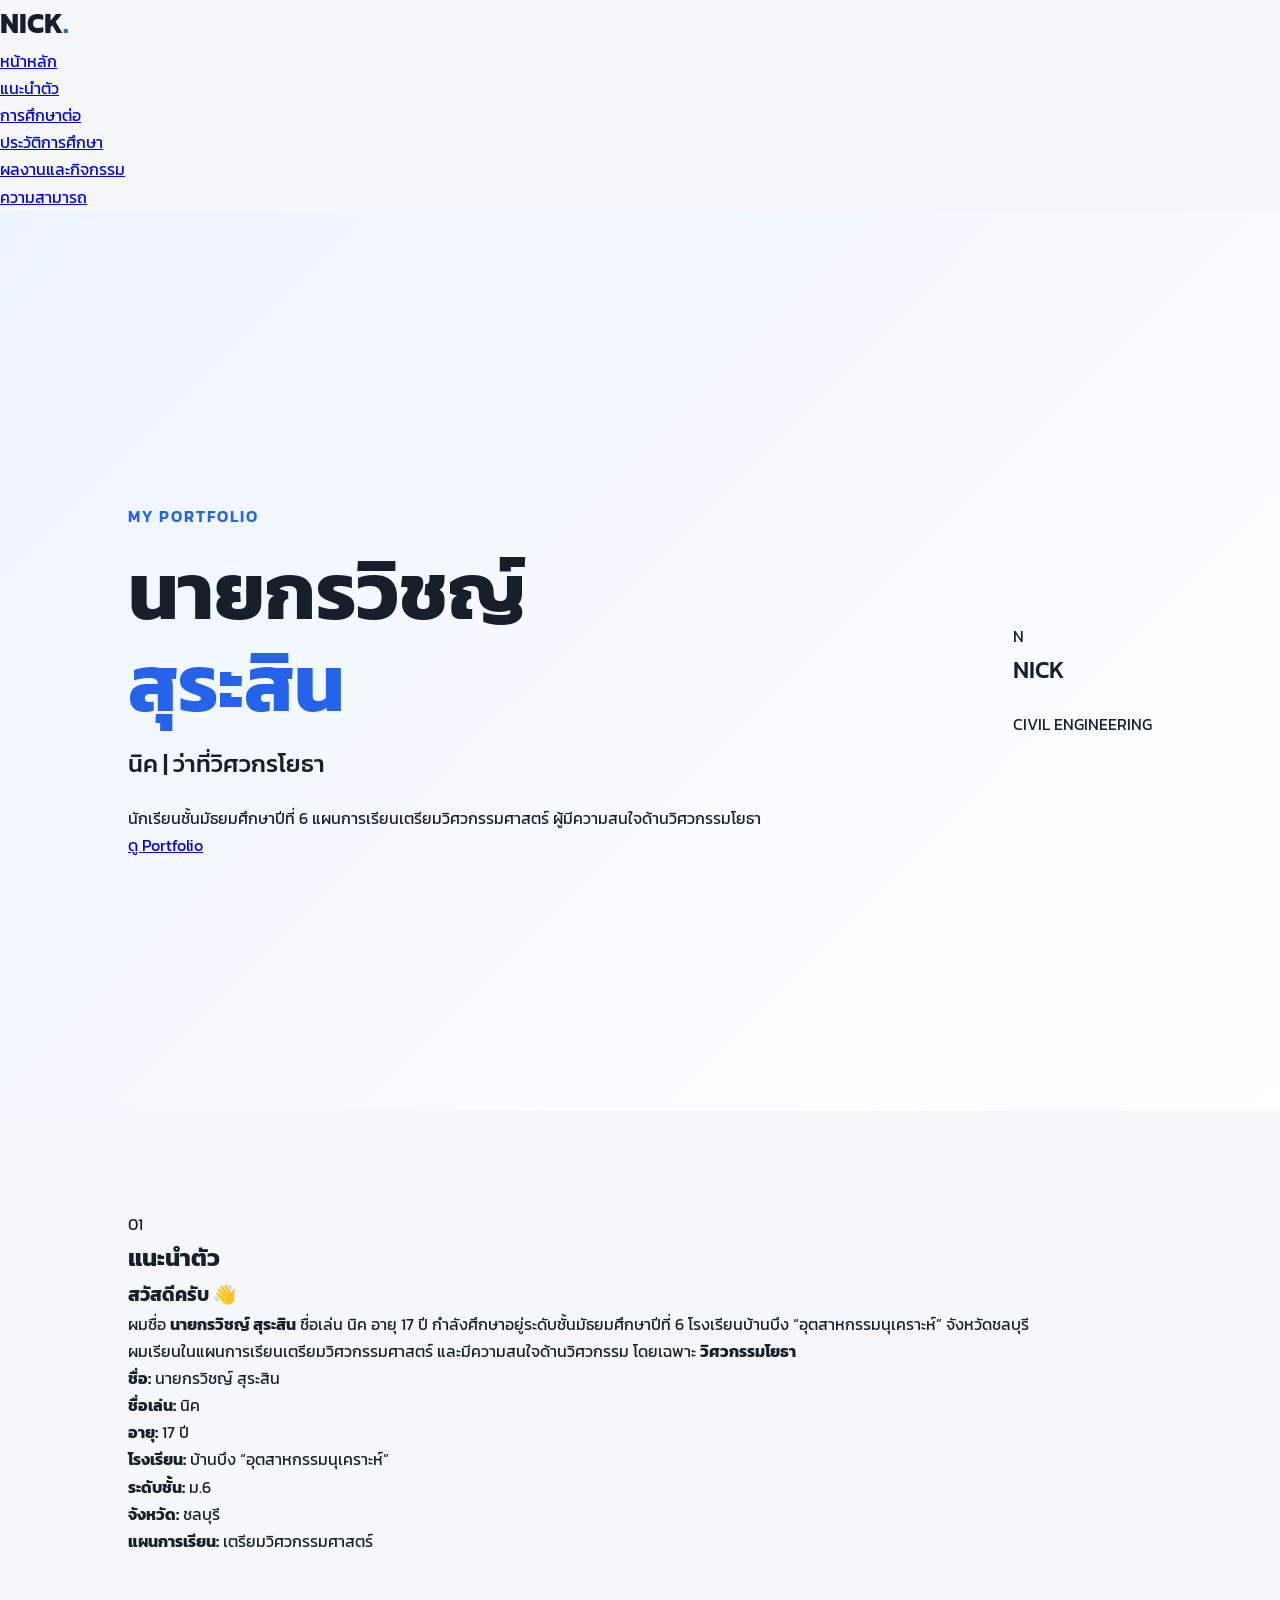
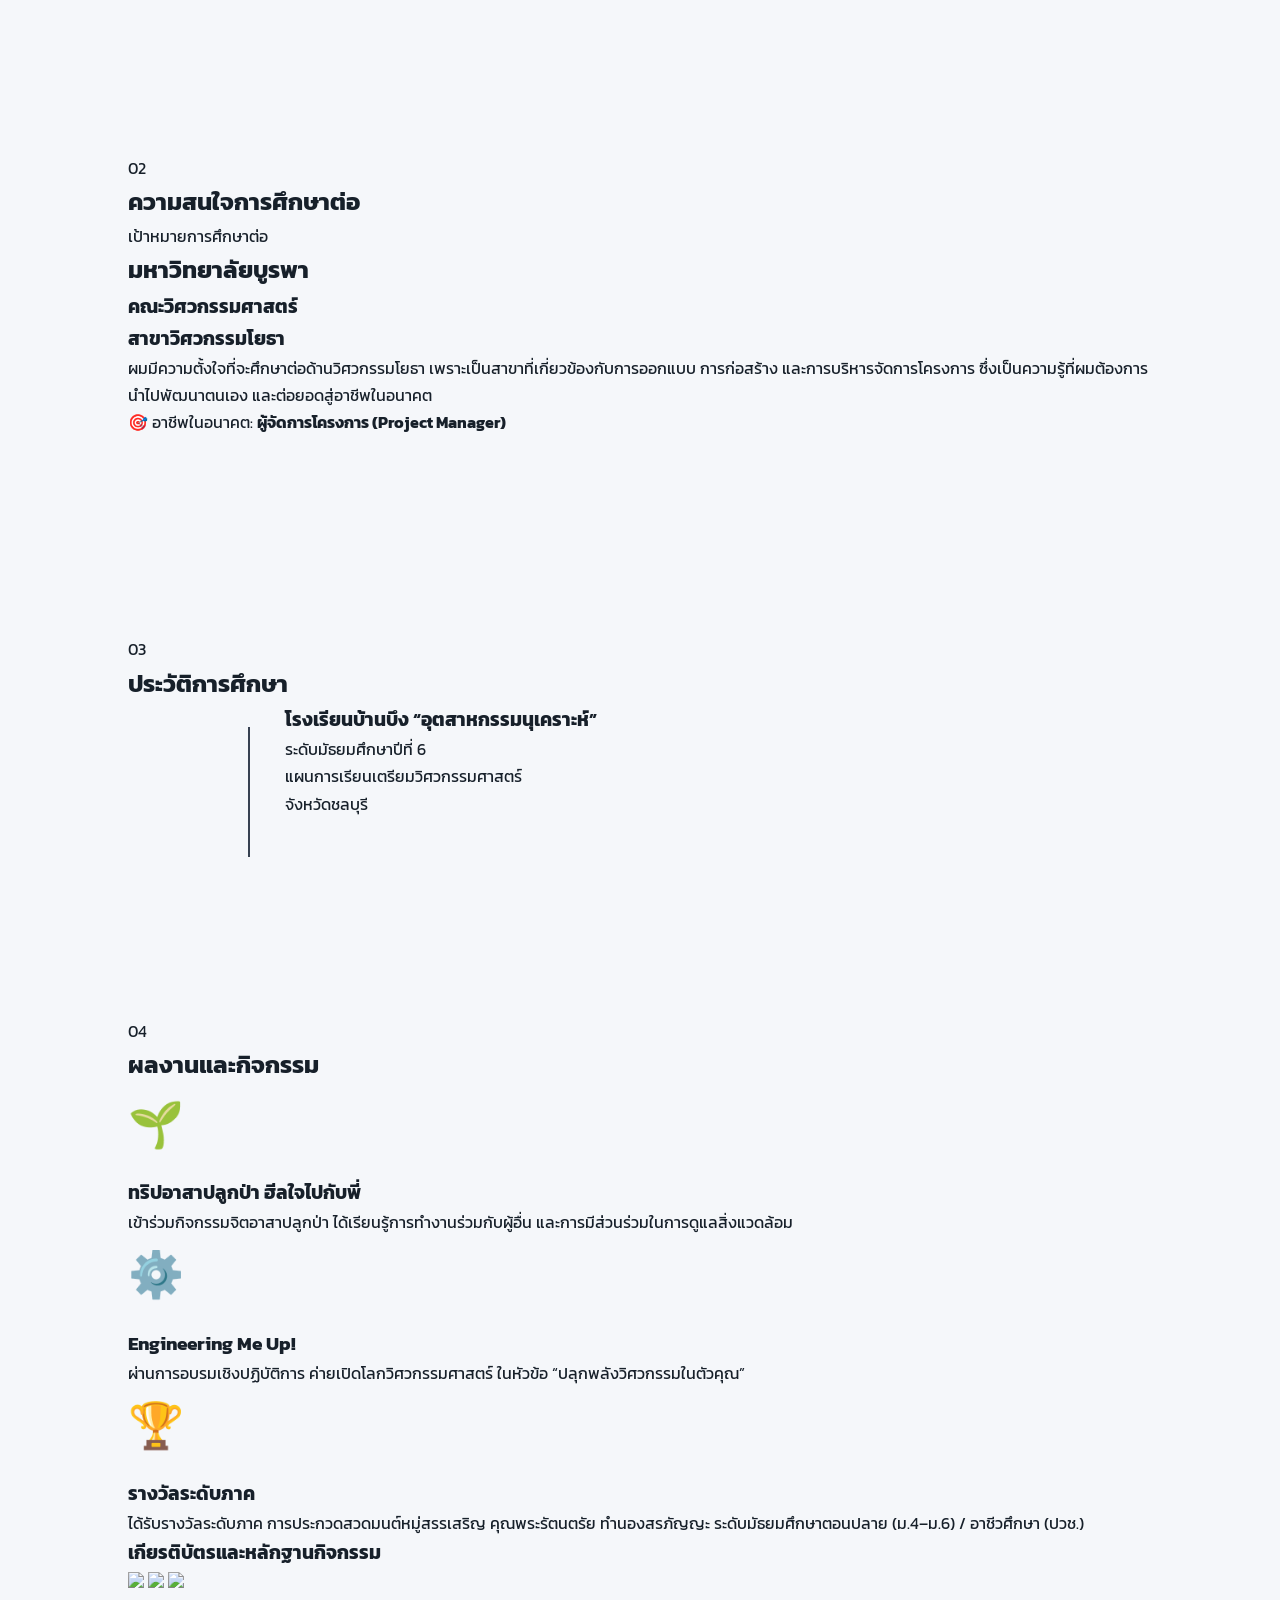
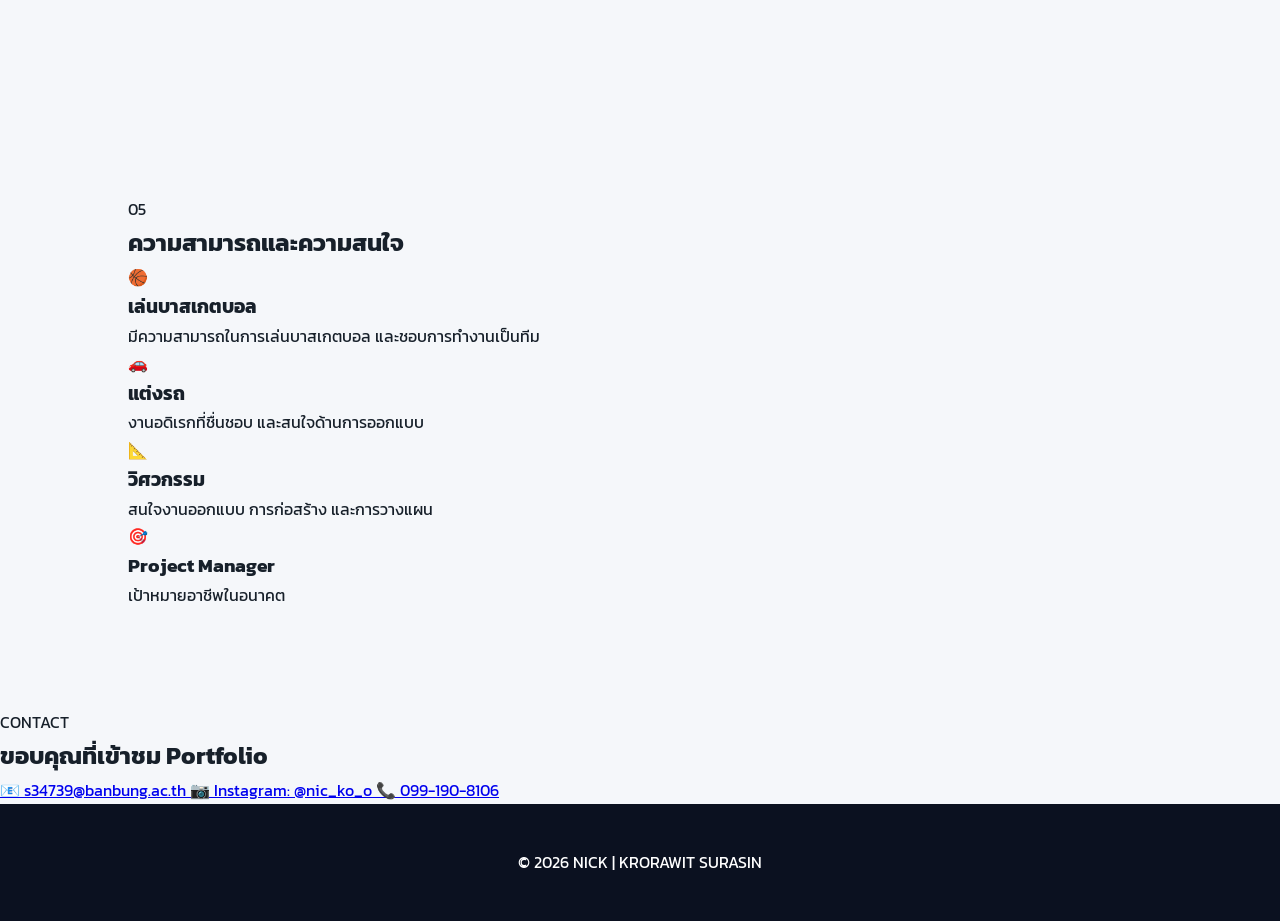
==== index.html @ 72041b30 "Update index.html" ====
<!DOCTYPE html>
<html lang="th">
<head>
    <meta charset="UTF-8">
    <meta name="viewport" content="width=device-width, initial-scale=1.0">

    <title>Portfolio | กรวิชญ์ สุระสิน</title>

    <link rel="stylesheet" href="style.css">

    <link href="https://fonts.googleapis.com/css2?family=Kanit:wght@300;400;500;600;700&display=swap" rel="stylesheet">
</head>

<body>

<!-- ================= NAVBAR ================= -->

<header>
    <nav>
        <div class="logo">NICK<span>.</span></div>

        <ul>
            <li><a href="#home">หน้าหลัก</a></li>
            <li><a href="#about">แนะนำตัว</a></li>
            <li><a href="#study">การศึกษาต่อ</a></li>
            <li><a href="#education">ประวัติการศึกษา</a></li>
            <li><a href="#activity">ผลงานและกิจกรรม</a></li>
            <li><a href="#skills">ความสามารถ</a></li>
        </ul>
    </nav>
</header>


<!-- ================= HOME ================= -->

<section id="home" class="hero">

    <div class="hero-text">

        <p class="small-title">MY PORTFOLIO</p>

        <h1>
            นายกรวิชญ์<br>
            <span>สุระสิน</span>
        </h1>

        <h2>นิค | ว่าที่วิศวกรโยธา</h2>

        <p>
            นักเรียนชั้นมัธยมศึกษาปีที่ 6
            แผนการเรียนเตรียมวิศวกรรมศาสตร์
            ผู้มีความสนใจด้านวิศวกรรมโยธา
        </p>

        <a href="#about" class="button">
            ดู Portfolio
        </a>

    </div>

    <div class="profile-card">

        <div class="circle">
            N
        </div>

        <h2>NICK</h2>

        <p>CIVIL ENGINEERING</p>

    </div>

</section>


<!-- ================= ABOUT ================= -->

<section id="about" class="section">

    <div class="title">
        <span>01</span>
        <h2>แนะนำตัว</h2>
    </div>

    <div class="about">

        <div>
            <h3>สวัสดีครับ 👋</h3>

            <p>
                ผมชื่อ <b>นายกรวิชญ์ สุระสิน</b>
                ชื่อเล่น นิค อายุ 17 ปี
                กำลังศึกษาอยู่ระดับชั้นมัธยมศึกษาปีที่ 6
                โรงเรียนบ้านบึง “อุตสาหกรรมนุเคราะห์”
                จังหวัดชลบุรี
            </p>

            <p>
                ผมเรียนในแผนการเรียนเตรียมวิศวกรรมศาสตร์
                และมีความสนใจด้านวิศวกรรม โดยเฉพาะ
                <b>วิศวกรรมโยธา</b>
            </p>

        </div>


        <div class="info">

            <p><b>ชื่อ:</b> นายกรวิชญ์ สุระสิน</p>
            <p><b>ชื่อเล่น:</b> นิค</p>
            <p><b>อายุ:</b> 17 ปี</p>
            <p><b>โรงเรียน:</b> บ้านบึง “อุตสาหกรรมนุเคราะห์”</p>
            <p><b>ระดับชั้น:</b> ม.6</p>
            <p><b>จังหวัด:</b> ชลบุรี</p>
            <p><b>แผนการเรียน:</b> เตรียมวิศวกรรมศาสตร์</p>

        </div>

    </div>

</section>


<!-- ================= STUDY ================= -->

<section id="study" class="section dark">

    <div class="title">
        <span>02</span>
        <h2>ความสนใจการศึกษาต่อ</h2>
    </div>

    <div class="study-card">

        <p>เป้าหมายการศึกษาต่อ</p>

        <h2>มหาวิทยาลัยบูรพา</h2>

        <h3>
            คณะวิศวกรรมศาสตร์
        </h3>

        <h3>
            สาขาวิศวกรรมโยธา
        </h3>

        <p>
            ผมมีความตั้งใจที่จะศึกษาต่อด้านวิศวกรรมโยธา
            เพราะเป็นสาขาที่เกี่ยวข้องกับการออกแบบ
            การก่อสร้าง และการบริหารจัดการโครงการ
            ซึ่งเป็นความรู้ที่ผมต้องการนำไปพัฒนาตนเอง
            และต่อยอดสู่อาชีพในอนาคต
        </p>

        <div class="career">
            🎯 อาชีพในอนาคต:
            <b>ผู้จัดการโครงการ (Project Manager)</b>
        </div>

    </div>

</section>


<!-- ================= EDUCATION ================= -->

<section id="education" class="section">

    <div class="title">
        <span>03</span>
        <h2>ประวัติการศึกษา</h2>
    </div>

    <div class="timeline">

        <div class="timeline-item">

            <div class="dot"></div>

            <h3>
                โรงเรียนบ้านบึง
                “อุตสาหกรรมนุเคราะห์”
            </h3>

            <p>
                ระดับมัธยมศึกษาปีที่ 6
            </p>

            <p>
                แผนการเรียนเตรียมวิศวกรรมศาสตร์
            </p>

            <span>
                จังหวัดชลบุรี
            </span>

        </div>

    </div>

</section>


<!-- ================= ACTIVITIES ================= -->

<section id="activity" class="section">

    <div class="title">
        <span>04</span>
        <h2>ผลงานและกิจกรรม</h2>
    </div>


    <div class="activity-container">


        <div class="activity">

            <div class="icon">
                🌱
            </div>

            <h3>
                ทริปอาสาปลูกป่า
                ฮีลใจไปกับพี่
            </h3>

            <p>
                เข้าร่วมกิจกรรมจิตอาสาปลูกป่า
                ได้เรียนรู้การทำงานร่วมกับผู้อื่น
                และการมีส่วนร่วมในการดูแลสิ่งแวดล้อม
            </p>

        </div>



        <div class="activity">

            <div class="icon">
                ⚙️
            </div>

            <h3>
                Engineering Me Up!
            </h3>

            <p>
                ผ่านการอบรมเชิงปฏิบัติการ
                ค่ายเปิดโลกวิศวกรรมศาสตร์
                ในหัวข้อ
                “ปลุกพลังวิศวกรรมในตัวคุณ”
            </p>

        </div>



        <div class="activity">

            <div class="icon">
                🏆
            </div>

            <h3>
                รางวัลระดับภาค
            </h3>

            <p>
                ได้รับรางวัลระดับภาค
                การประกวดสวดมนต์หมู่สรรเสริญ
                คุณพระรัตนตรัย ทำนองสรภัญญะ
                ระดับมัธยมศึกษาตอนปลาย
                (ม.4–ม.6) / อาชีวศึกษา (ปวช.)
            </p>

        </div>

    </div>


    <!-- ใส่รูปเกียรติบัตร -->

    <h3 class="certificate-title">
        เกียรติบัตรและหลักฐานกิจกรรม
    </h3>

    <div class="certificates">

        <img src="assets/certificate-1.jpg">

        <img src="assets/certificate-2.jpg">

        <img src="assets/certificate-3.jpg">

    </div>

</section>


<!-- ================= SKILLS ================= -->

<section id="skills" class="section dark">

    <div class="title">
        <span>05</span>
        <h2>ความสามารถและความสนใจ</h2>
    </div>


    <div class="skills">


        <div class="skill">

            <div>🏀</div>

            <h3>
                เล่นบาสเกตบอล
            </h3>

            <p>
                มีความสามารถในการเล่นบาสเกตบอล
                และชอบการทำงานเป็นทีม
            </p>

        </div>



        <div class="skill">

            <div>🚗</div>

            <h3>
                แต่งรถ
            </h3>

            <p>
                งานอดิเรกที่ชื่นชอบ
                และสนใจด้านการออกแบบ
            </p>

        </div>



        <div class="skill">

            <div>📐</div>

            <h3>
                วิศวกรรม
            </h3>

            <p>
                สนใจงานออกแบบ
                การก่อสร้าง และการวางแผน
            </p>

        </div>



        <div class="skill">

            <div>🎯</div>

            <h3>
                Project Manager
            </h3>

            <p>
                เป้าหมายอาชีพในอนาคต
            </p>

        </div>

    </div>

</section>


<!-- ================= CONTACT ================= -->

<section class="contact">

    <p>CONTACT</p>

    <h2>
        ขอบคุณที่เข้าชม Portfolio
    </h2>

    <div class="contact-info">

        <a href="mailto:s34739@banbung.ac.th">
            📧 s34739@banbung.ac.th
        </a>

        <a href="https://instagram.com/nic_ko_o"
           target="_blank">
            📷 Instagram: @nic_ko_o
        </a>

        <a href="tel:0991908106">
            📞 099-190-8106
        </a>

    </div>

</section>


<footer>

    © 2026 NICK | KRORAWIT SURASIN

</footer>


</body>
    </html>
---- style.css ----
* {
    margin: 0;
    padding: 0;
    box-sizing: border-box;
}

html {
    scroll-behavior: smooth;
}

body {
    font-family: "Kanit", sans-serif;
    background: #f5f7fa;
    color: #17202a;
    line-height: 1.7;
}

.navbar {
    position: fixed;
    top: 0;
    left: 0;
    width: 100%;
    height: 70px;

    display: flex;
    justify-content: space-between;
    align-items: center;

    padding: 0 8%;

    background: rgba(255, 255, 255, 0.95);
    backdrop-filter: blur(10px);

    z-index: 1000;
    border-bottom: 1px solid #e5e7eb;
}

.logo {
    font-size: 28px;
    font-weight: 700;
}

.logo span {
    color: #2563eb;
}

.nav-links {
    display: flex;
    gap: 25px;
}

.nav-links a {
    text-decoration: none;
    color: #17202a;
    font-weight: 400;
    transition: 0.3s;
}

.nav-links a:hover {
    color: #2563eb;
}


/* HERO */

.hero {
    min-height: 100vh;
    padding: 120px 10% 80px;

    display: flex;
    justify-content: space-between;
    align-items: center;
    gap: 60px;

    background:
        linear-gradient(
            135deg,
            #eef4ff,
            #ffffff
        );
}

.hero-text {
    max-width: 700px;
}

.small-title {
    color: #2563eb;
    font-weight: 600;
    letter-spacing: 2px;
}

.hero h1 {
    font-size: clamp(45px, 7vw, 80px);
    line-height: 1.15;
    margin: 15px 0;
}

.hero h1 span {
    color: #2563eb;
}

.hero h2 {
    font-size: 24px;
    font-weight: 500;
    margin-bottom: 20px;
}

.description {
    color: #5f6b7a;
    font-size: 18px;
    max-width: 650px;
}

.buttons {
    display: flex;
    gap: 15px;
    margin-top: 30px;
}

.btn {
    padding: 12px 25px;
    border-radius: 10px;
    text-decoration: none;
    transition: 0.3s;
}

.primary {
    background: #2563eb;
    color: white;
}

.primary:hover {
    background: #1d4ed8;
    transform: translateY(-3px);
}

.secondary {
    border: 2px solid #2563eb;
    color: #2563eb;
}

.secondary:hover {
    background: #2563eb;
    color: white;
}


/* PROFILE CARD */

.hero-card {
    width: 350px;
    padding: 45px 25px;

    background: white;
    border-radius: 25px;

    text-align: center;

    box-shadow: 0 20px 60px rgba(0, 0, 0, 0.1);
}

.profile-circle {
    width: 200px;
    height: 200px;

    margin: auto;
    margin-bottom: 25px;

    border-radius: 50%;

    display: flex;
    justify-content: center;
    align-items: center;

    background: #2563eb;
    color: white;

    font-size: 55px;
    font-weight: 700;
}

.hero-card h3 {
    font-size: 22px;
}

.hero-card p {
    color: #6b7280;
}


/* SECTION */

.section {
    padding: 100px 10%;
}

.section-title {
    text-align: center;
    margin-bottom: 55px;
}

.section-title p {
    color: #2563eb;
    font-weight: 600;
    letter-spacing: 2px;
}

.section-title h2 {
    font-size: 42px;
    margin-top: 5px;
}


/* ABOUT */

.about-grid {
    display: grid;
    grid-template-columns: 1.4fr 1fr;
    gap: 60px;
    align-items: start;
}

.about-text h3 {
    font-size: 30px;
    margin-bottom: 20px;
}

.about-text p {
    margin-bottom: 18px;
    color: #5f6b7a;
}

.info-card {
    background: white;
    border-radius: 20px;
    padding: 30px;

    box-shadow: 0 15px 40px rgba(0, 0, 0, 0.07);
}

.info-item {
    padding: 15px 0;
    border-bottom: 1px solid #e5e7eb;

    display: flex;
    flex-direction: column;
}

.info-item:last-child {
    border-bottom: none;
}

.info-item span {
    color: #6b7280;
    font-size: 14px;
}


/* DARK SECTION */

.dark-section {
    background: #111827;
    color: white;
}

.dark-section .section-title h2 {
    color: white;
}


/* TIMELINE */

.timeline {
    max-width: 800px;
    margin: auto;
}

.timeline-item {
    position: relative;
    padding-left: 45px;
}

.timeline-dot {
    position: absolute;

    left: 0;
    top: 5px;

    width: 18px;
    height: 18px;

    border-radius: 50%;
    background: #2563eb;
}

.timeline-item::before {
    content: "";

    position: absolute;

    left: 8px;
    top: 23px;

    width: 2px;
    height: 130px;

    background: #374151;
}

.timeline-content {
    padding-bottom: 60px;
}

.timeline-content .year {
    color: #60a5fa;
}

.timeline-content h3 {
    margin: 10px 0;
}


/* SKILLS */

.cards {
    display: grid;
    grid-template-columns: repeat(3, 1fr);
    gap: 25px;
}

.skill-card {
    background: white;
    padding: 35px;

    border-radius: 20px;

    box-shadow: 0 15px 40px rgba(0, 0, 0, 0.07);

    transition: 0.3s;
}

.skill-card:hover {
    transform: translateY(-8px);
}

.icon {
    font-size: 45px;
    margin-bottom: 15px;
}

.skill-card h3 {
    margin-bottom: 10px;
}

.skill-card p {
    color: #6b7280;
}


/* GOAL */

.goal-section {
    background: #eef4ff;
}

.goal-box {
    max-width: 850px;
    margin: auto;

    padding: 50px;

    background: white;
    border-radius: 25px;

    text-align: center;

    box-shadow: 0 15px 45px rgba(0, 0, 0, 0.08);
}

.goal-icon {
    font-size: 60px;
}

.goal-box h3 {
    font-size: 32px;
    margin: 15px 0;
}

.goal-box p {
    color: #5f6b7a;
    margin: 15px 0;
}


/* EMPTY */

.empty-box {
    max-width: 700px;
    margin: auto;

    text-align: center;

    padding: 50px;

    border: 2px dashed #374151;
    border-radius: 20px;
}

.empty-icon {
    font-size: 55px;
}

.empty-box h3 {
    margin: 15px 0;
}


/* CONTACT */

.contact-grid {
    display: grid;
    grid-template-columns: repeat(3, 1fr);
    gap: 25px;
}

.contact-card {
    background: white;

    padding: 35px;

    text-align: center;

    border-radius: 20px;

    box-shadow: 0 15px 40px rgba(0, 0, 0, 0.07);
}

.contact-card span {
    font-size: 40px;
}

.contact-card h3 {
    margin: 10px 0;
}

.contact-card p {
    color: #6b7280;
}


/* FOOTER */

footer {
    padding: 45px 10%;
    text-align: center;

    background: #0b1120;
    color: white;
}

footer h3 {
    font-size: 24px;
}

footer p {
    color: #9ca3af;
}

.copyright {
    margin-top: 15px;
    font-size: 13px;
}


/* MOBILE */

@media (max-width: 850px) {

    .navbar {
        padding: 0 5%;
    }

    .nav-links {
        display: none;
    }

    .hero {
        flex-direction: column;
        text-align: center;
        padding-top: 130px;
    }

    .description {
        margin: auto;
    }

    .buttons {
        justify-content: center;
    }

    .hero-card {
        width: 100%;
        max-width: 350px;
    }

    .about-grid {
        grid-template-columns: 1fr;
    }

    .cards {
        grid-template-columns: 1fr;
    }

    .contact-grid {
        grid-template-columns: 1fr;
    }

    .section-title h2 {
        font-size: 34px;
    }

    .section {
        padding: 75px 6%;
    }
  }
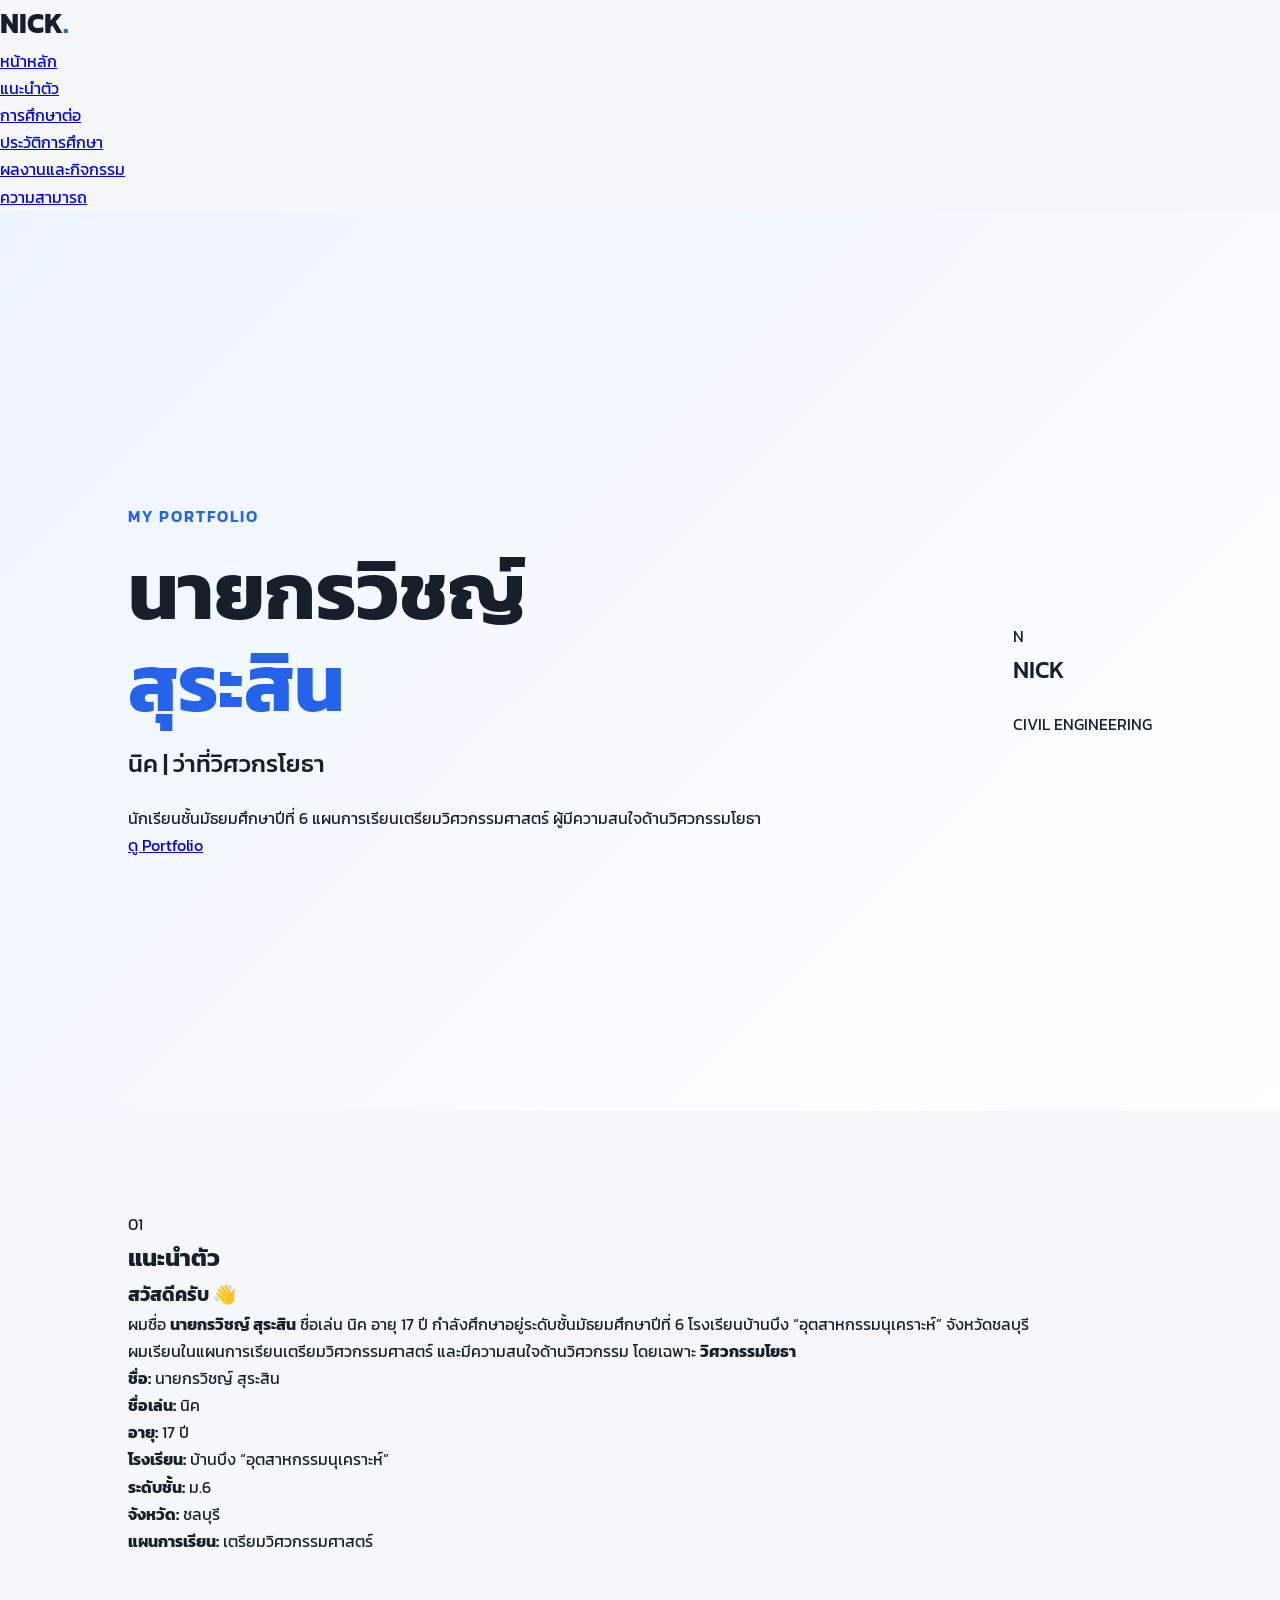
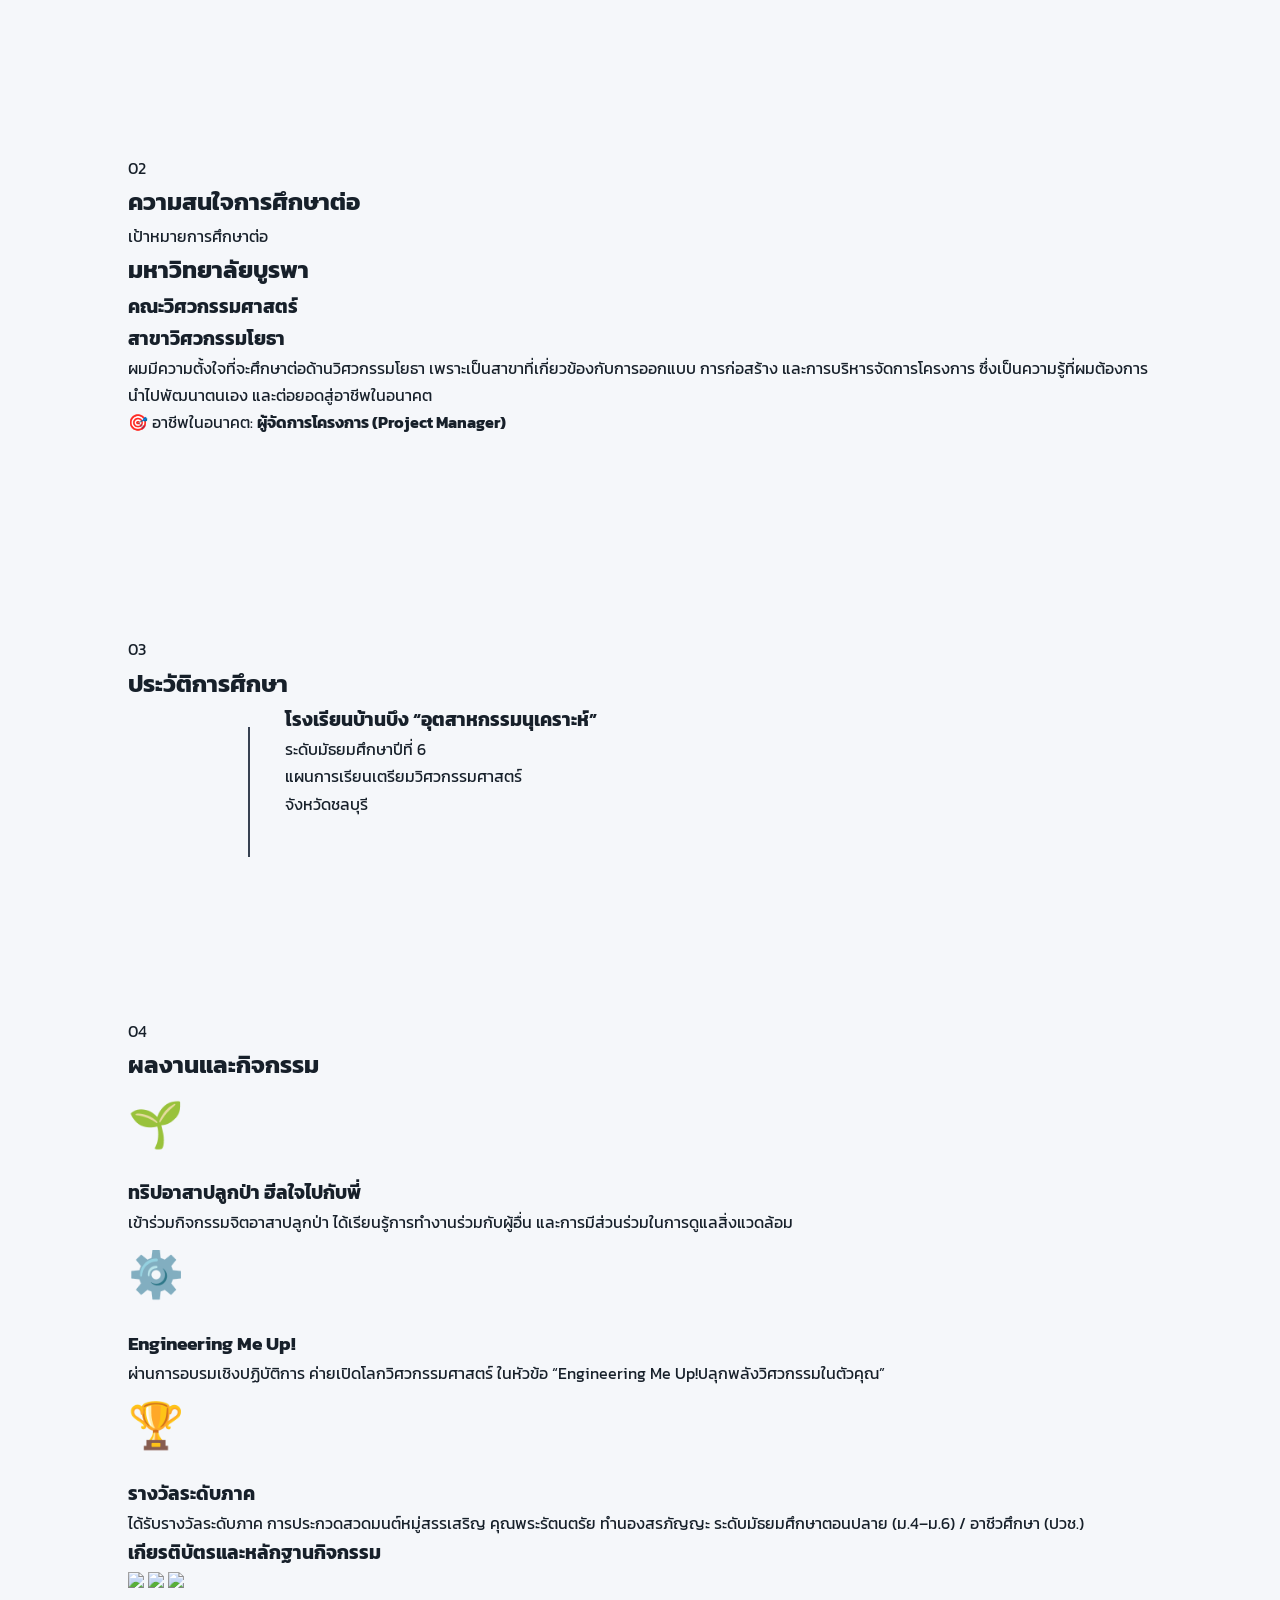
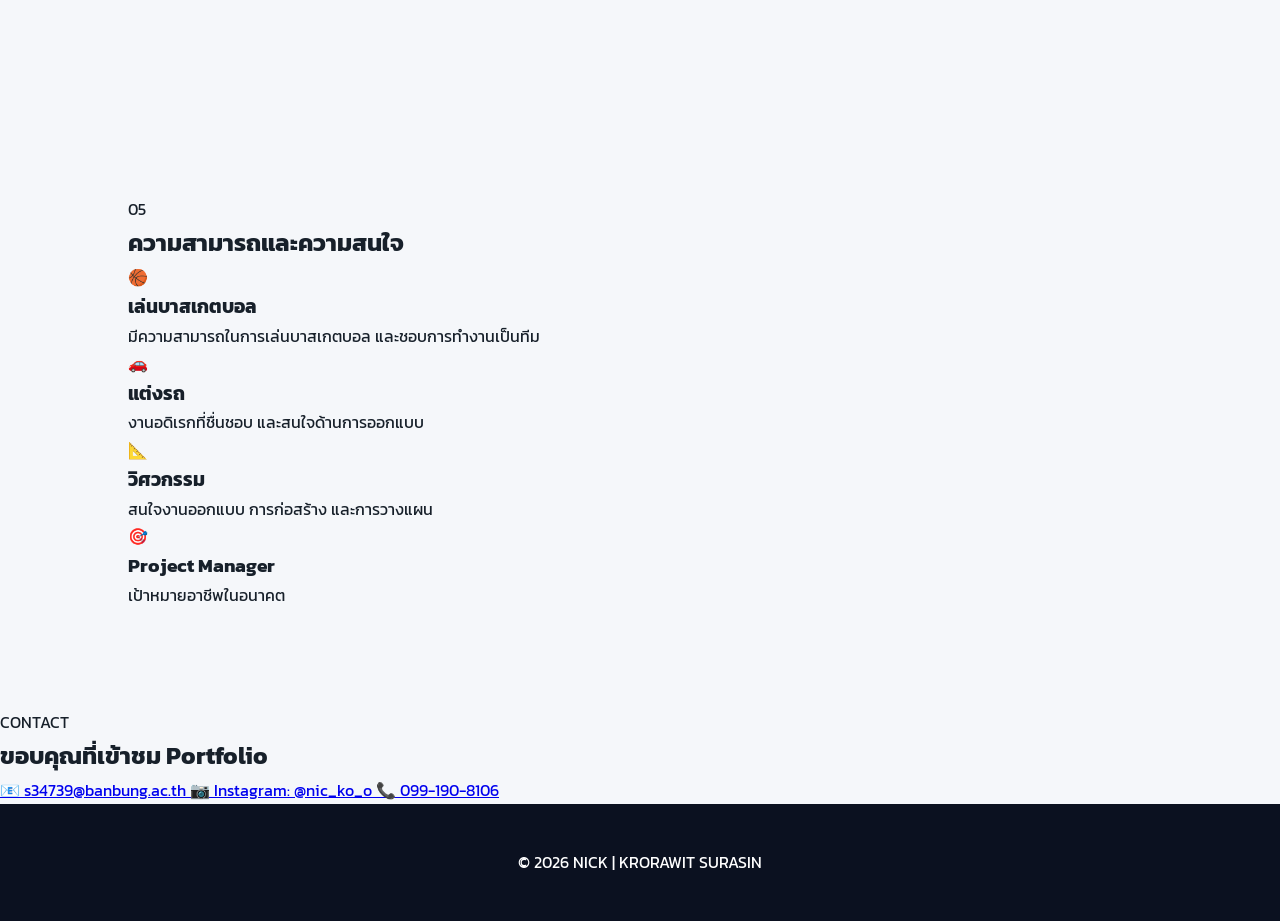
==== commit 23b2fd92: "Update index.html" ====
--- a/index.html
+++ b/index.html
@@ -249,7 +249,7 @@
                 ผ่านการอบรมเชิงปฏิบัติการ
                 ค่ายเปิดโลกวิศวกรรมศาสตร์
                 ในหัวข้อ
-                “ปลุกพลังวิศวกรรมในตัวคุณ”
+                “Engineering Me Up!ปลุกพลังวิศวกรรมในตัวคุณ”
             </p>
 
         </div>
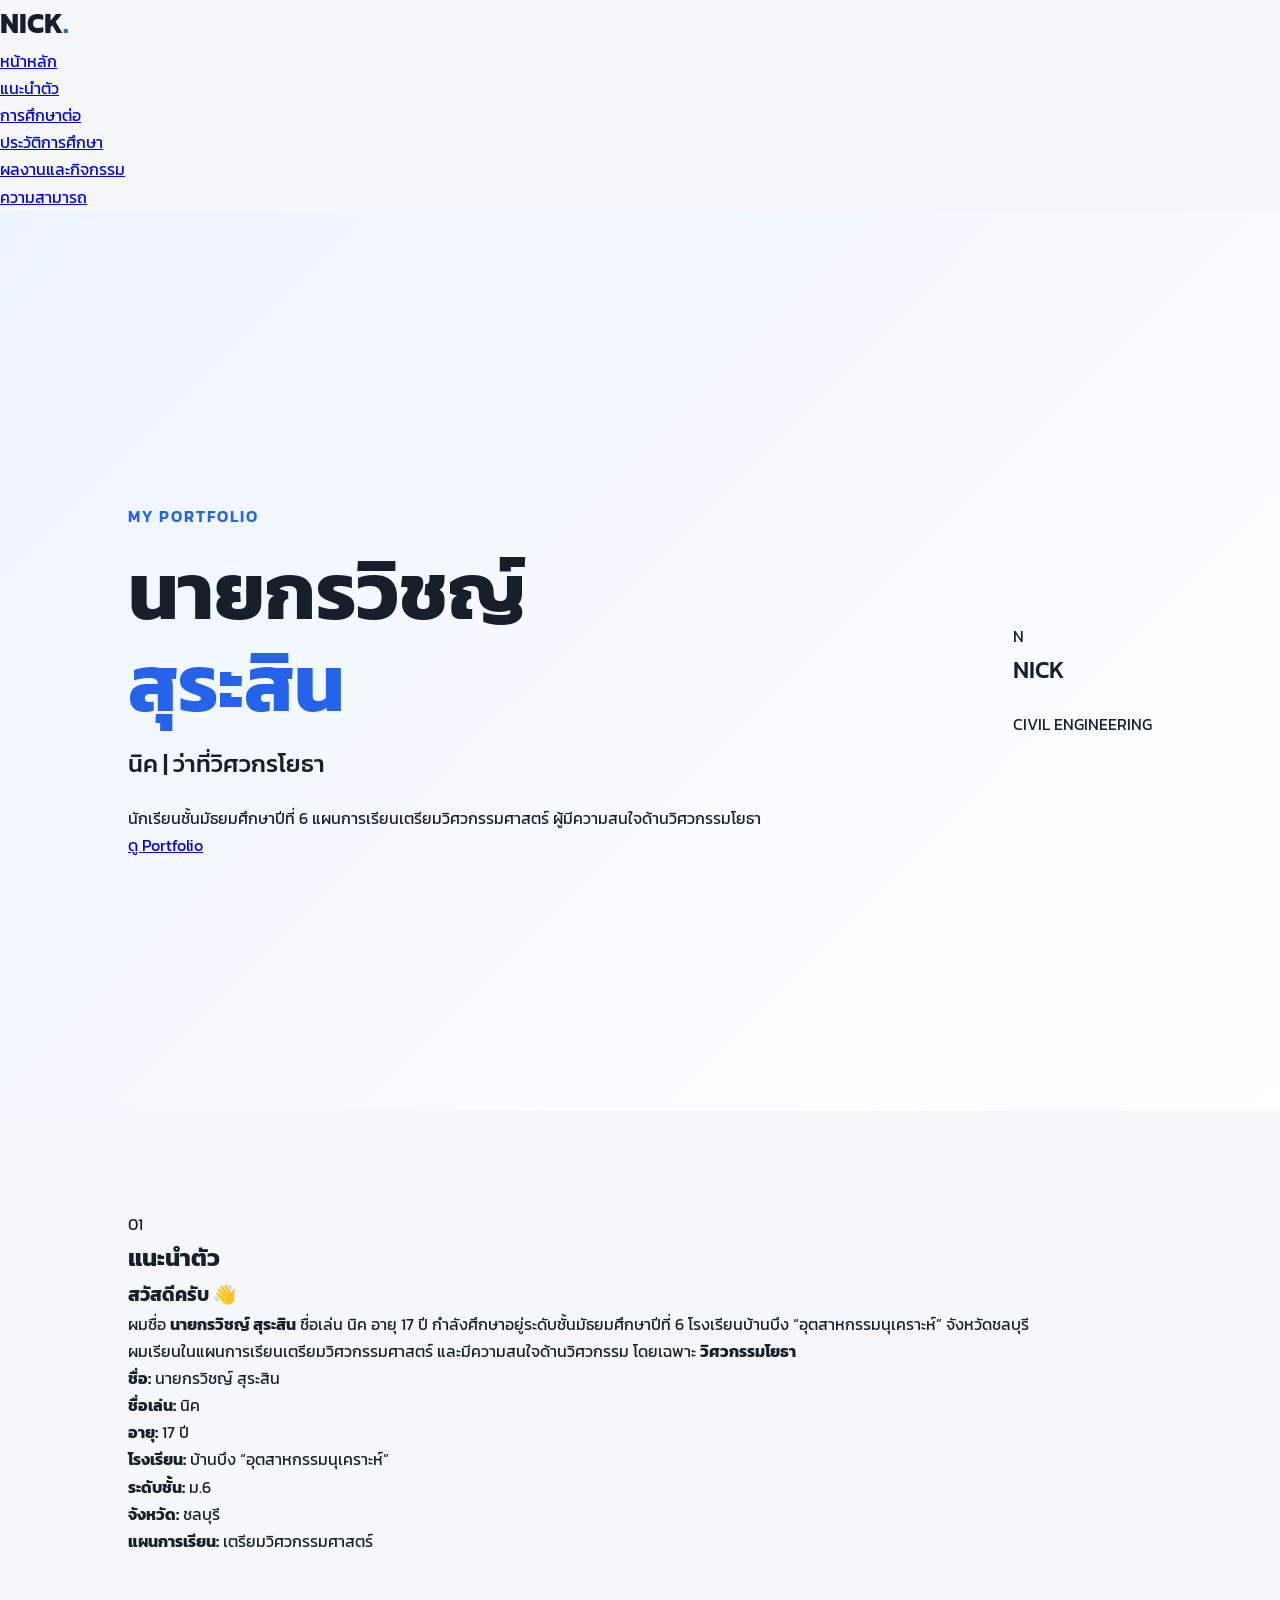
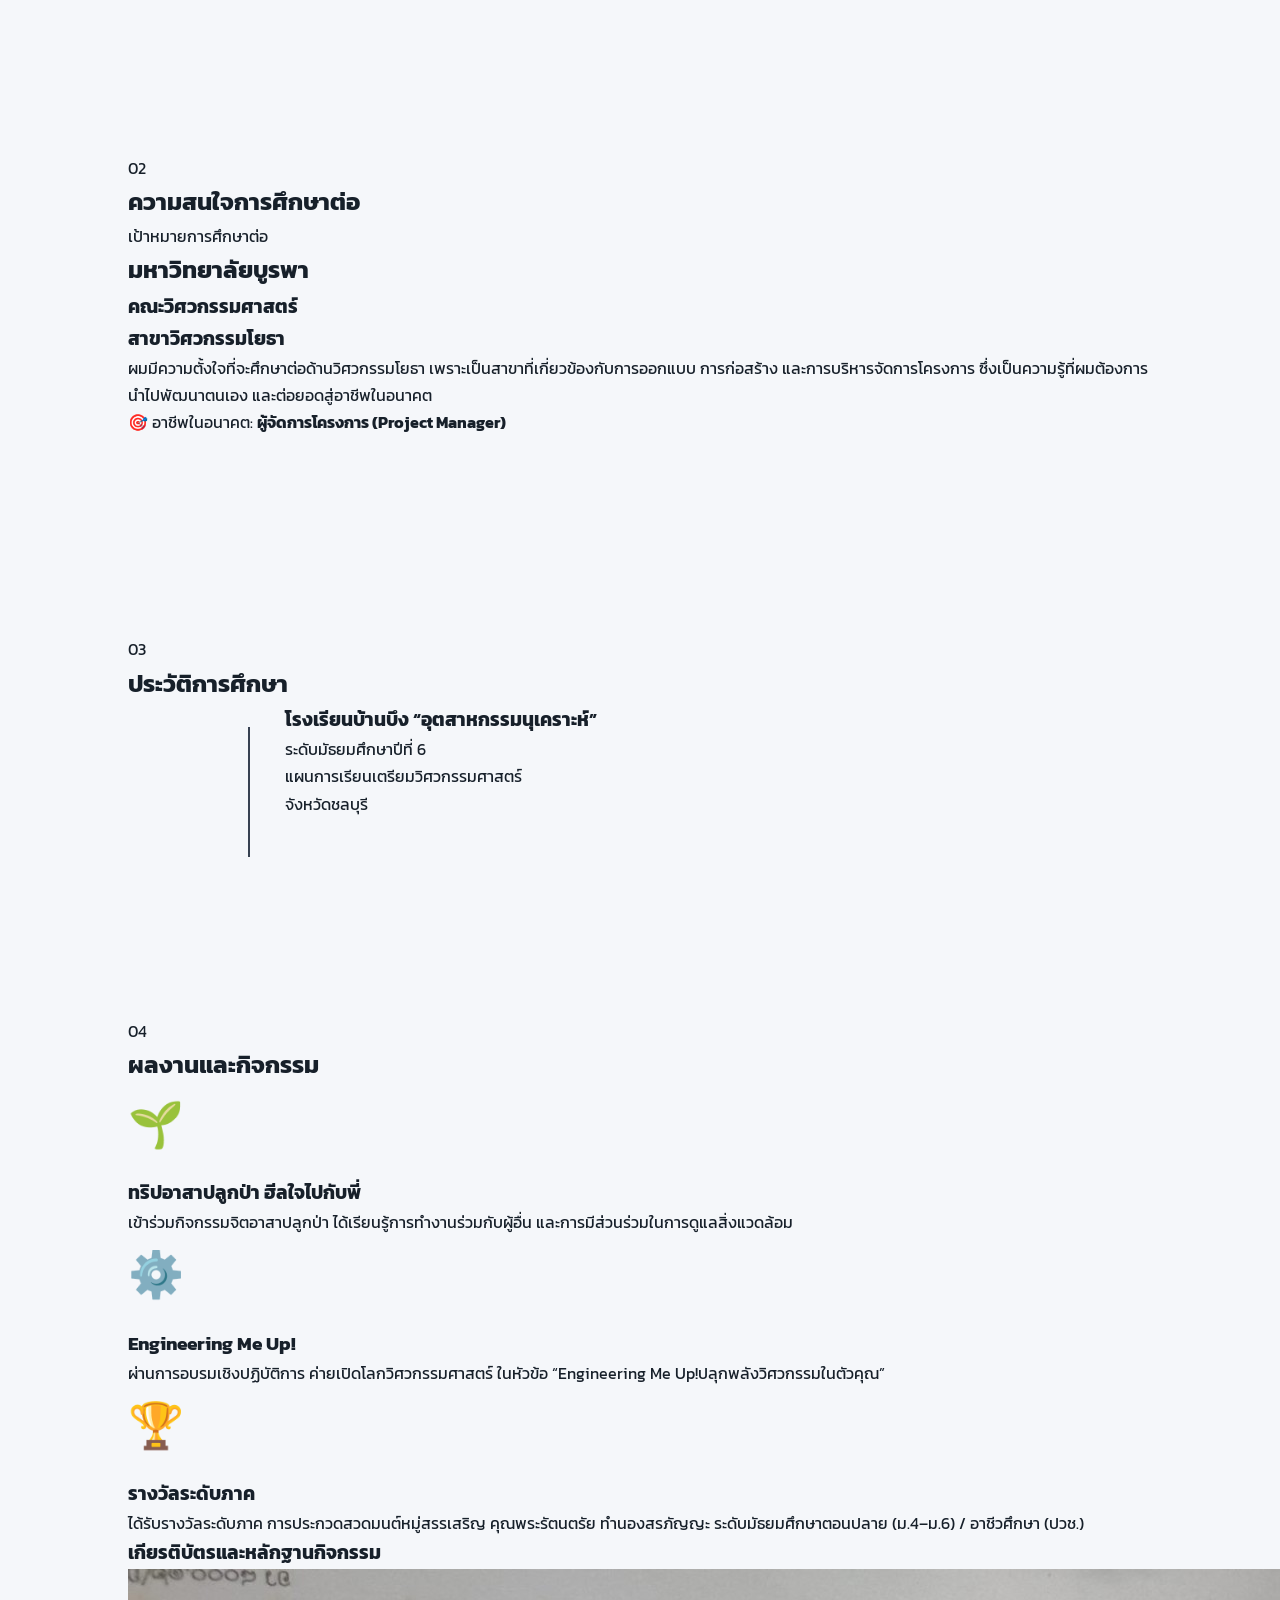
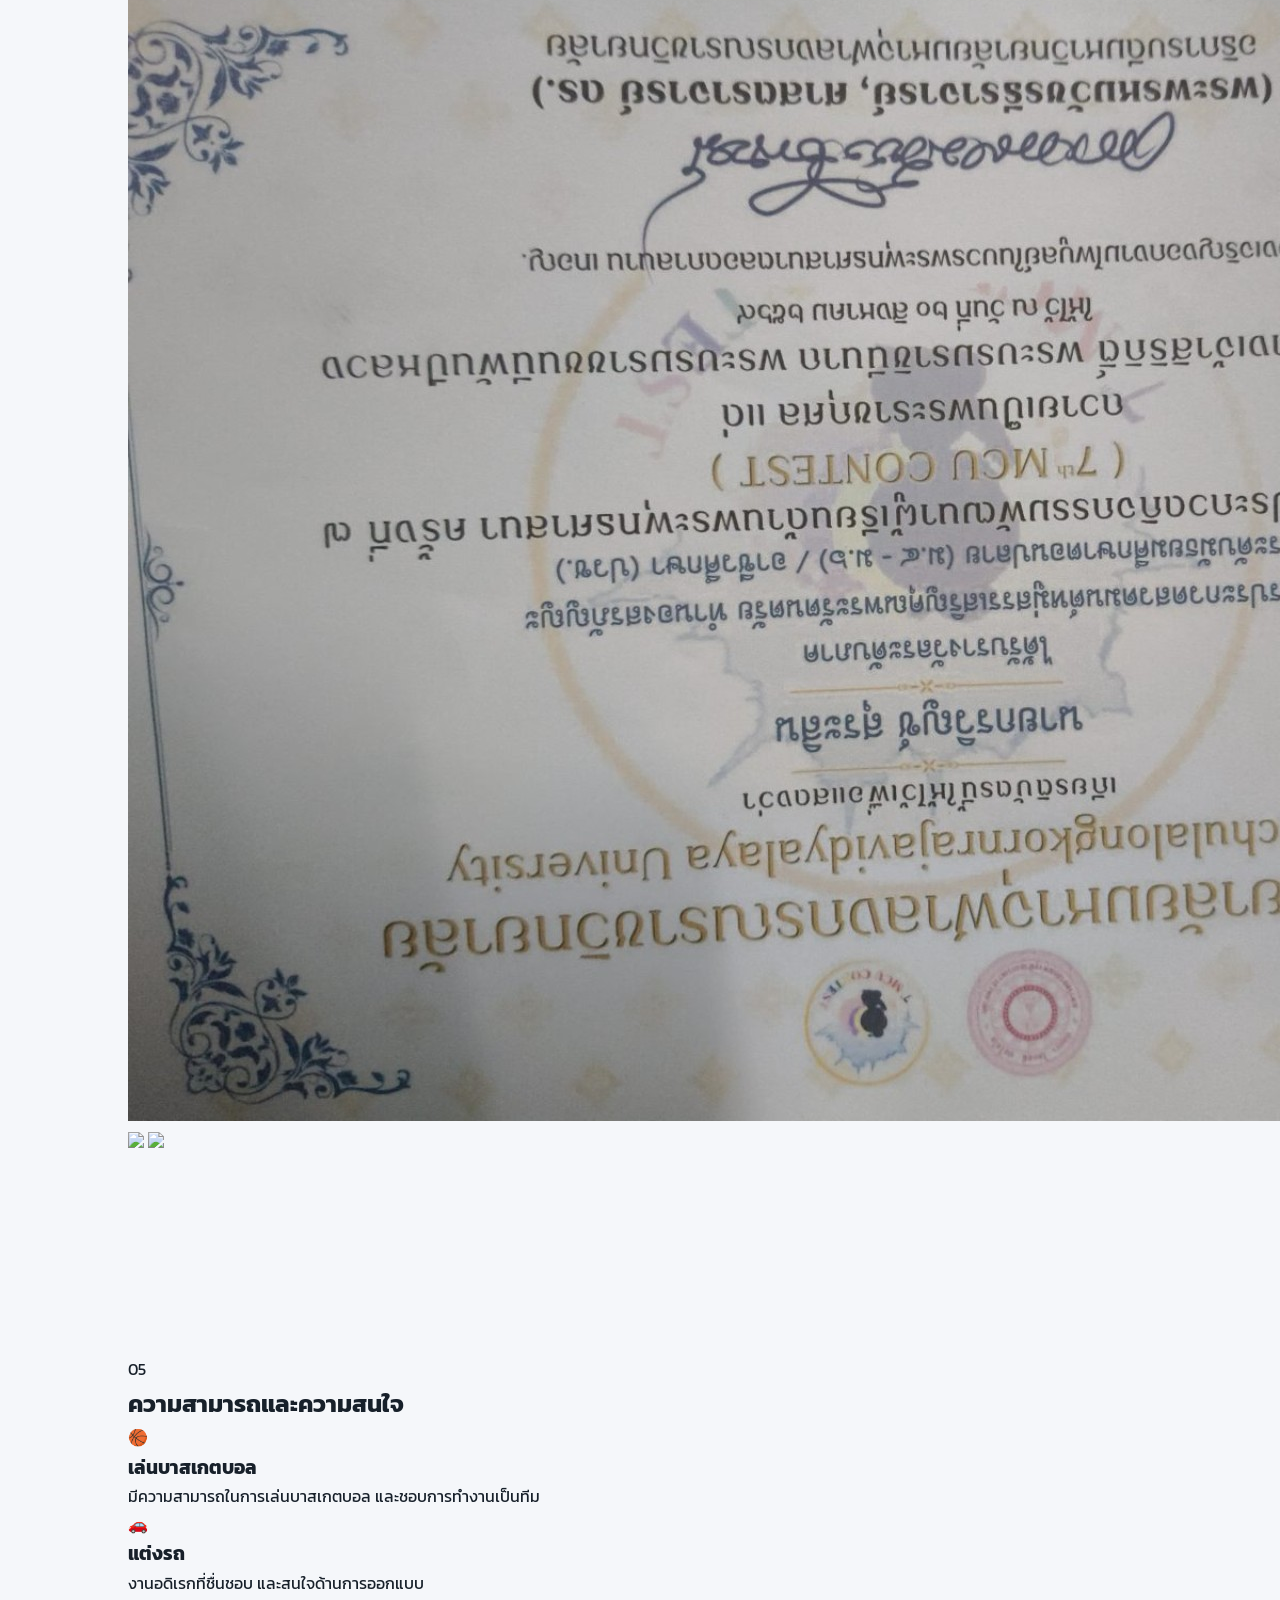
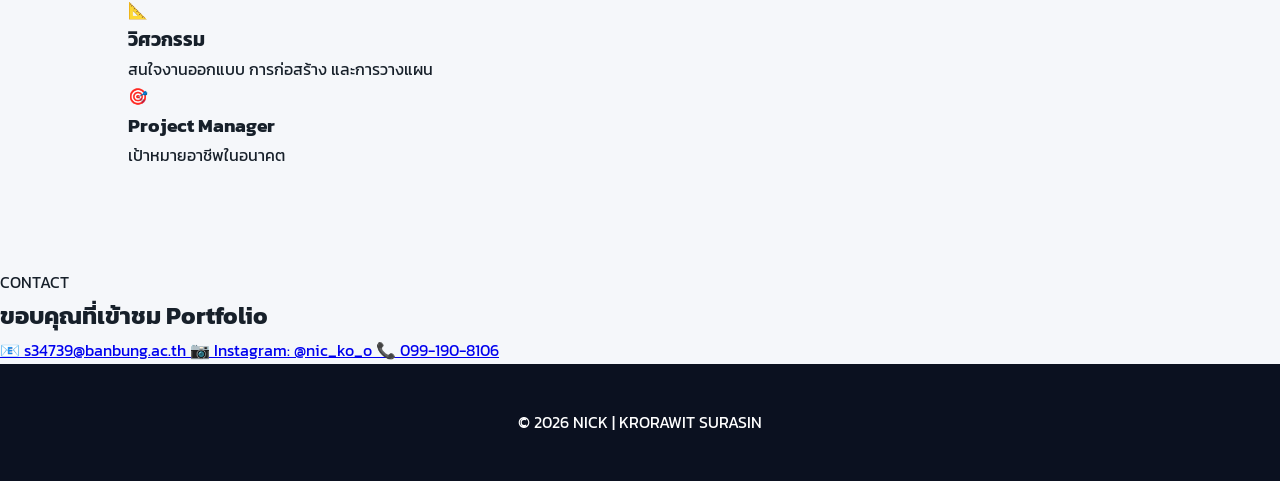
==== commit 979d20d7: "Update index.html" ====
--- a/index.html
+++ b/index.html
@@ -287,7 +287,7 @@
 
     <div class="certificates">
 
-        <img src="assets/certificate-1.jpg">
+        <img src="file_0000000091c481fa92bce28ade1586ae.jpg">
 
         <img src="assets/certificate-2.jpg">
 
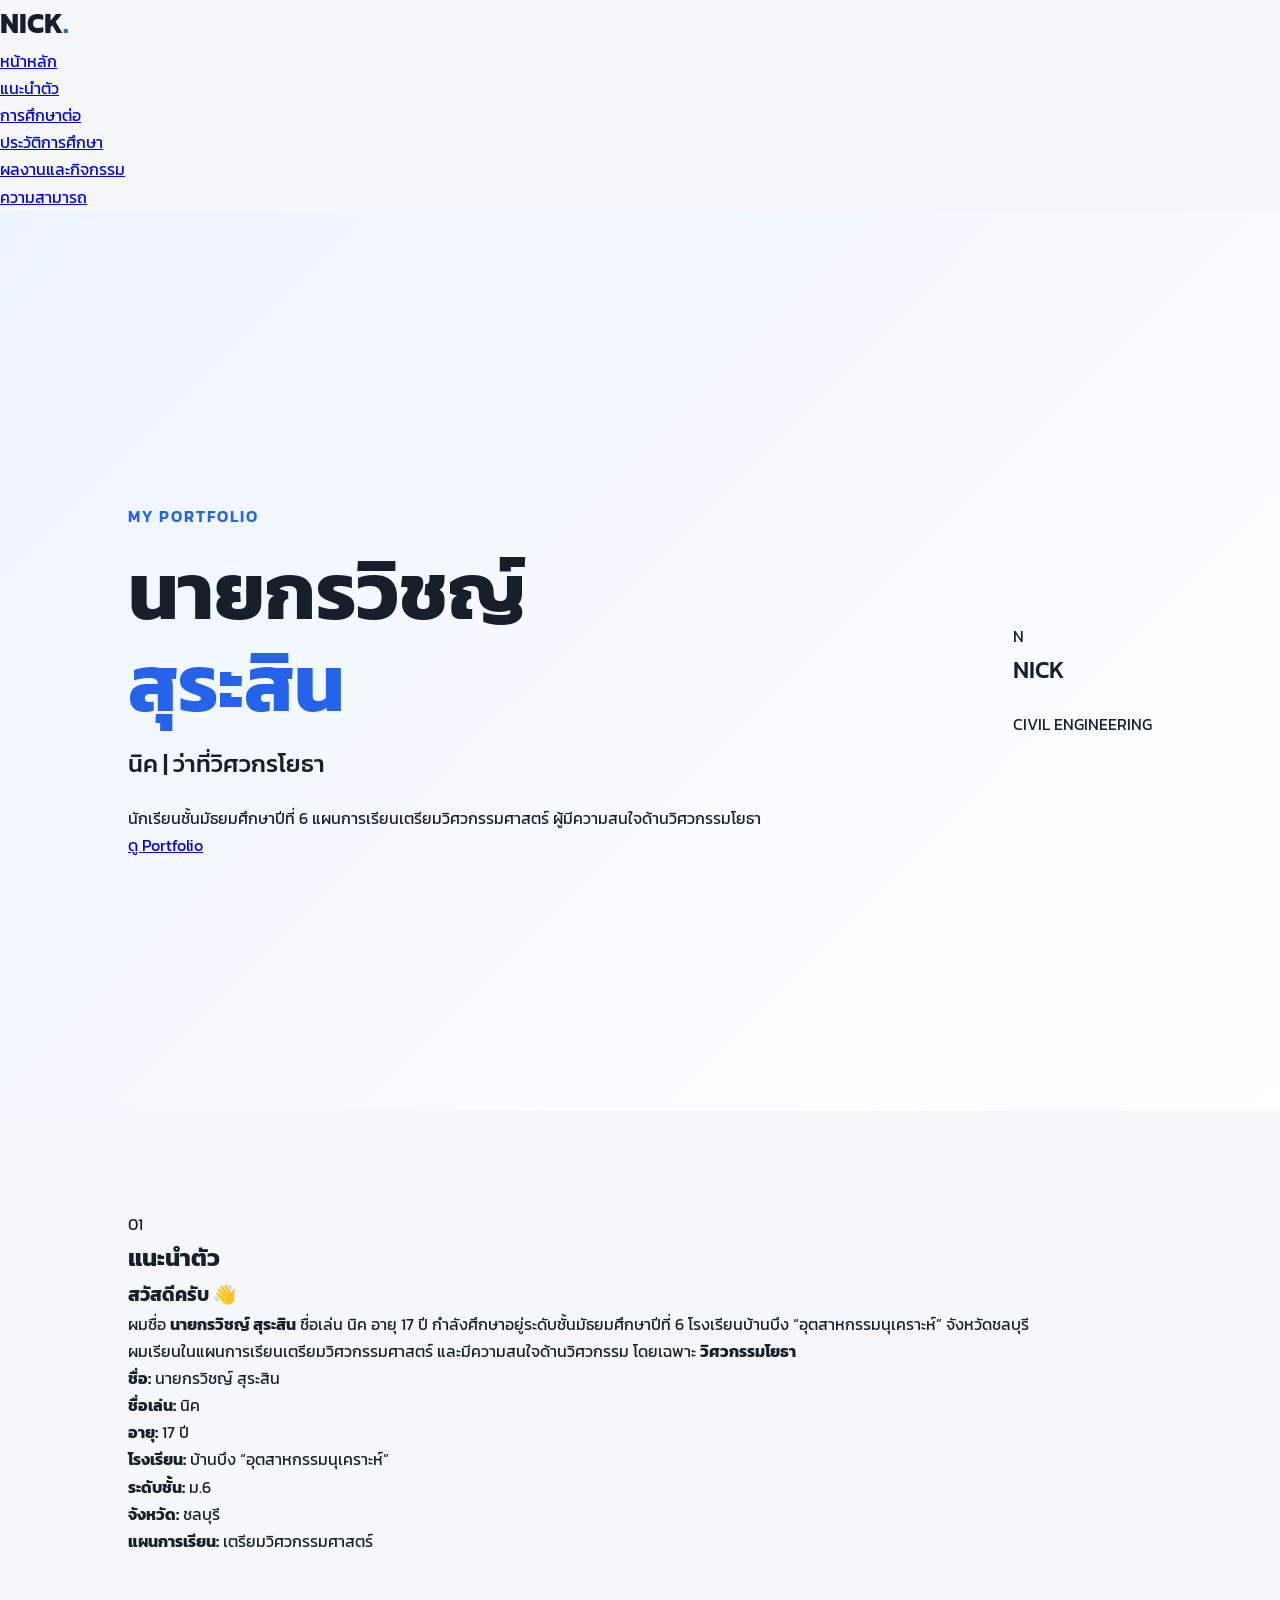
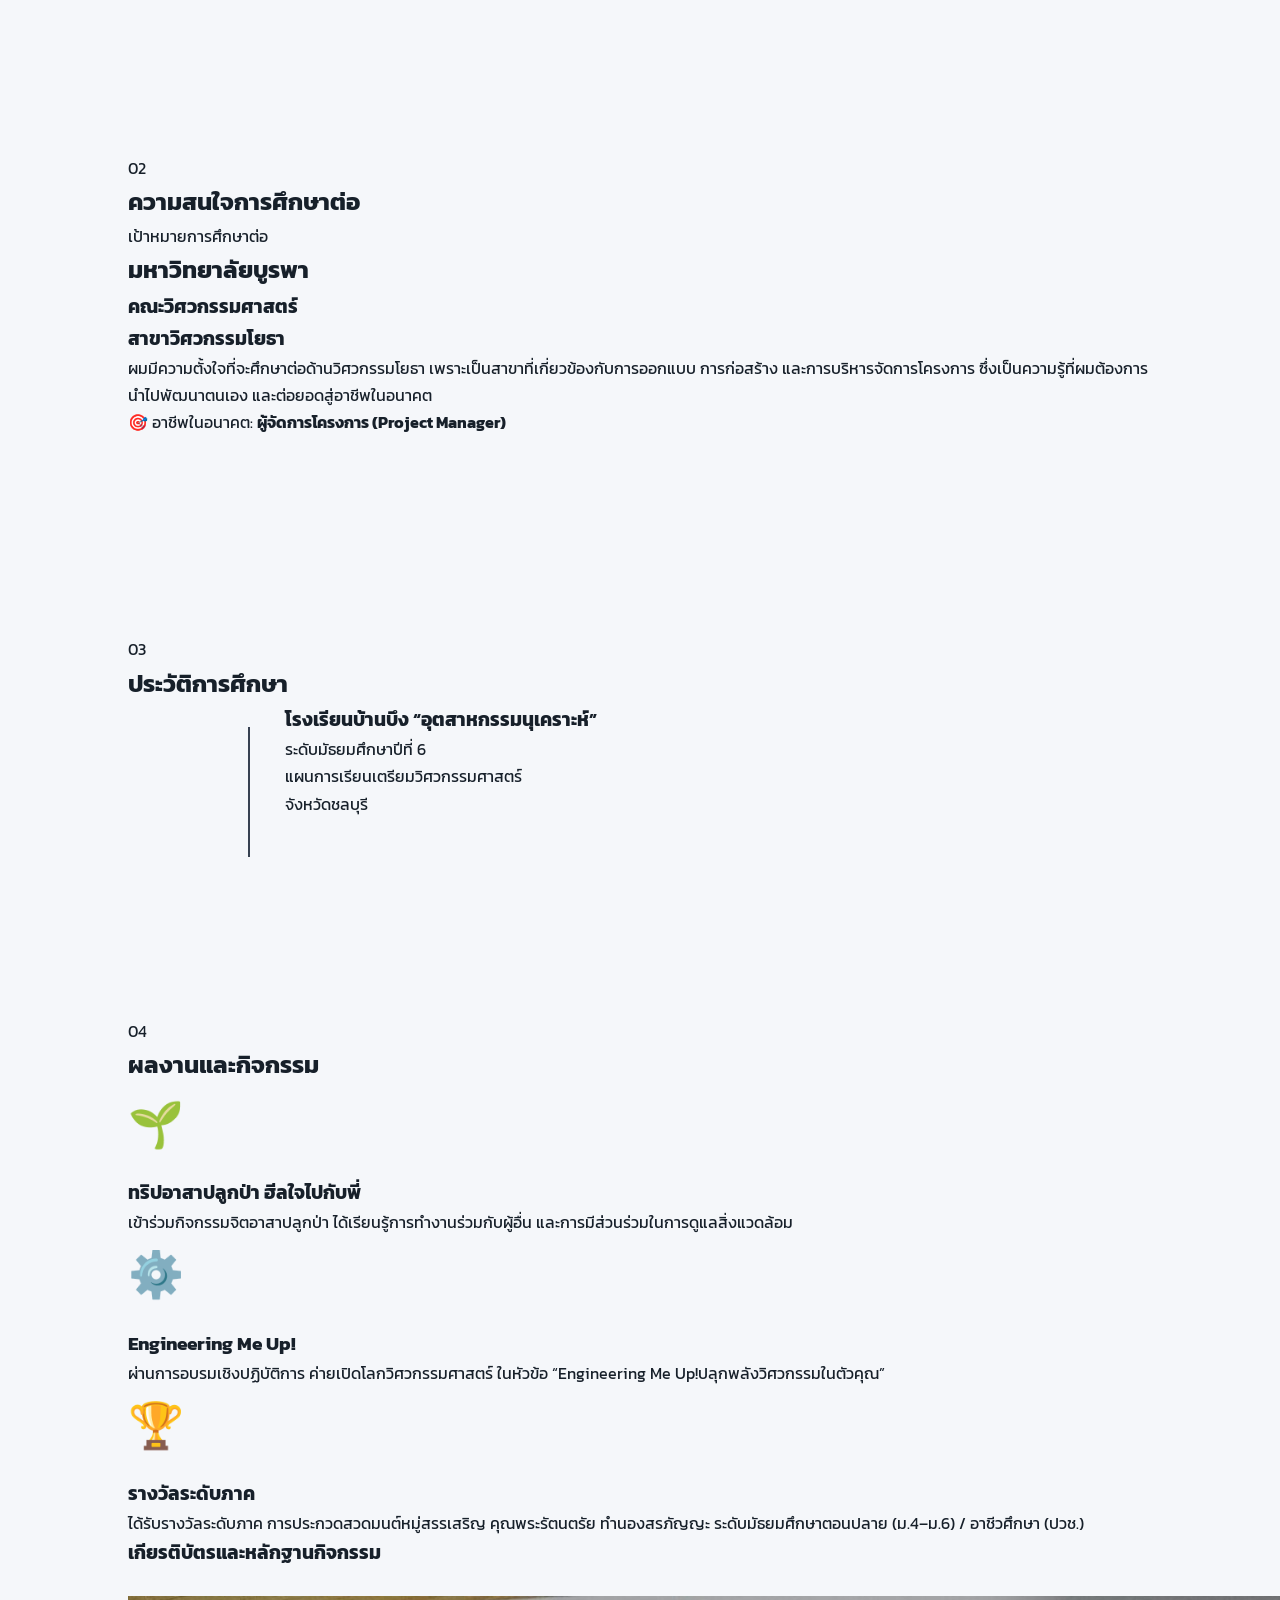
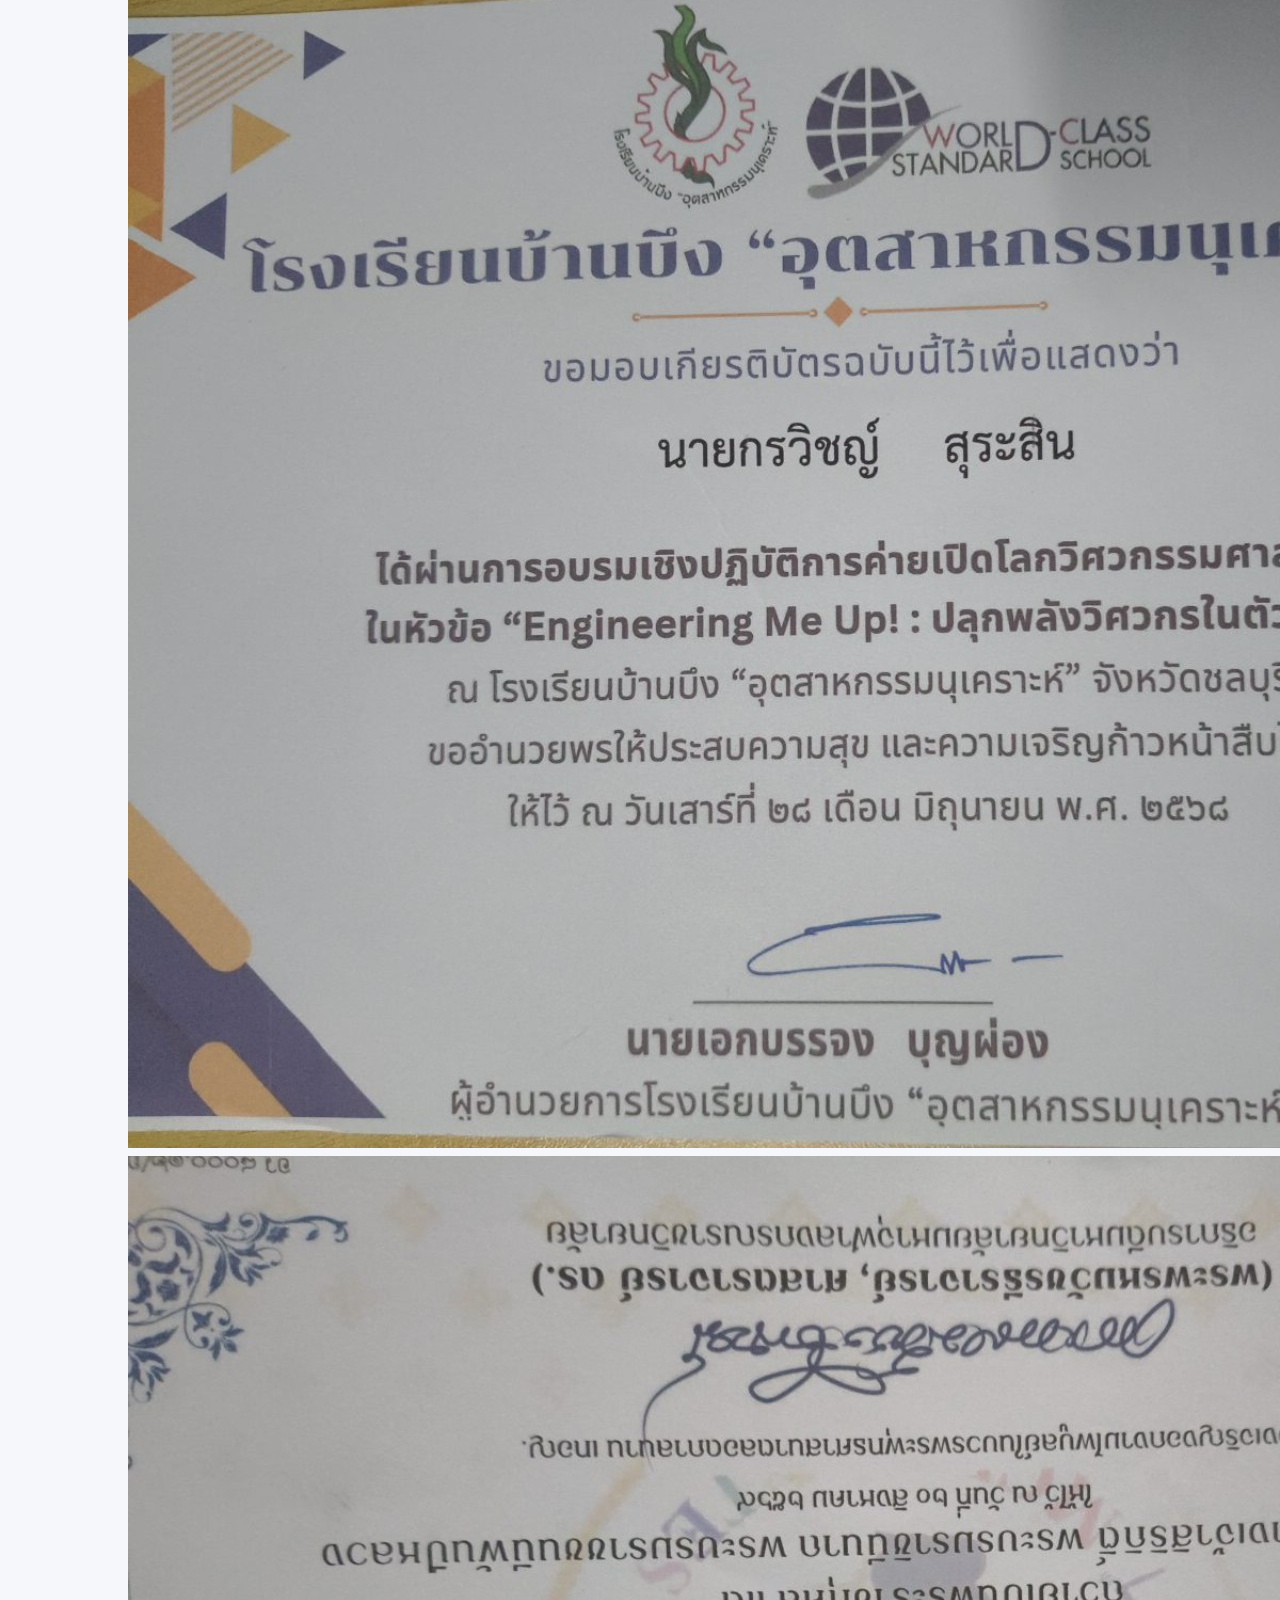
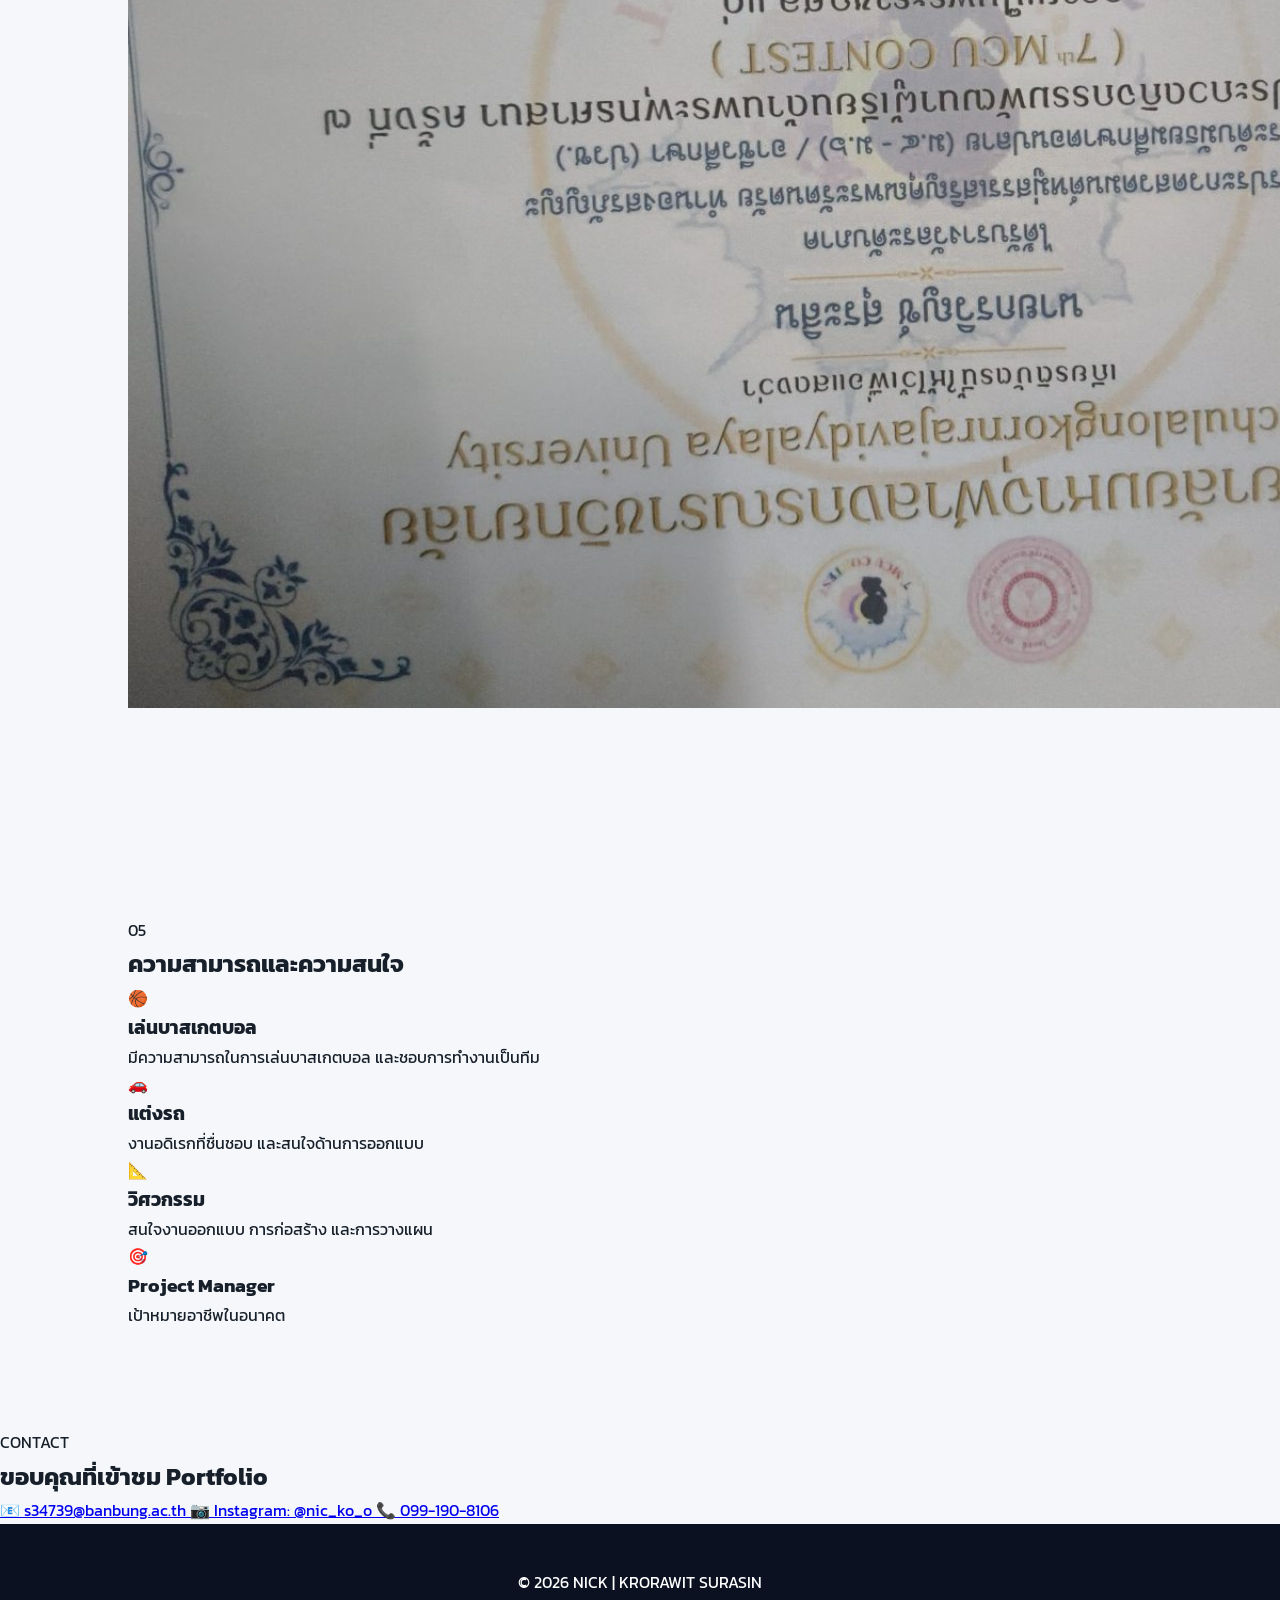
==== commit dd4f942c: "Update index.html" ====
--- a/index.html
+++ b/index.html
@@ -287,11 +287,11 @@
 
     <div class="certificates">
 
+        <img src="">
+
+        <img src="file_0000000071f0820b8a24c8f9eb581908.jpg">
+
         <img src="file_0000000091c481fa92bce28ade1586ae.jpg">
-
-        <img src="assets/certificate-2.jpg">
-
-        <img src="assets/certificate-3.jpg">
 
     </div>
 
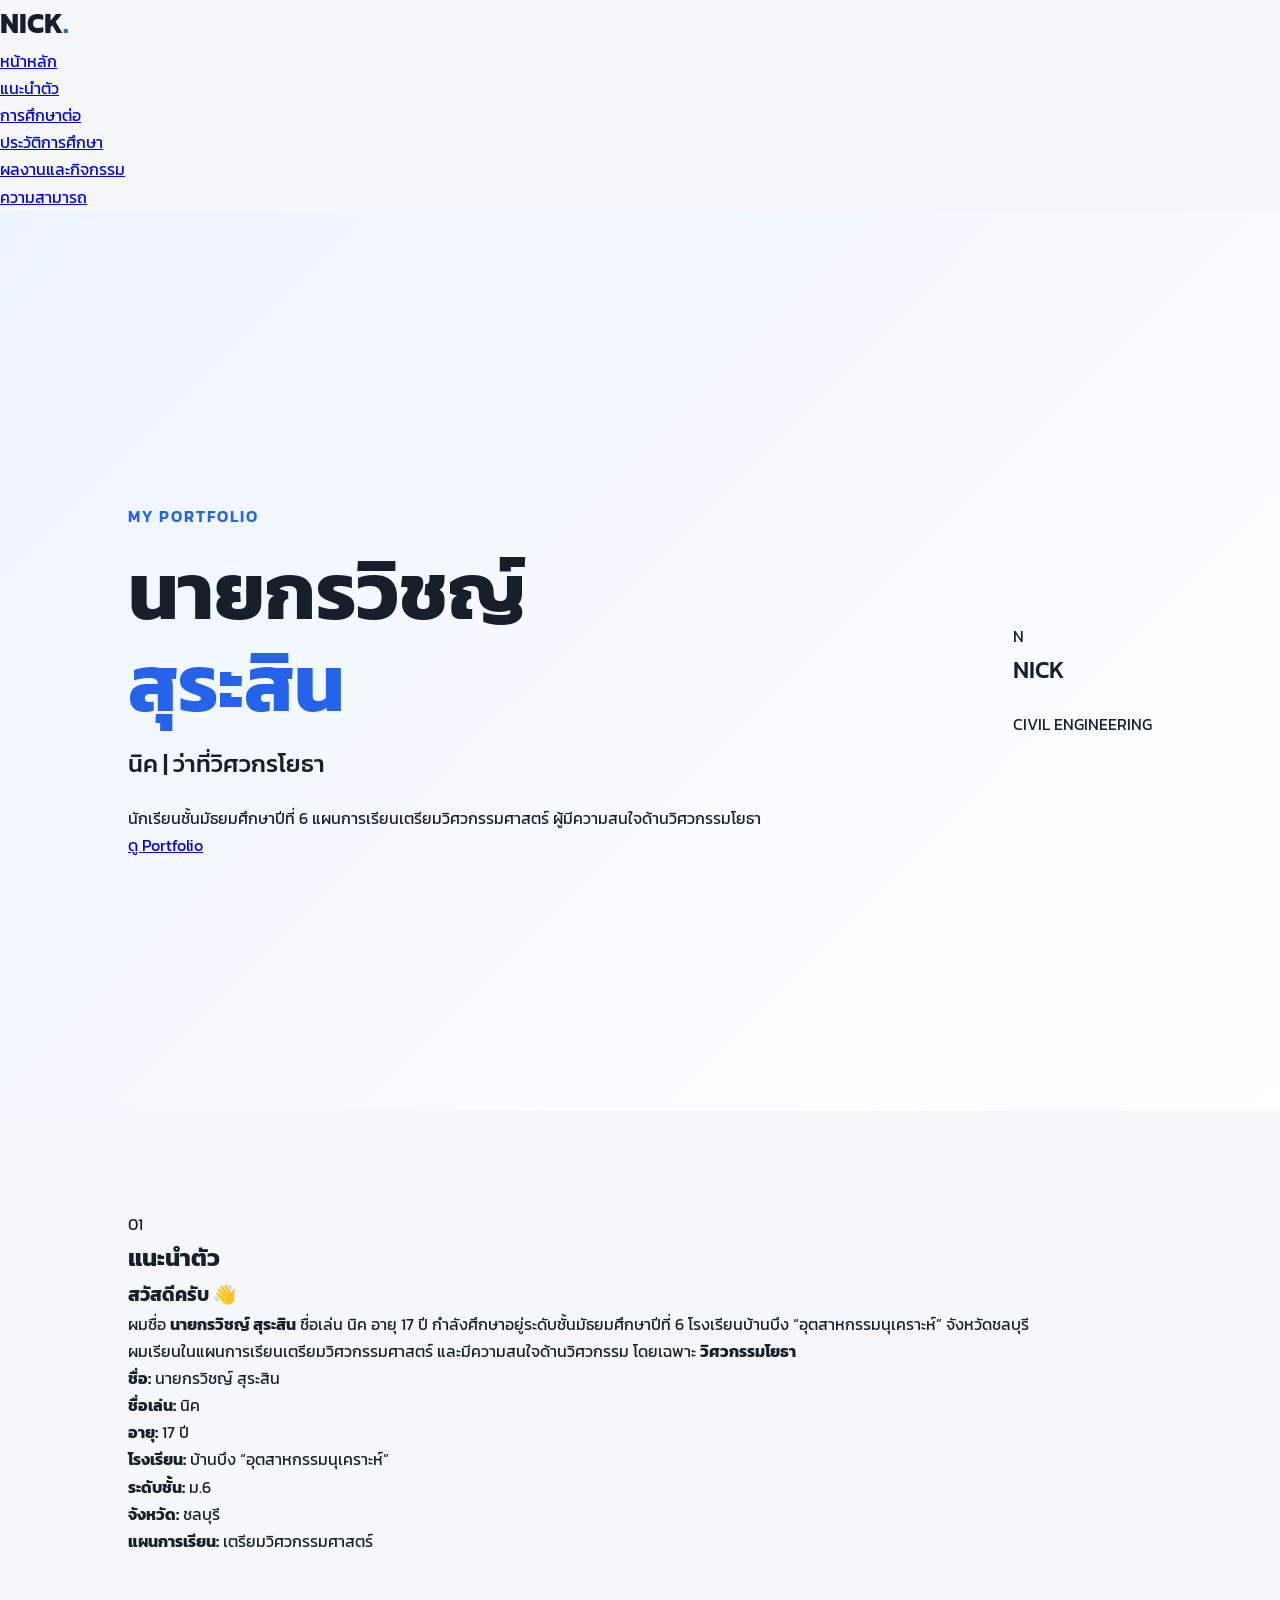
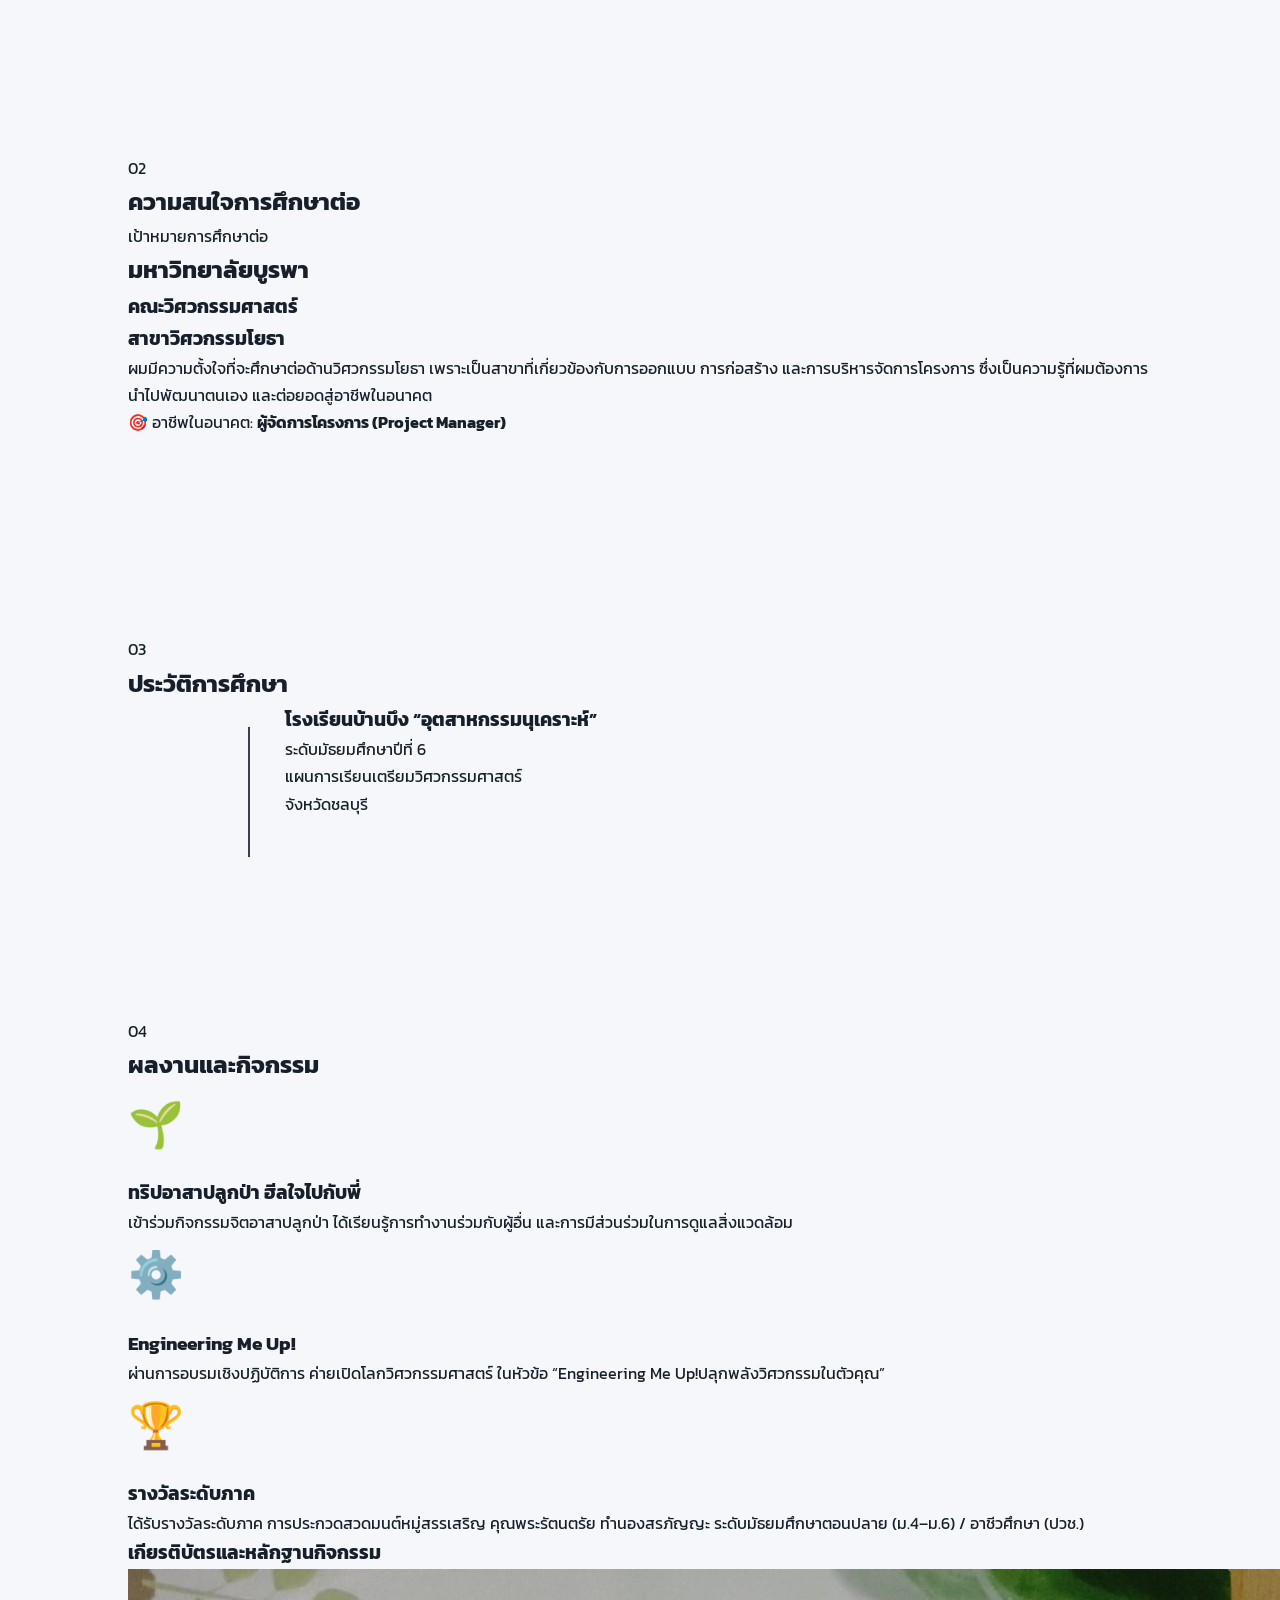
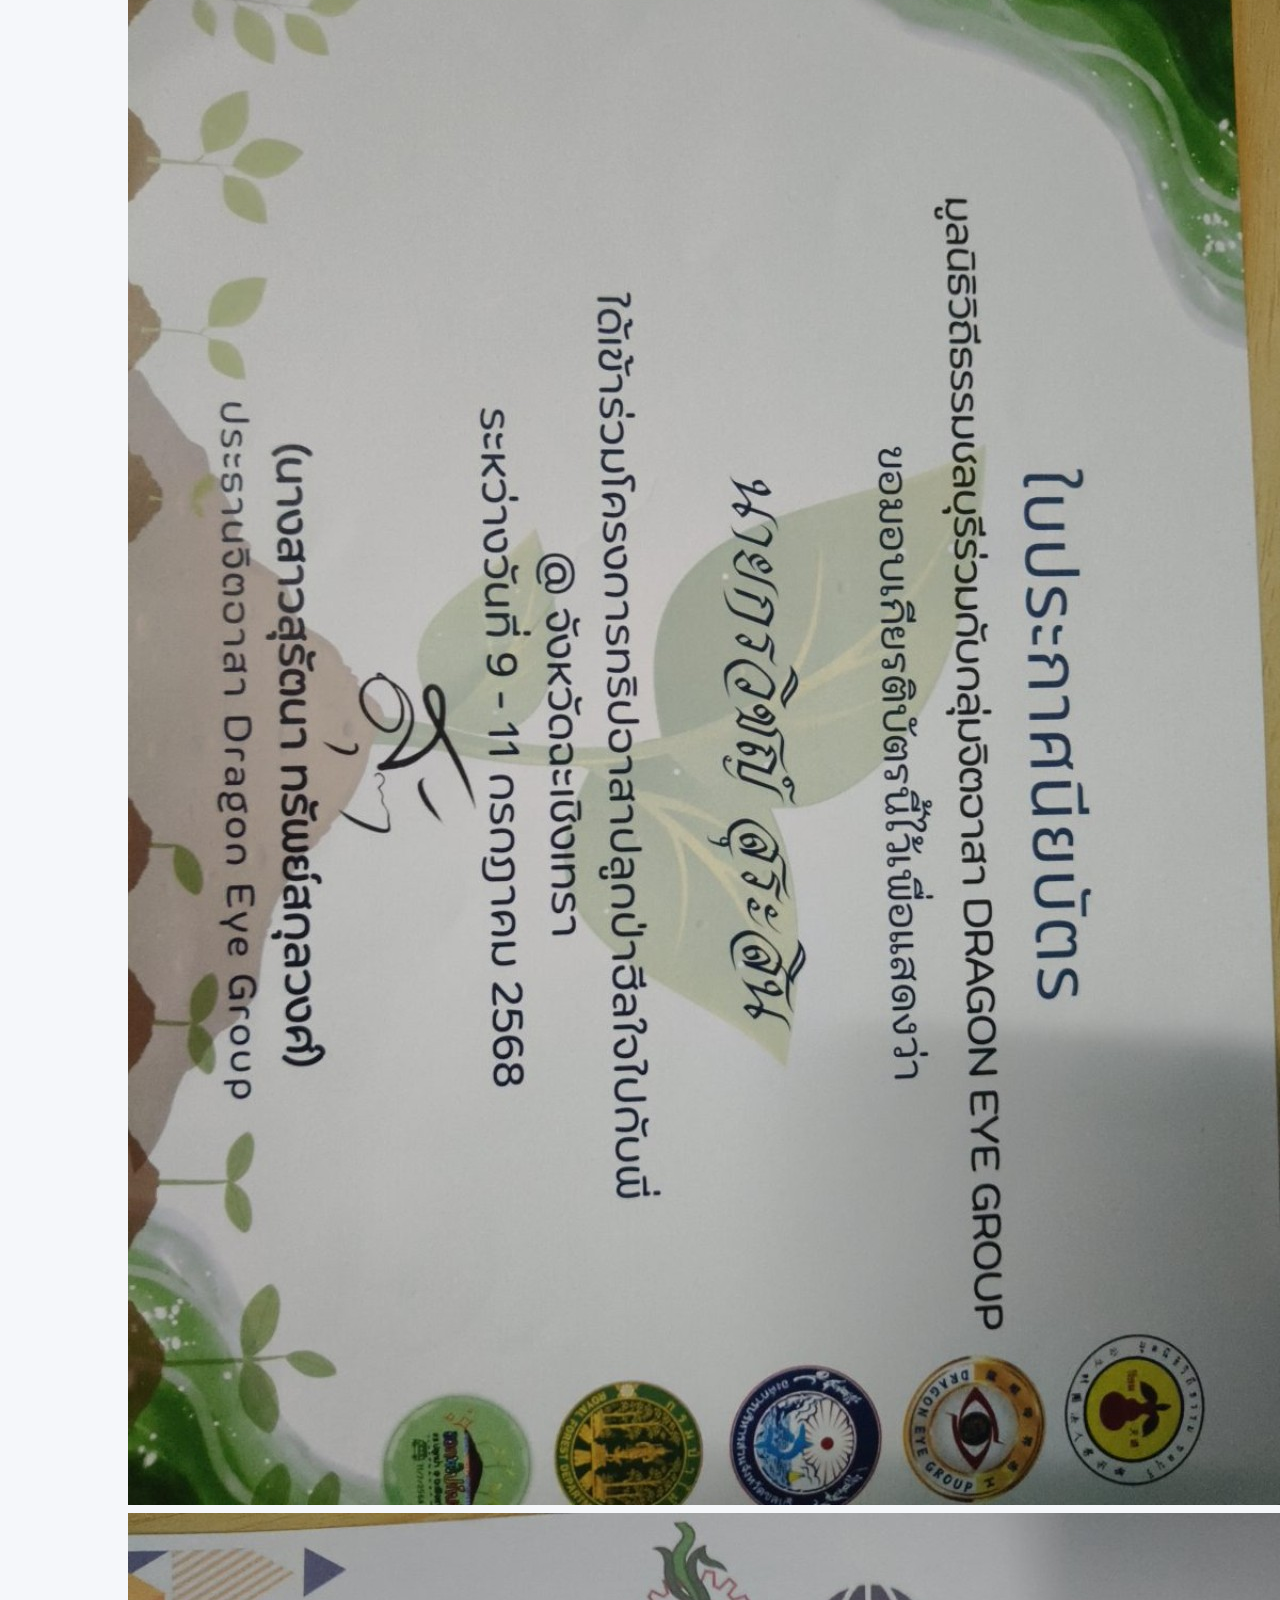
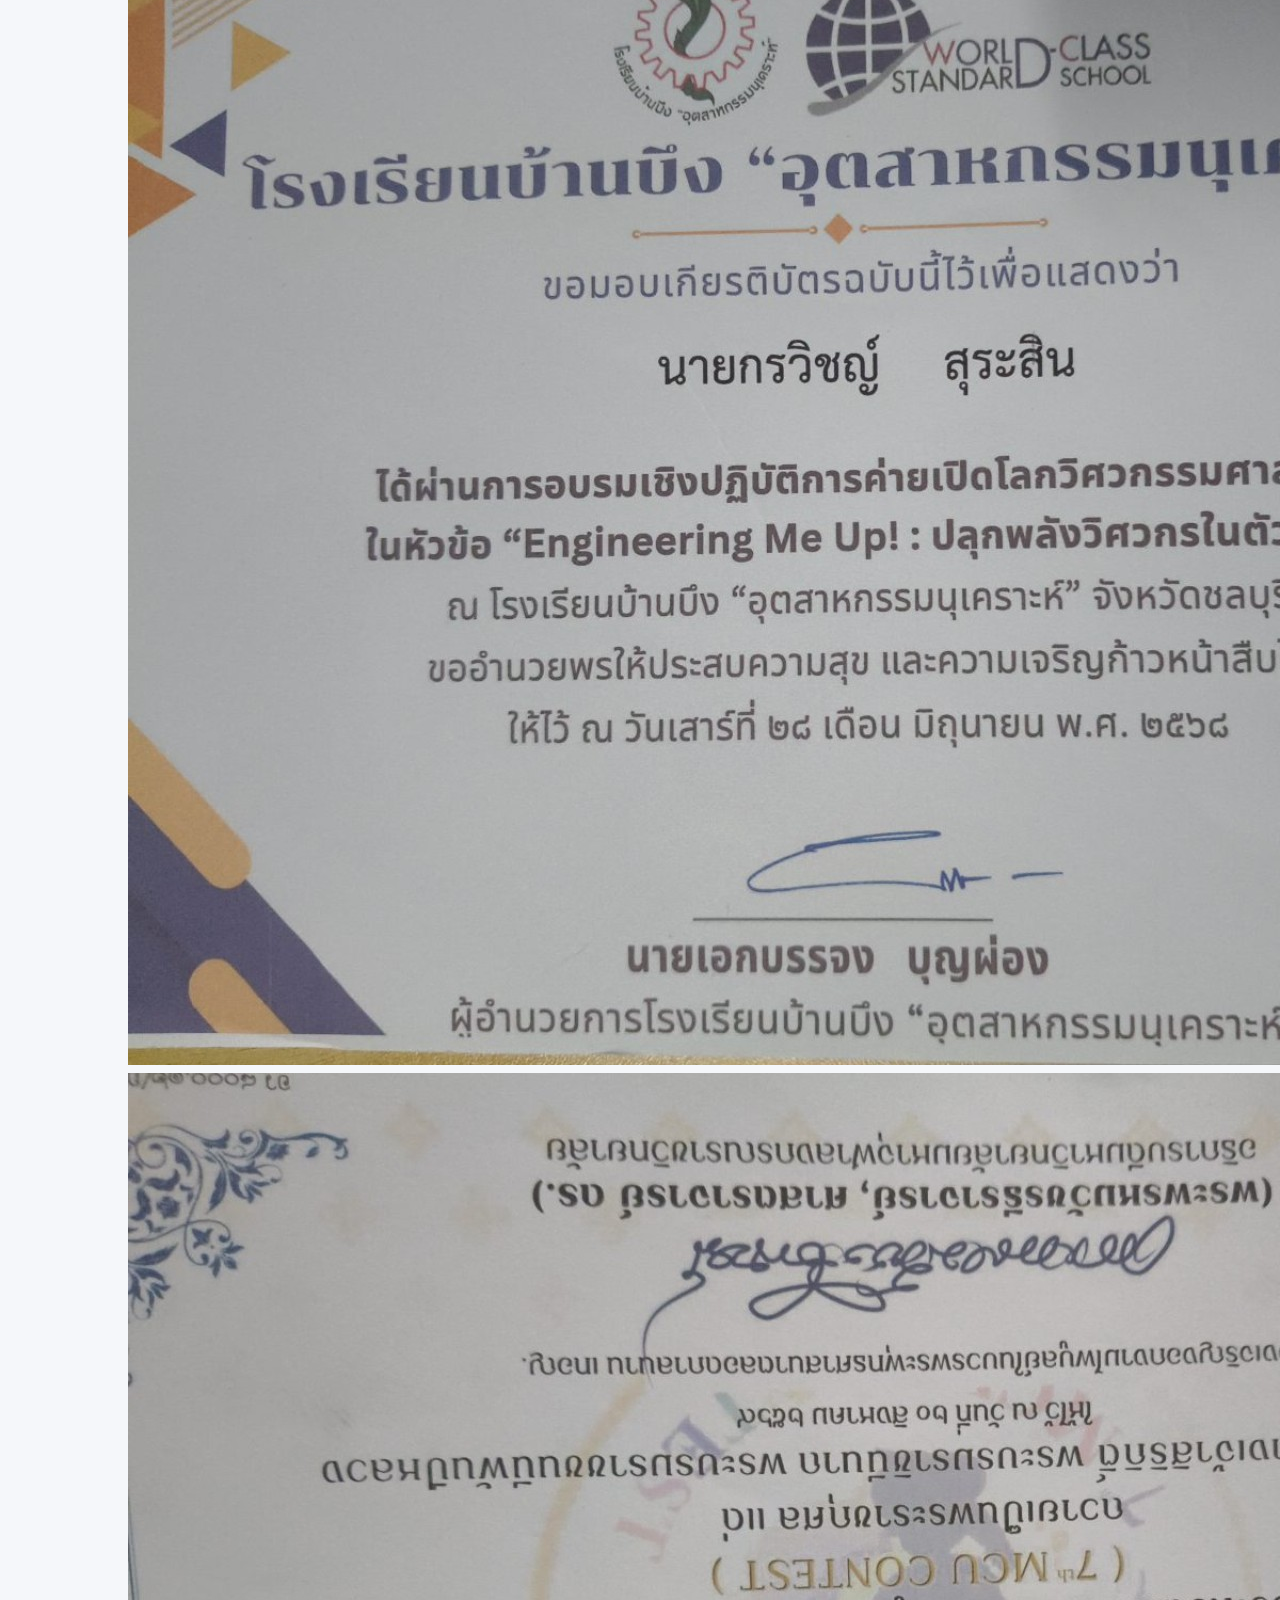
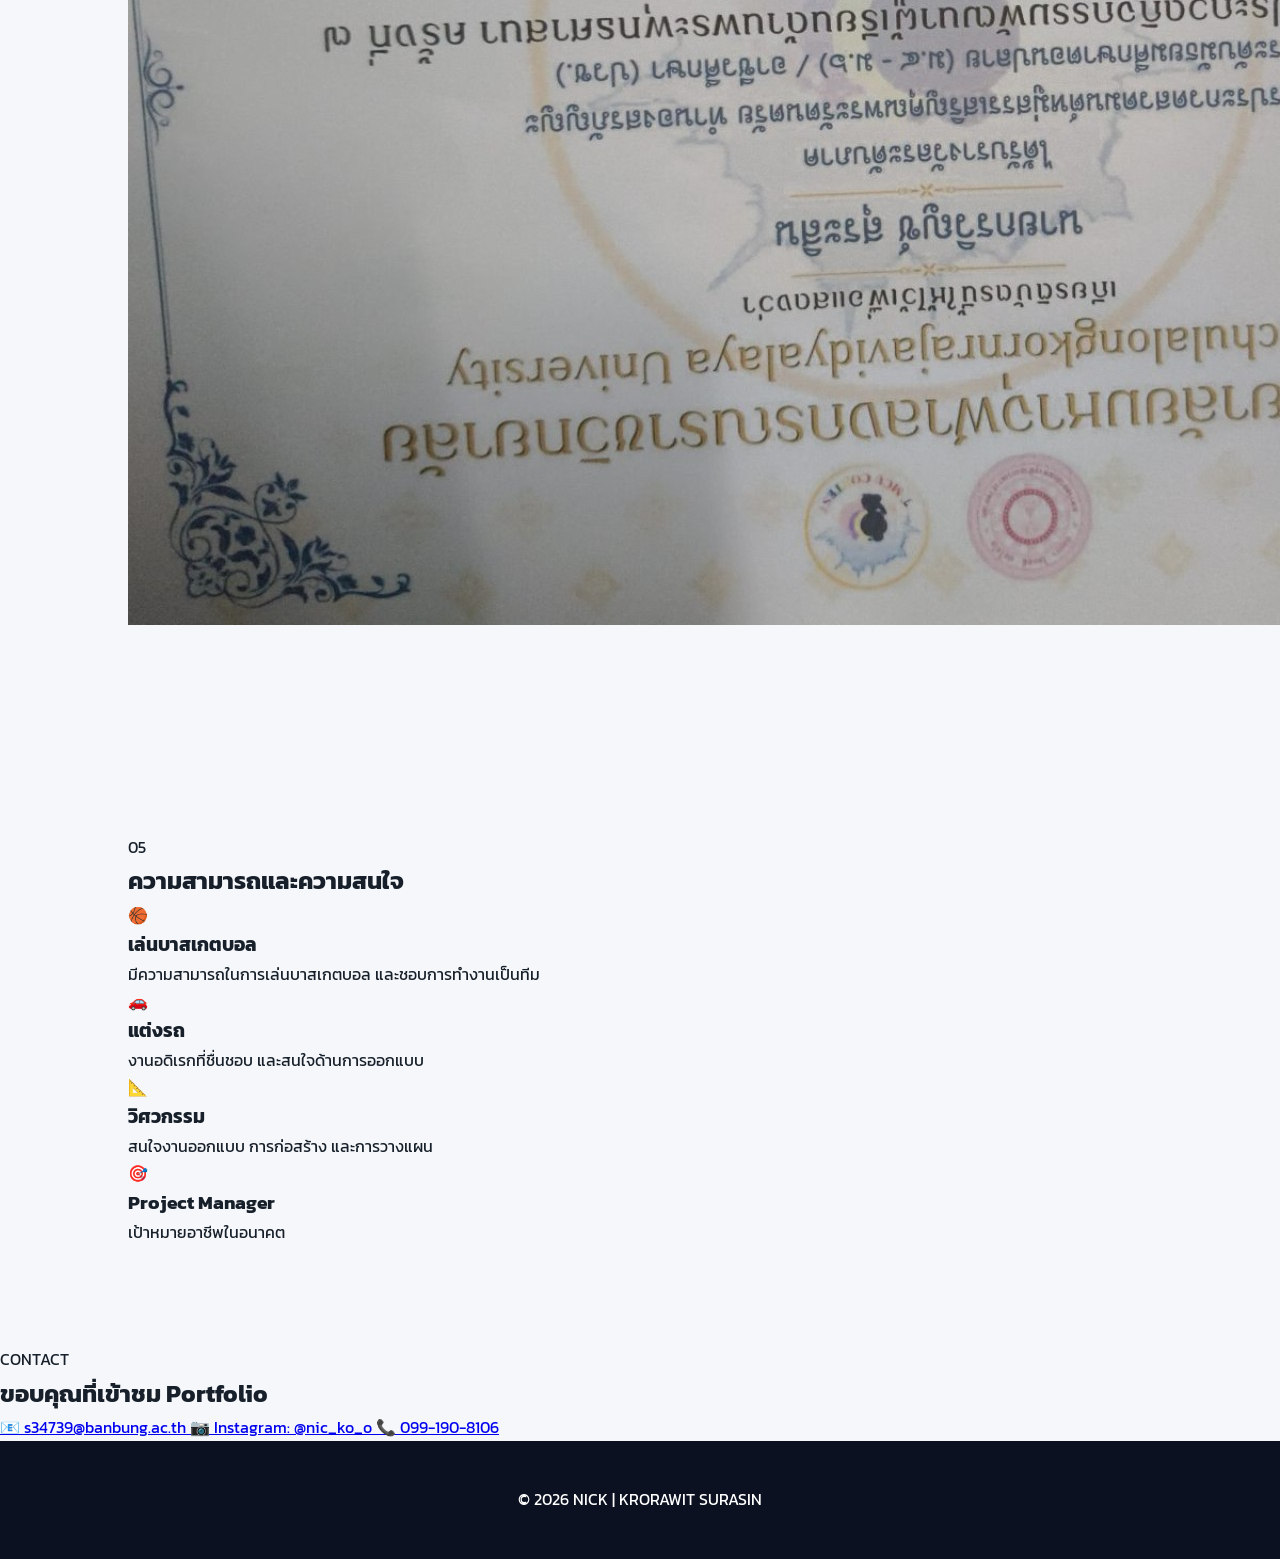
==== commit e4638f1d: "Update index.html" ====
--- a/index.html
+++ b/index.html
@@ -287,7 +287,7 @@
 
     <div class="certificates">
 
-        <img src="">
+        <img src="file_00000000508c820b8cf918c18e7bc7d3.jpg">
 
         <img src="file_0000000071f0820b8a24c8f9eb581908.jpg">
 
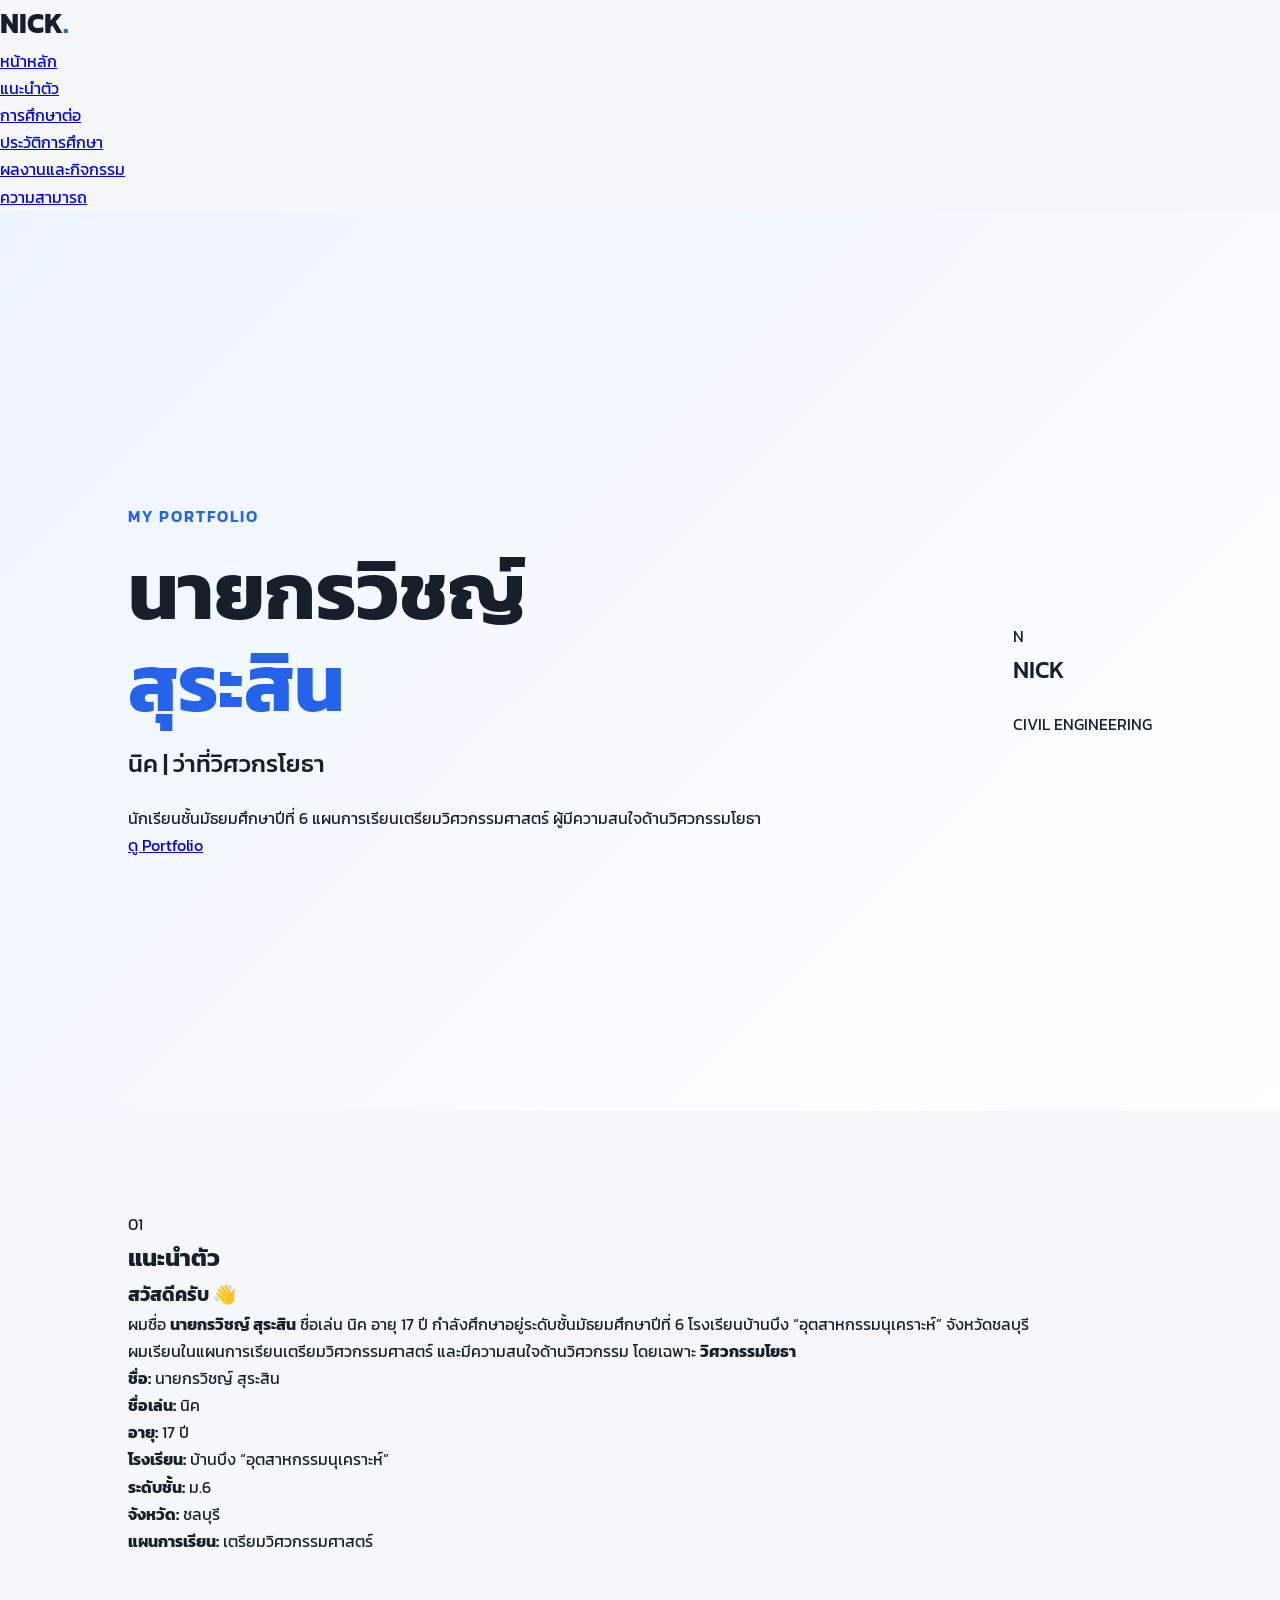
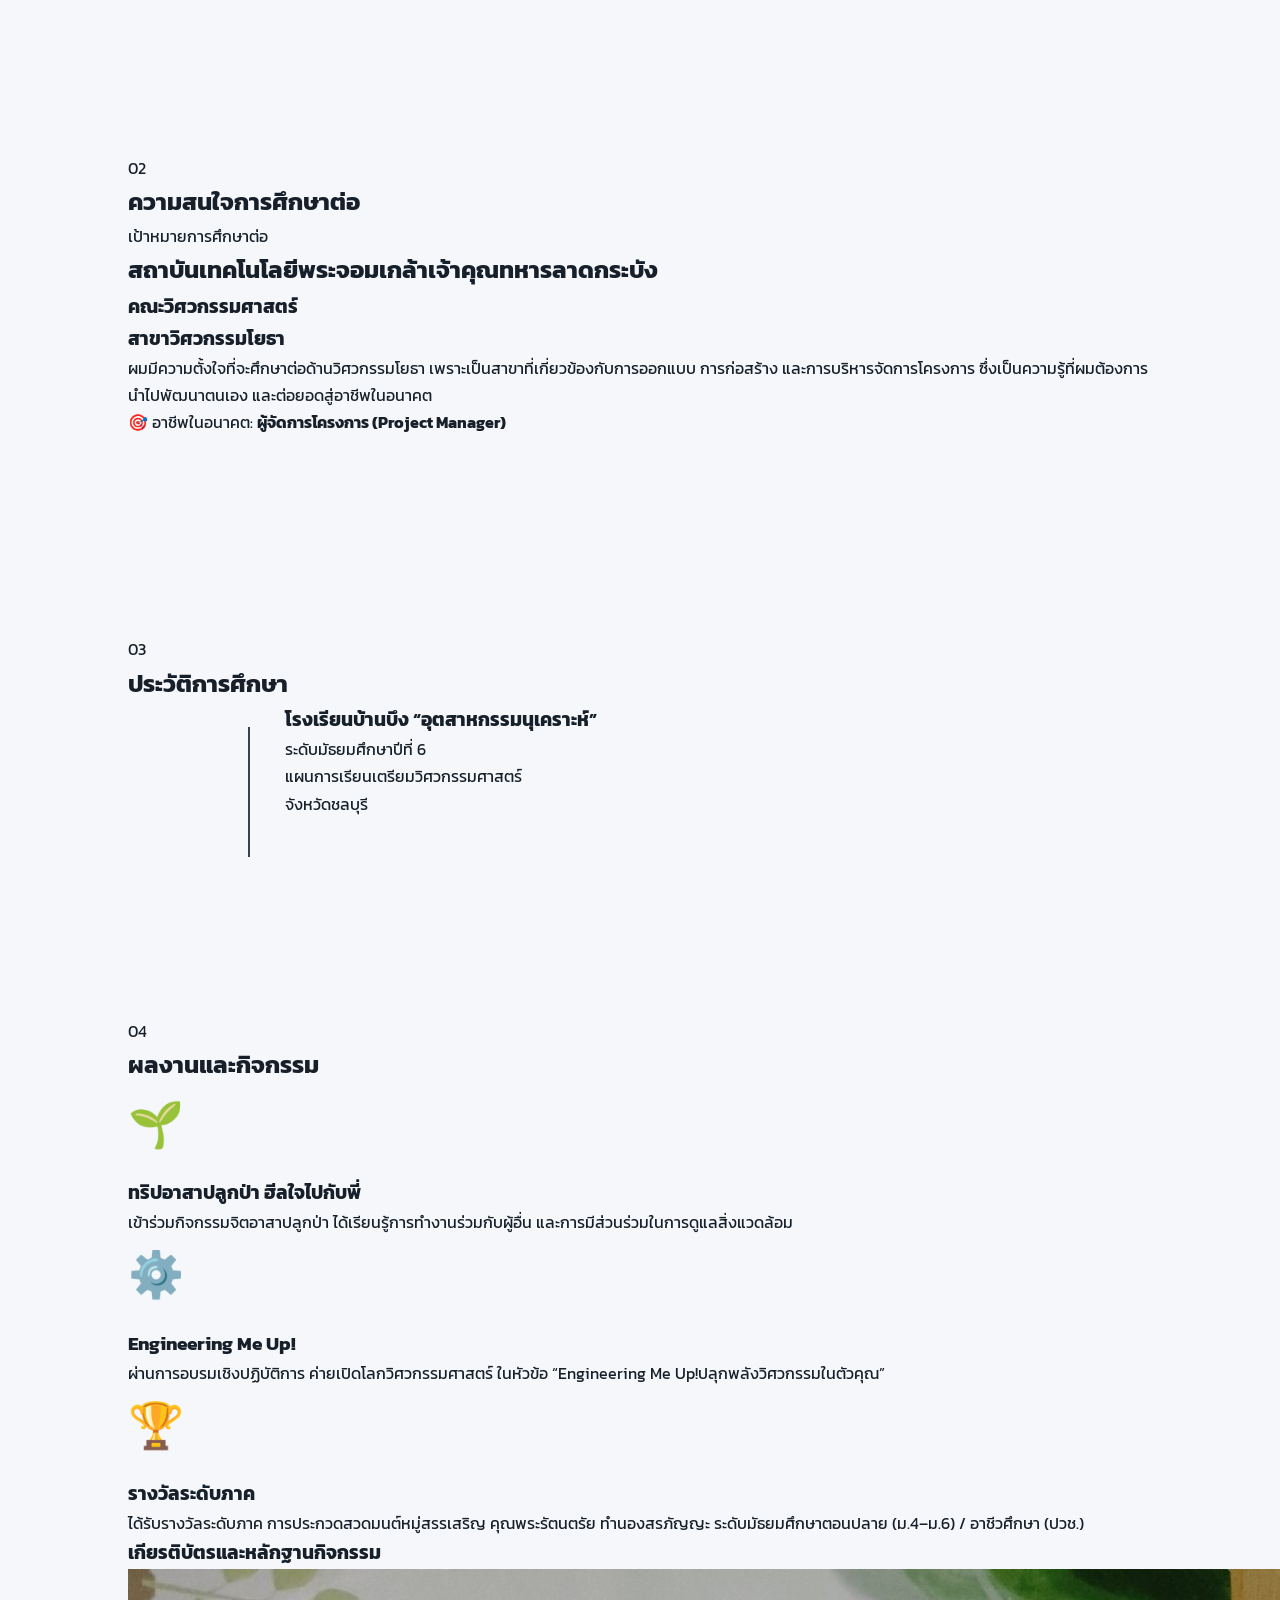
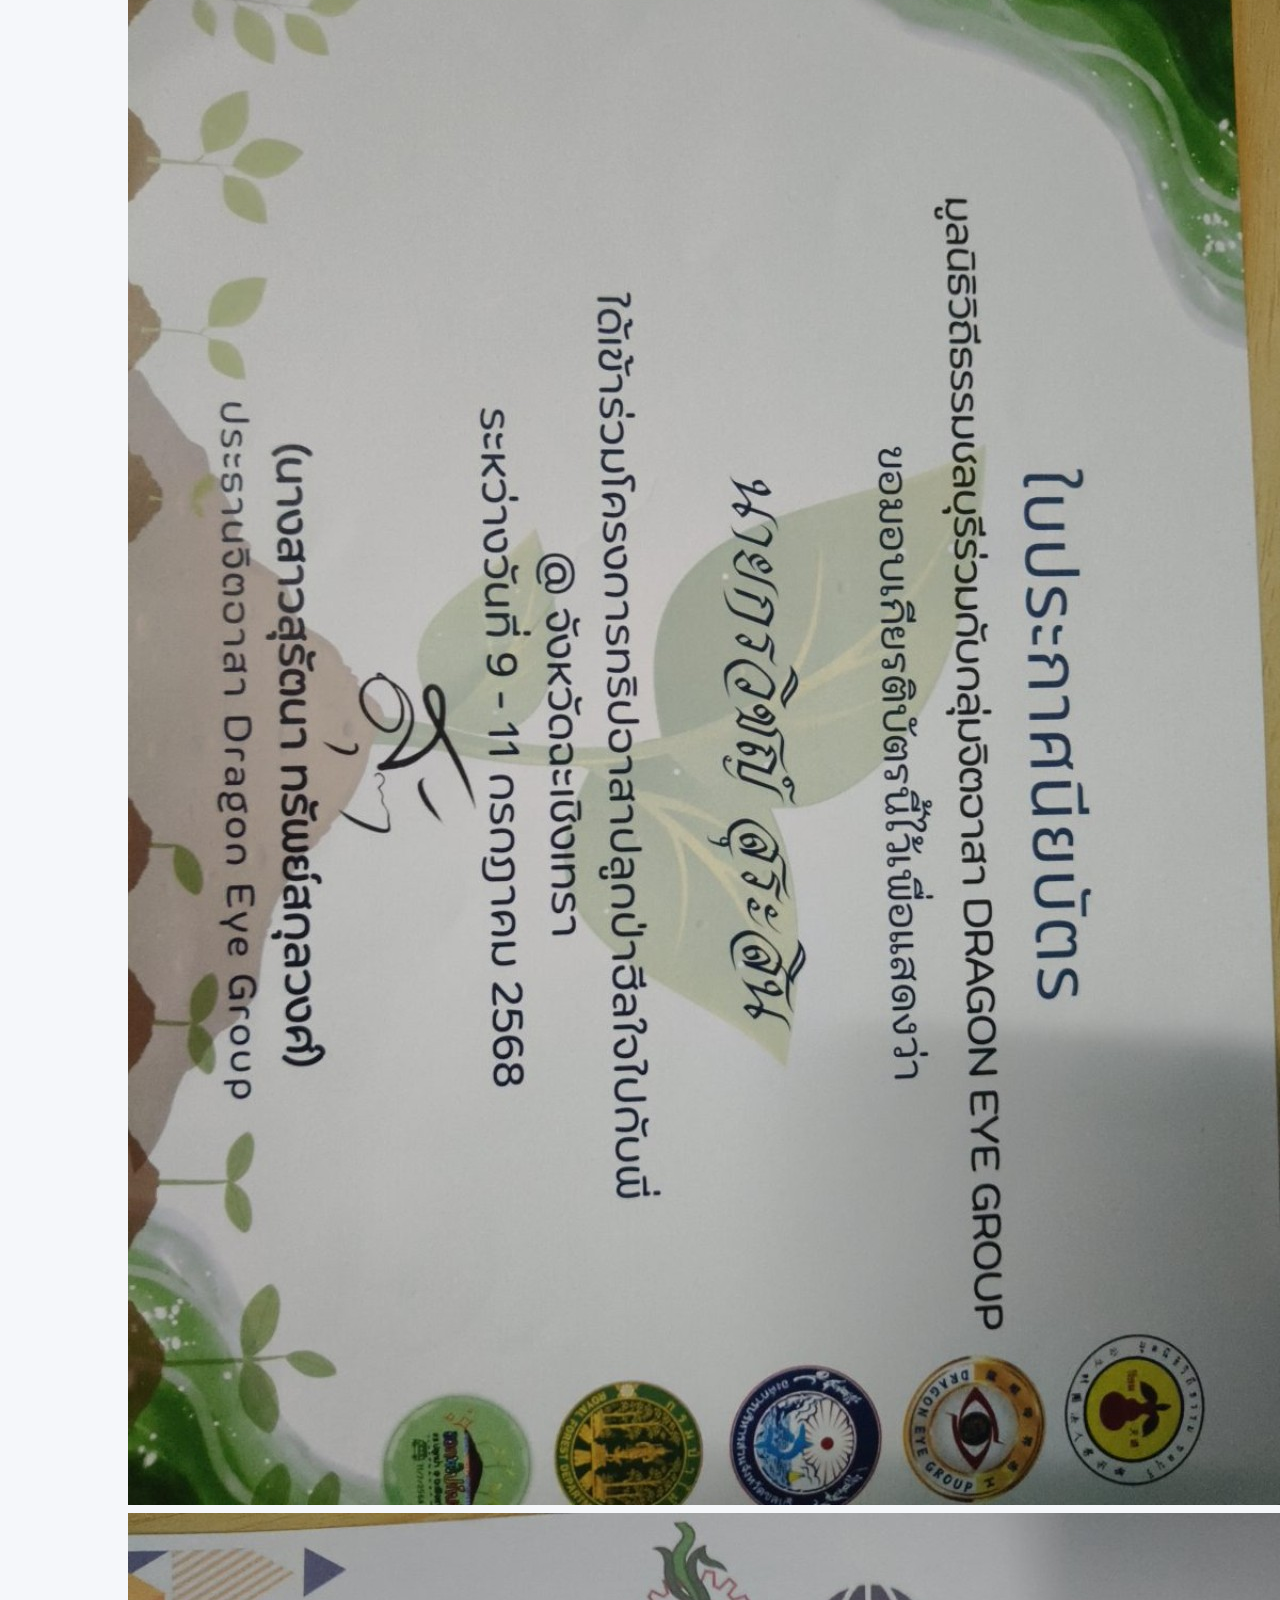
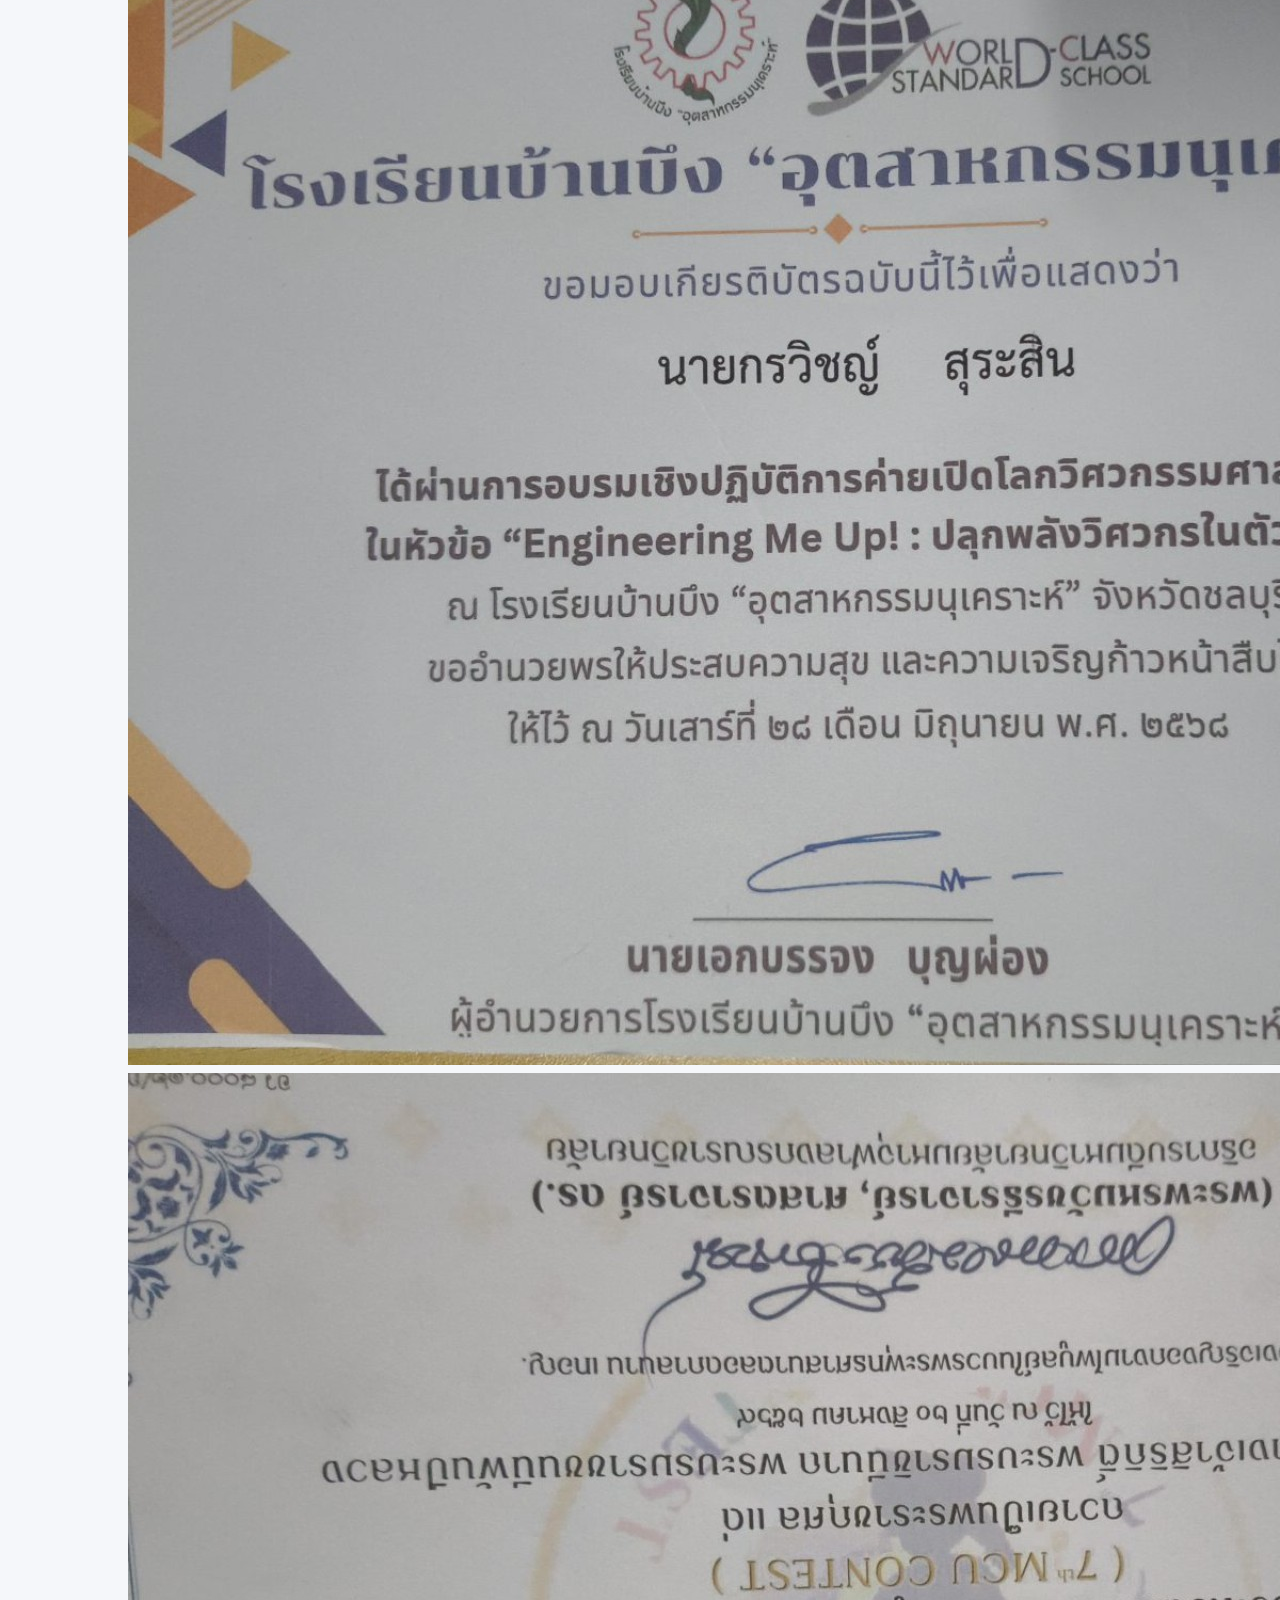
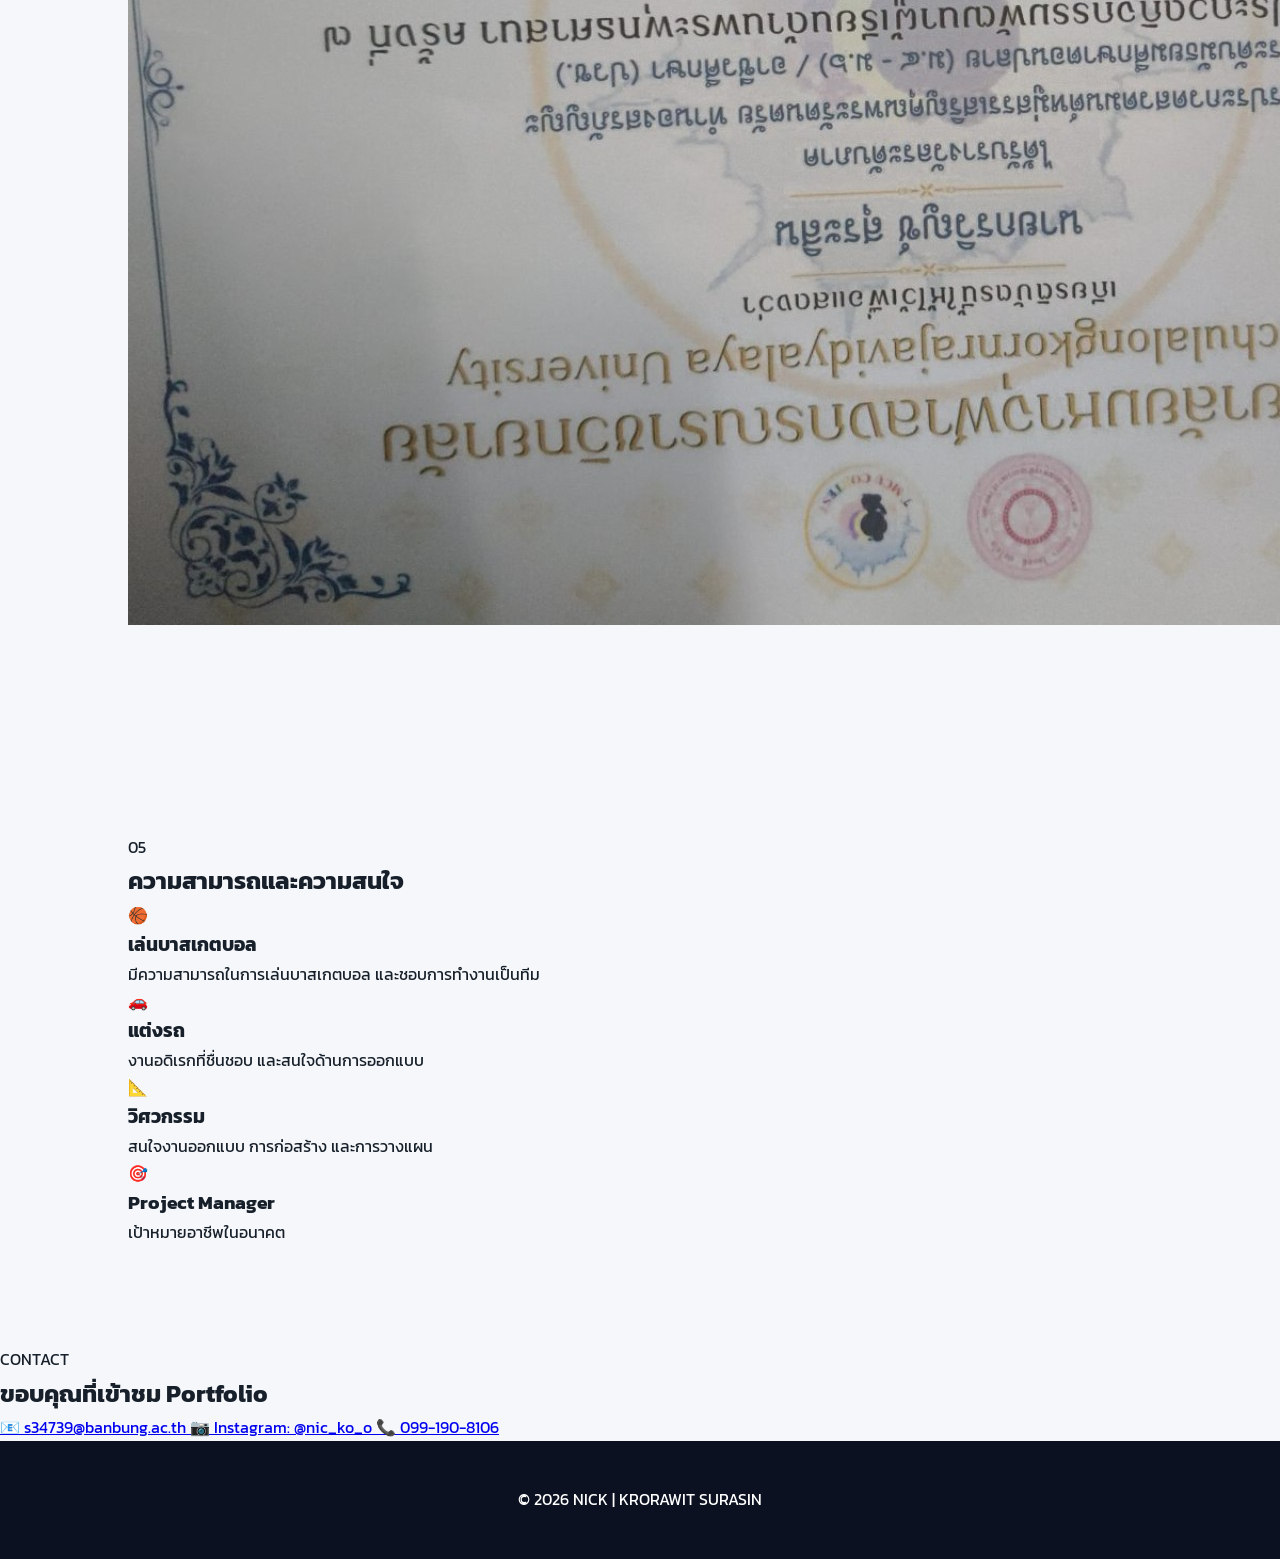
==== commit fbcc2755: "Update index.html" ====
--- a/index.html
+++ b/index.html
@@ -134,7 +134,7 @@
 
         <p>เป้าหมายการศึกษาต่อ</p>
 
-        <h2>มหาวิทยาลัยบูรพา</h2>
+        <h2>สถาบันเทคโนโลยีพระจอมเกล้าเจ้าคุณทหารลาดกระบัง</h2>
 
         <h3>
             คณะวิศวกรรมศาสตร์
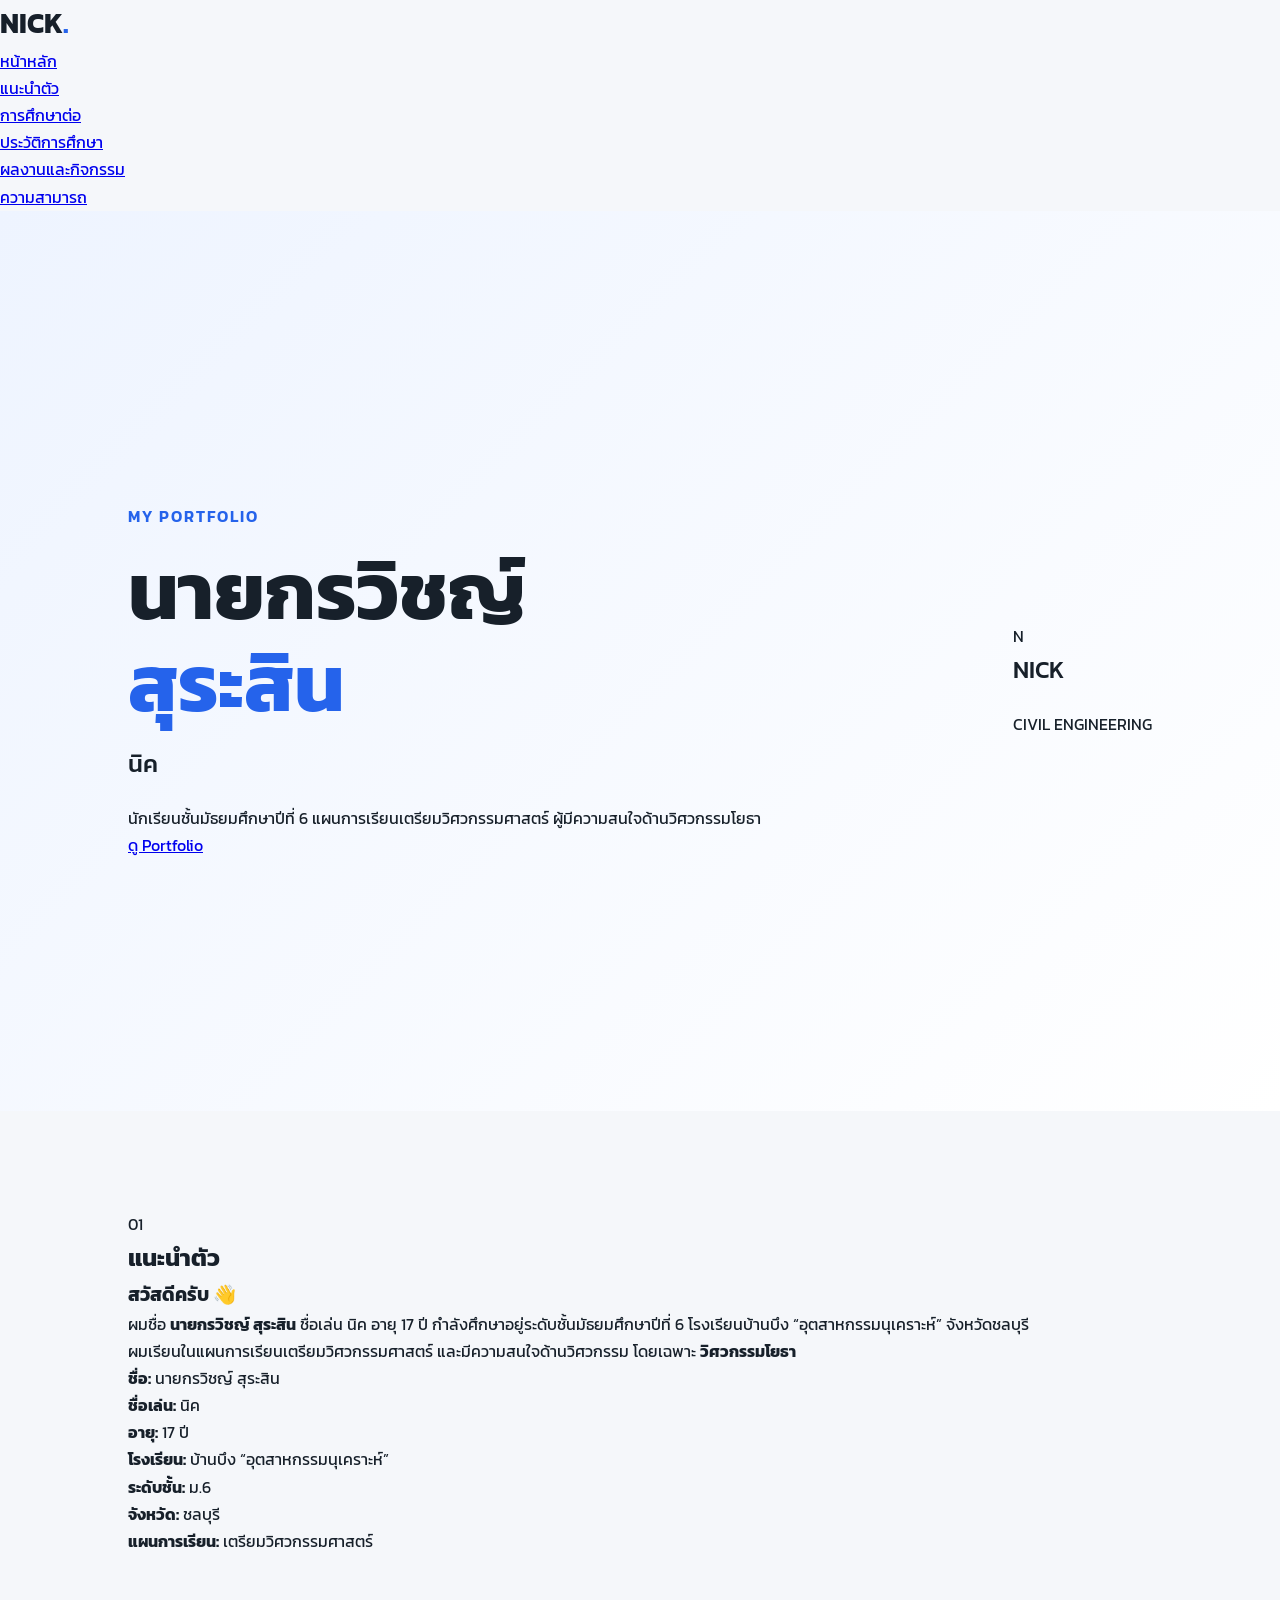
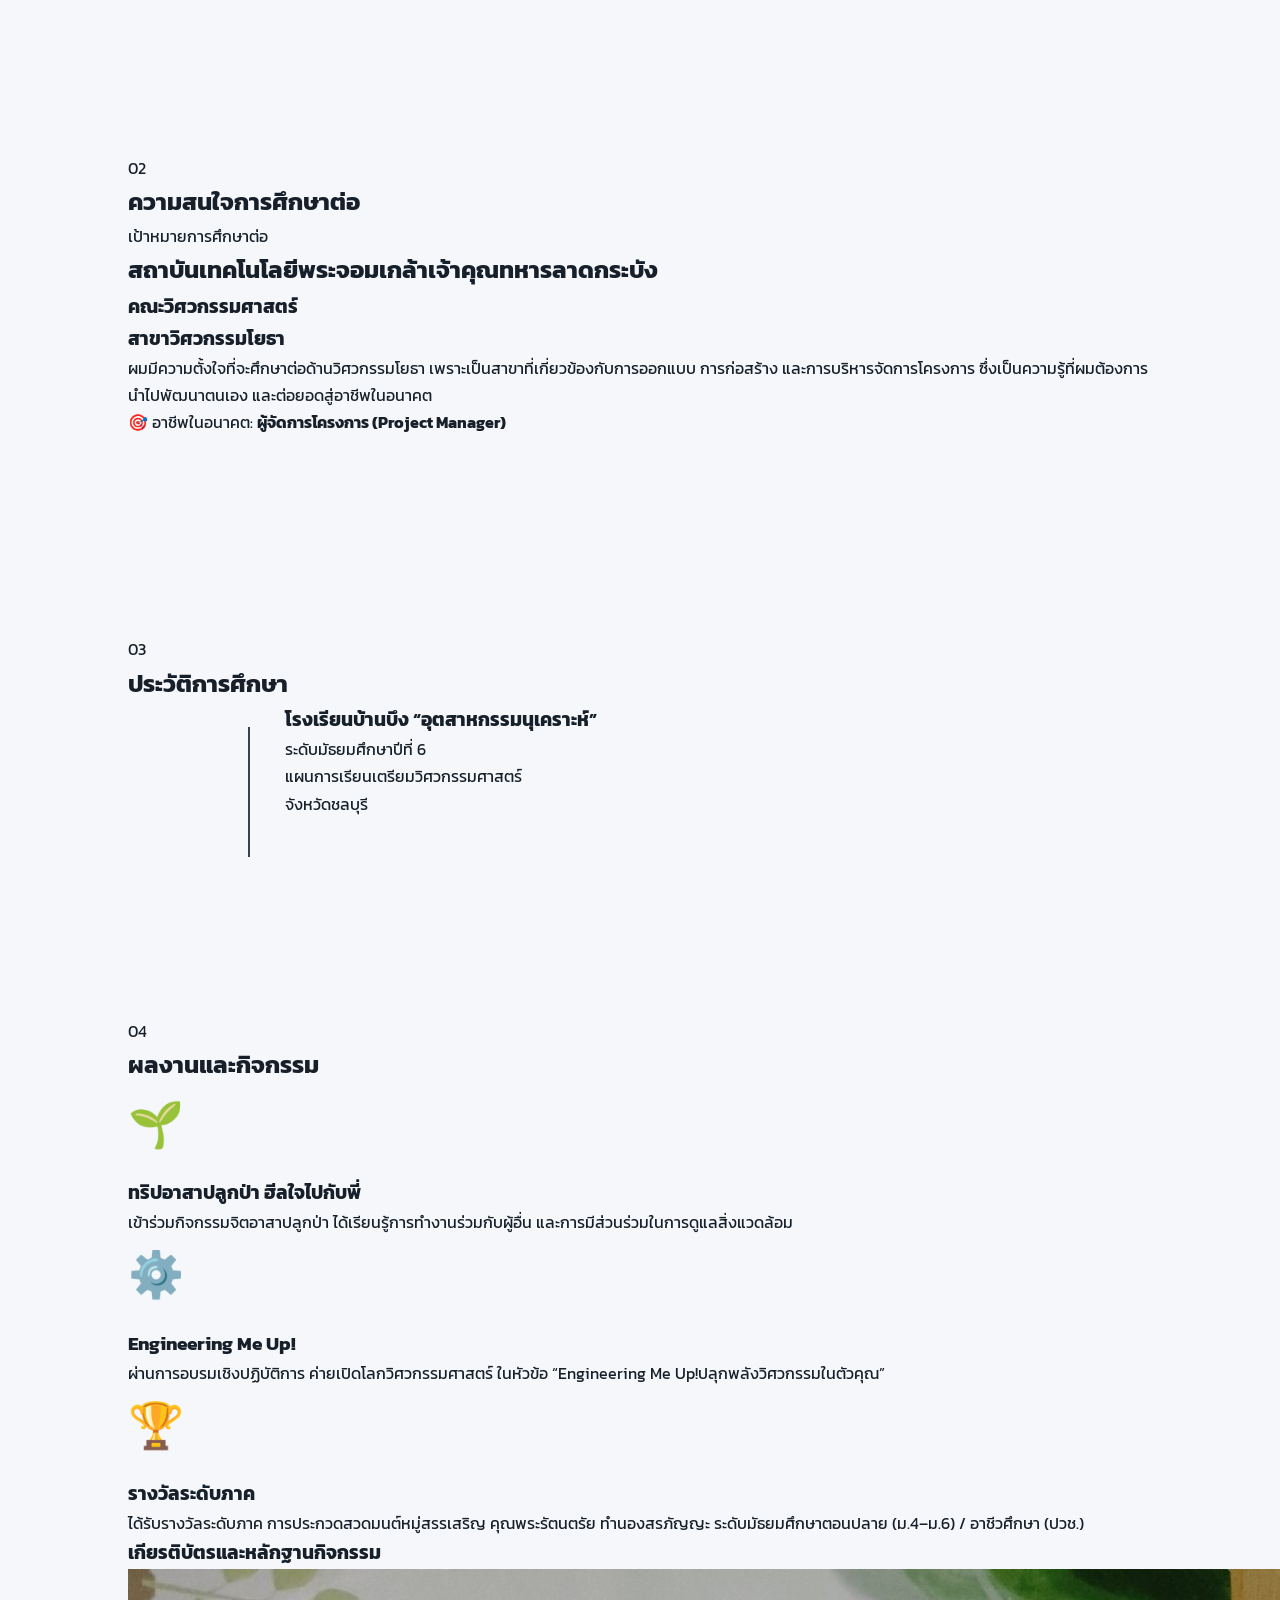
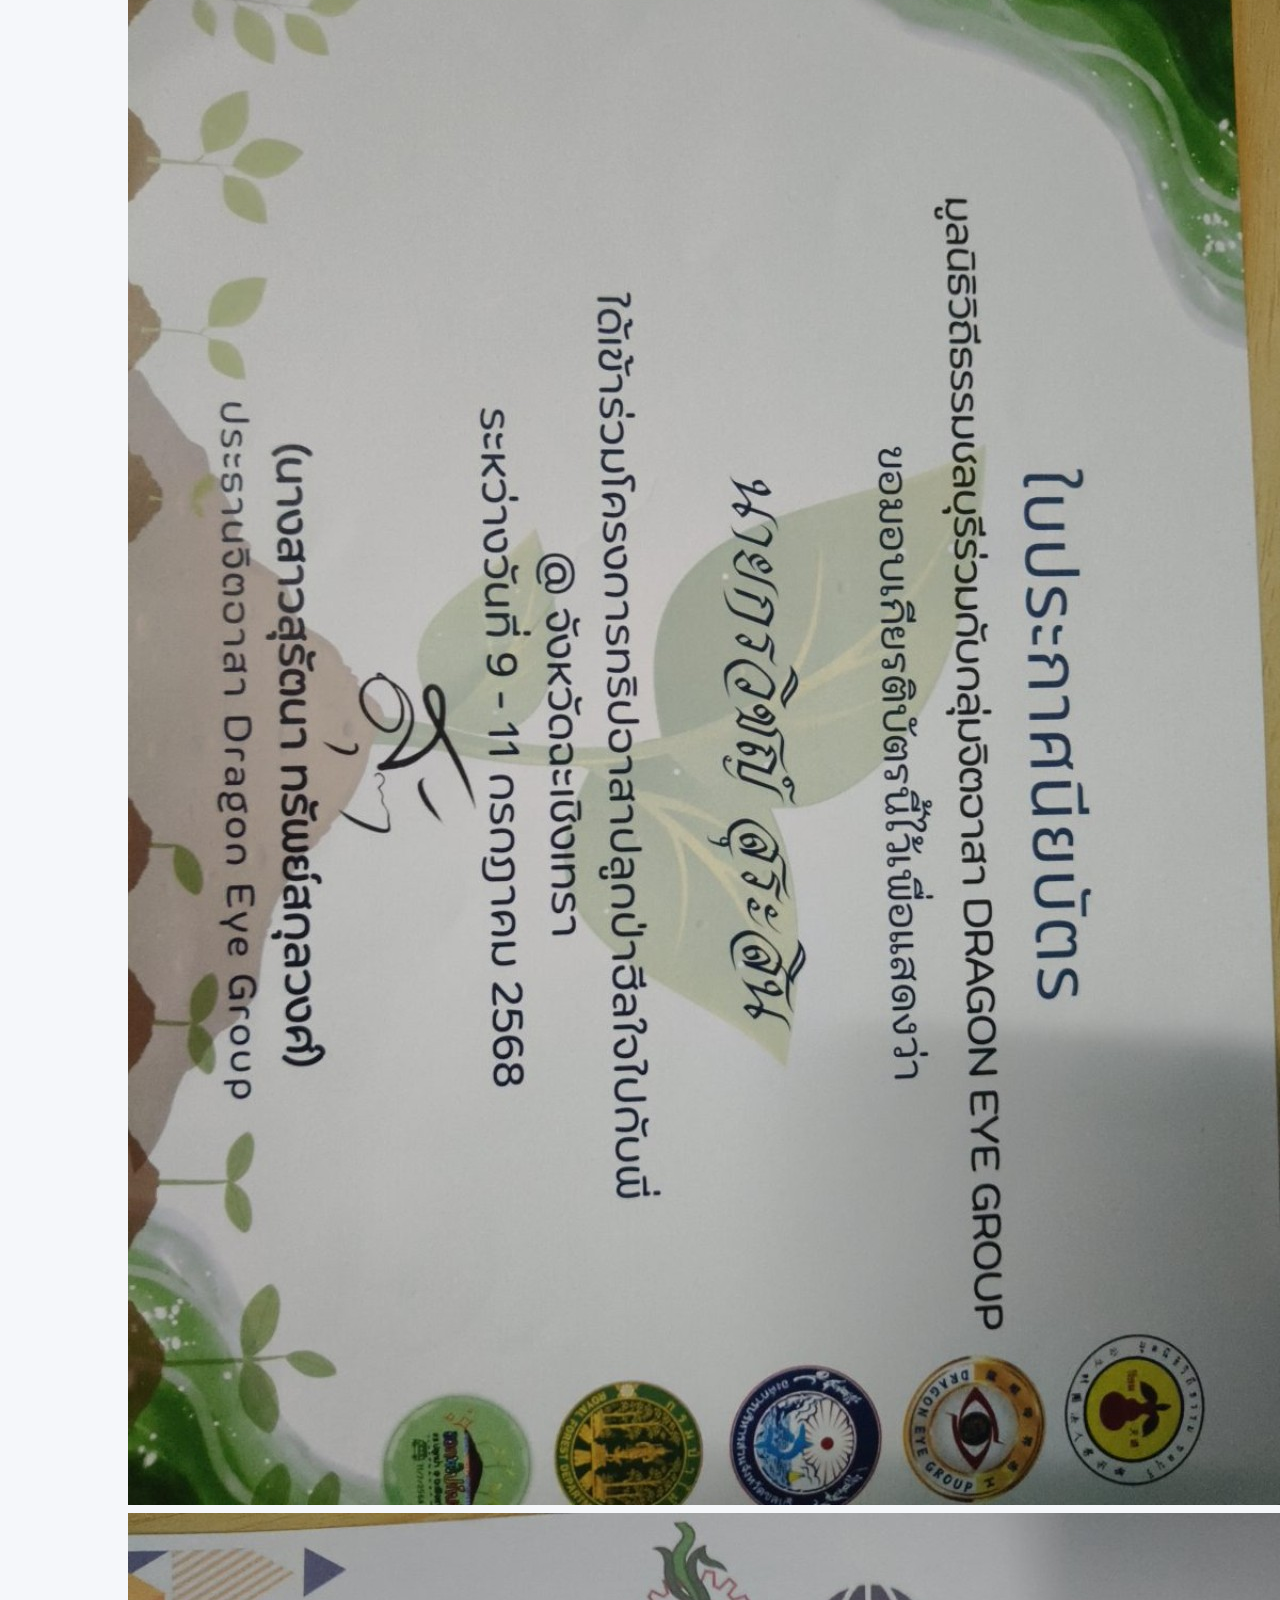
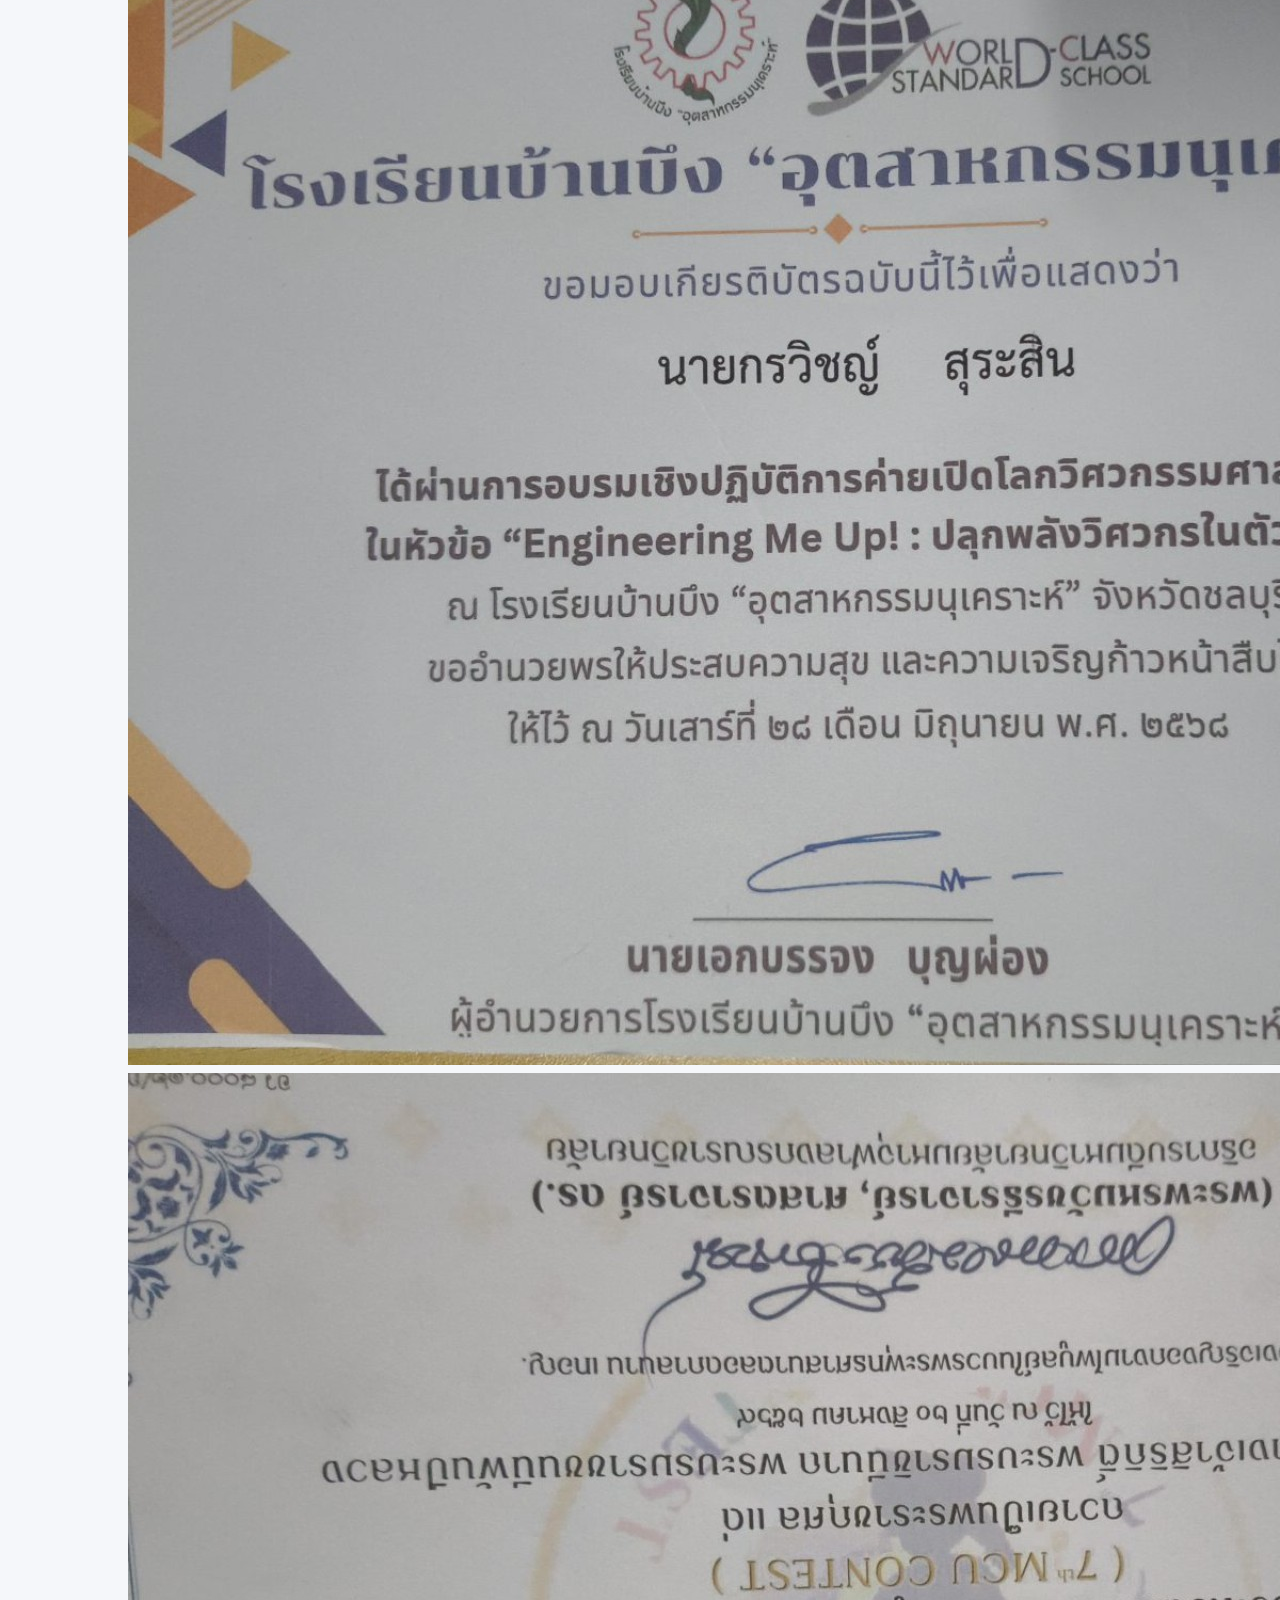
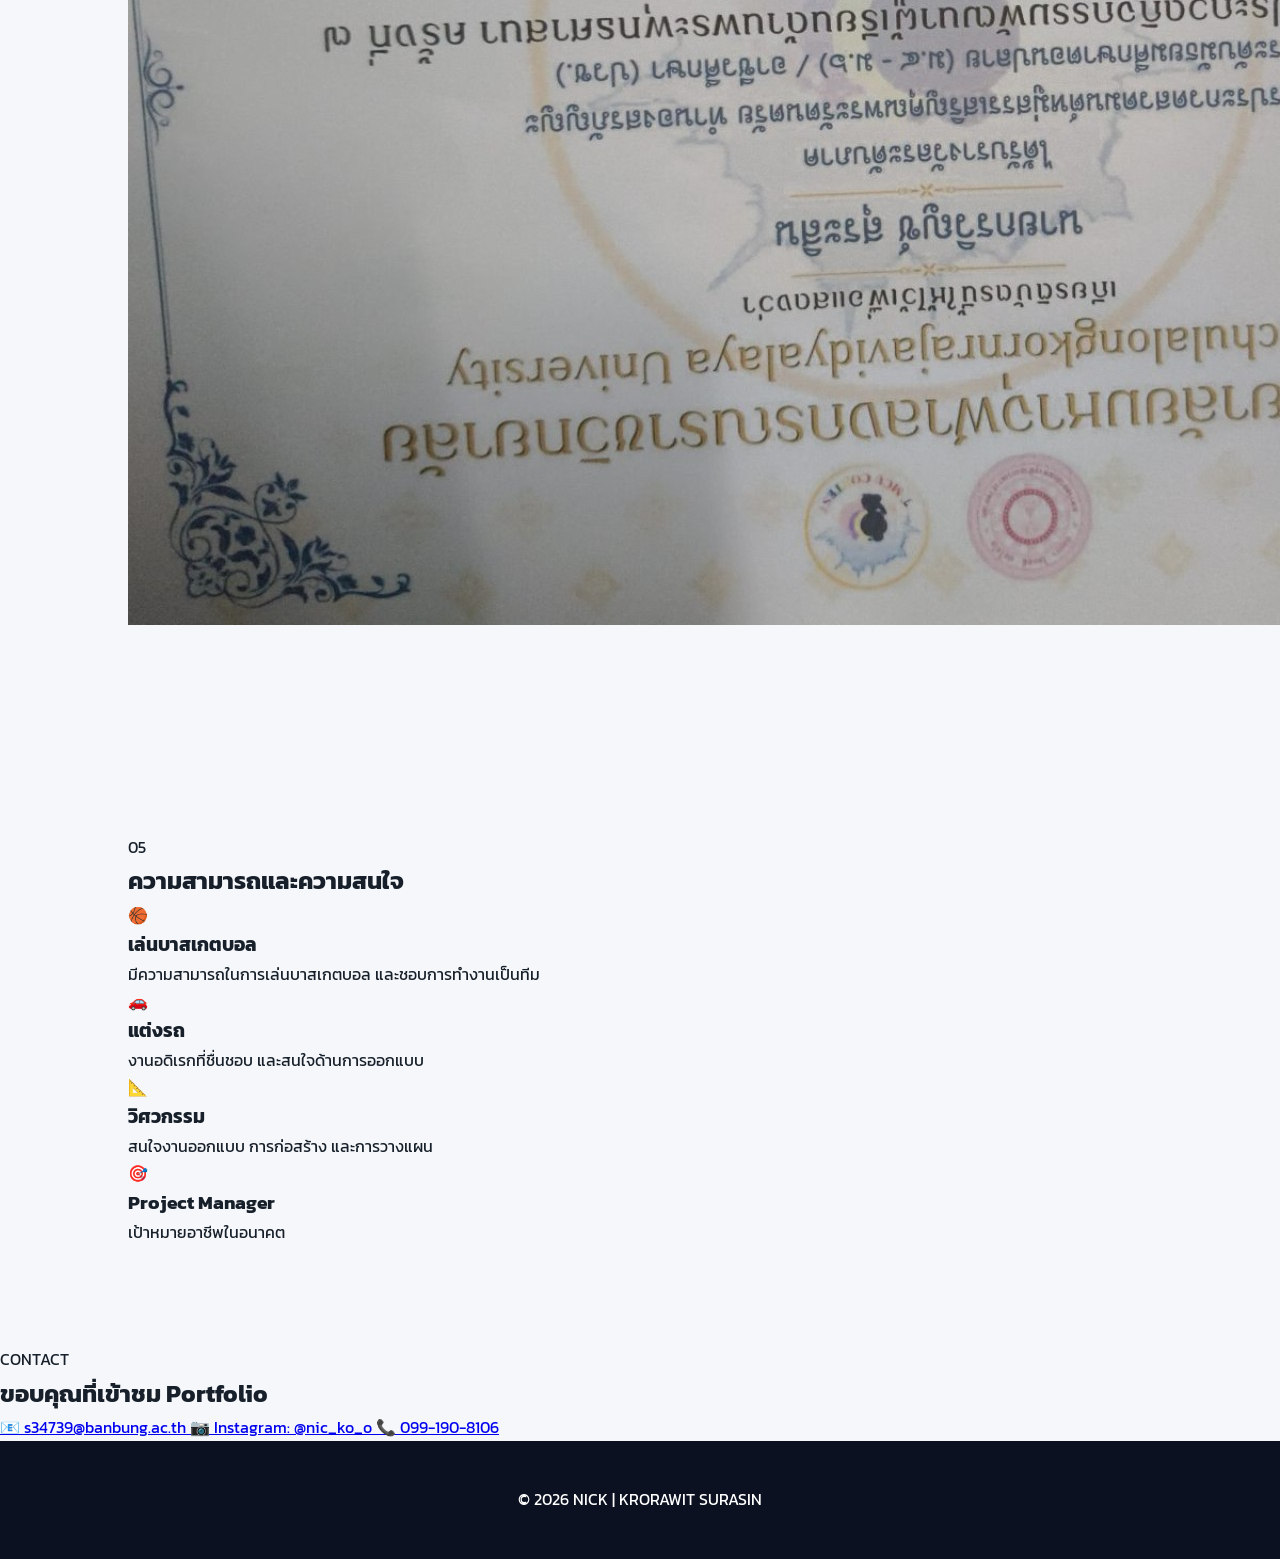
==== commit 7fe1f992: "Update index.html" ====
--- a/index.html
+++ b/index.html
@@ -44,7 +44,7 @@
             <span>สุระสิน</span>
         </h1>
 
-        <h2>นิค | ว่าที่วิศวกรโยธา</h2>
+        <h2>นิค</h2>
 
         <p>
             นักเรียนชั้นมัธยมศึกษาปีที่ 6
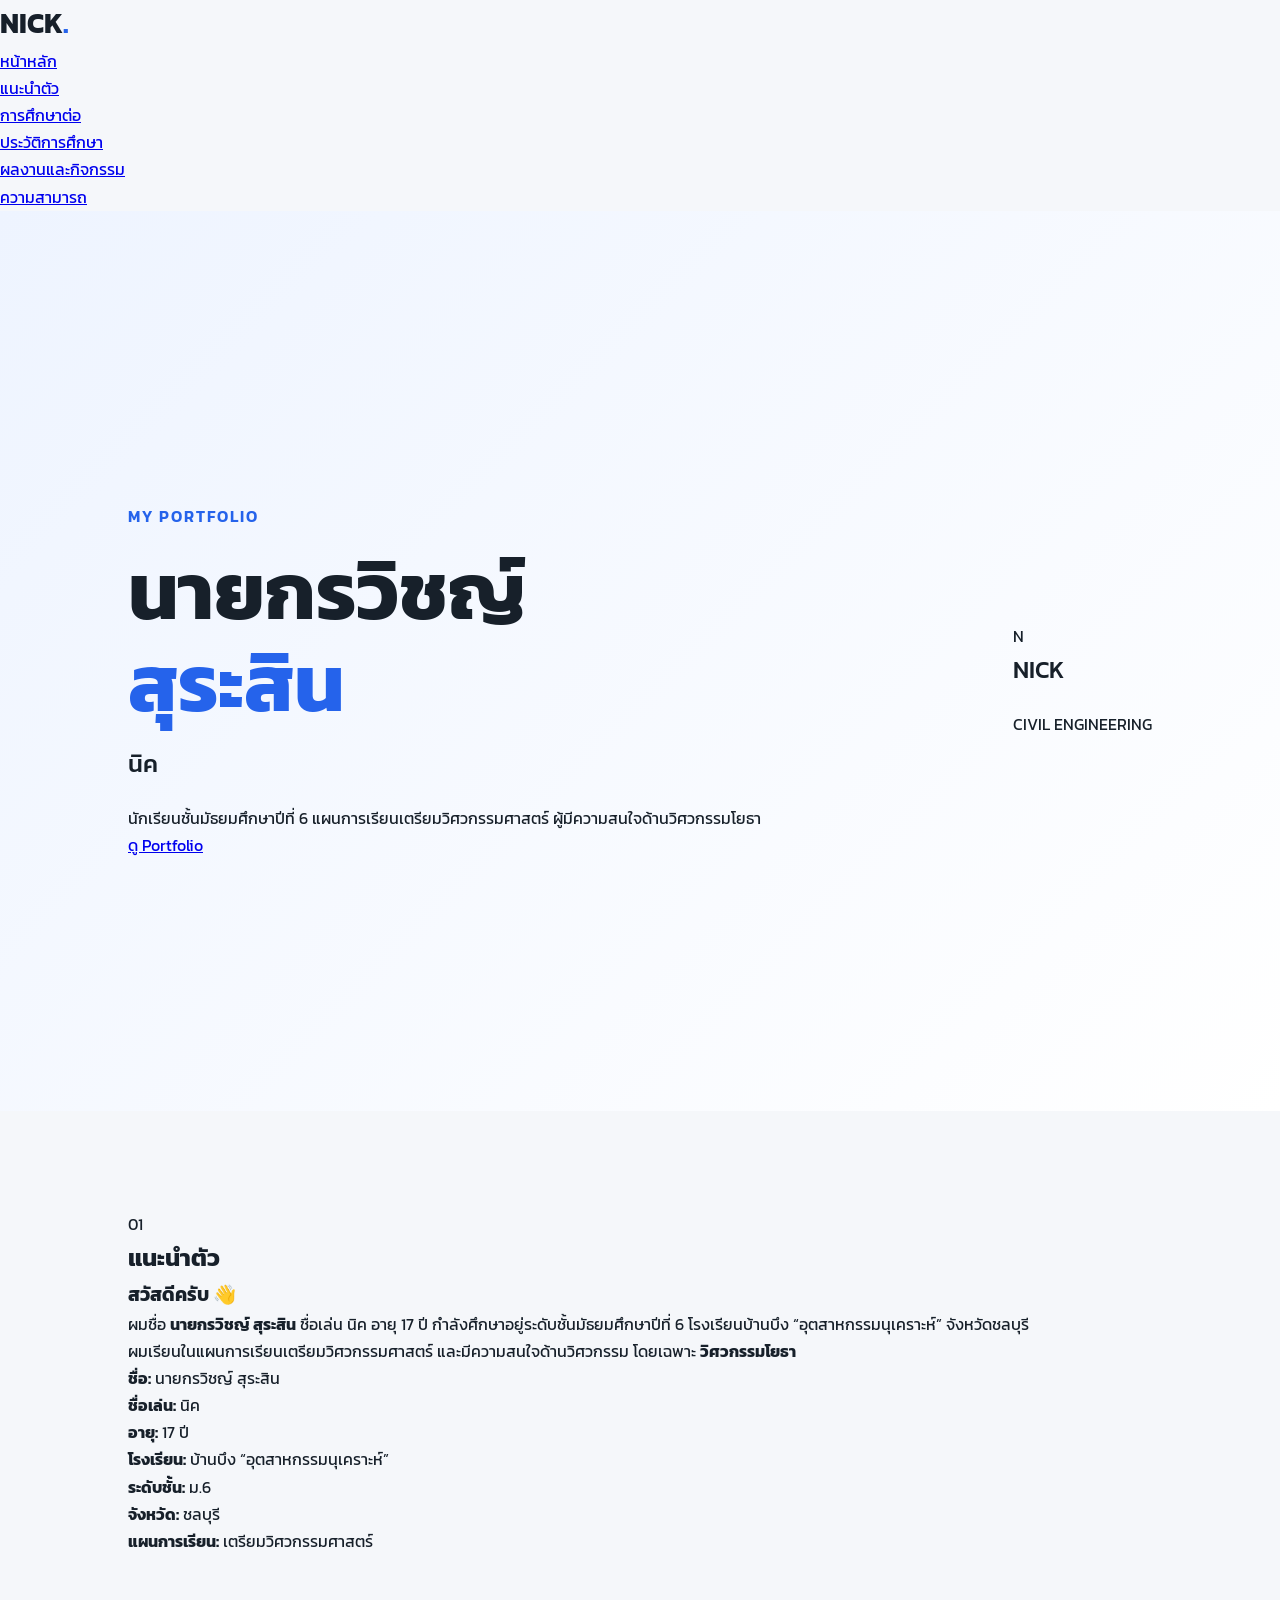
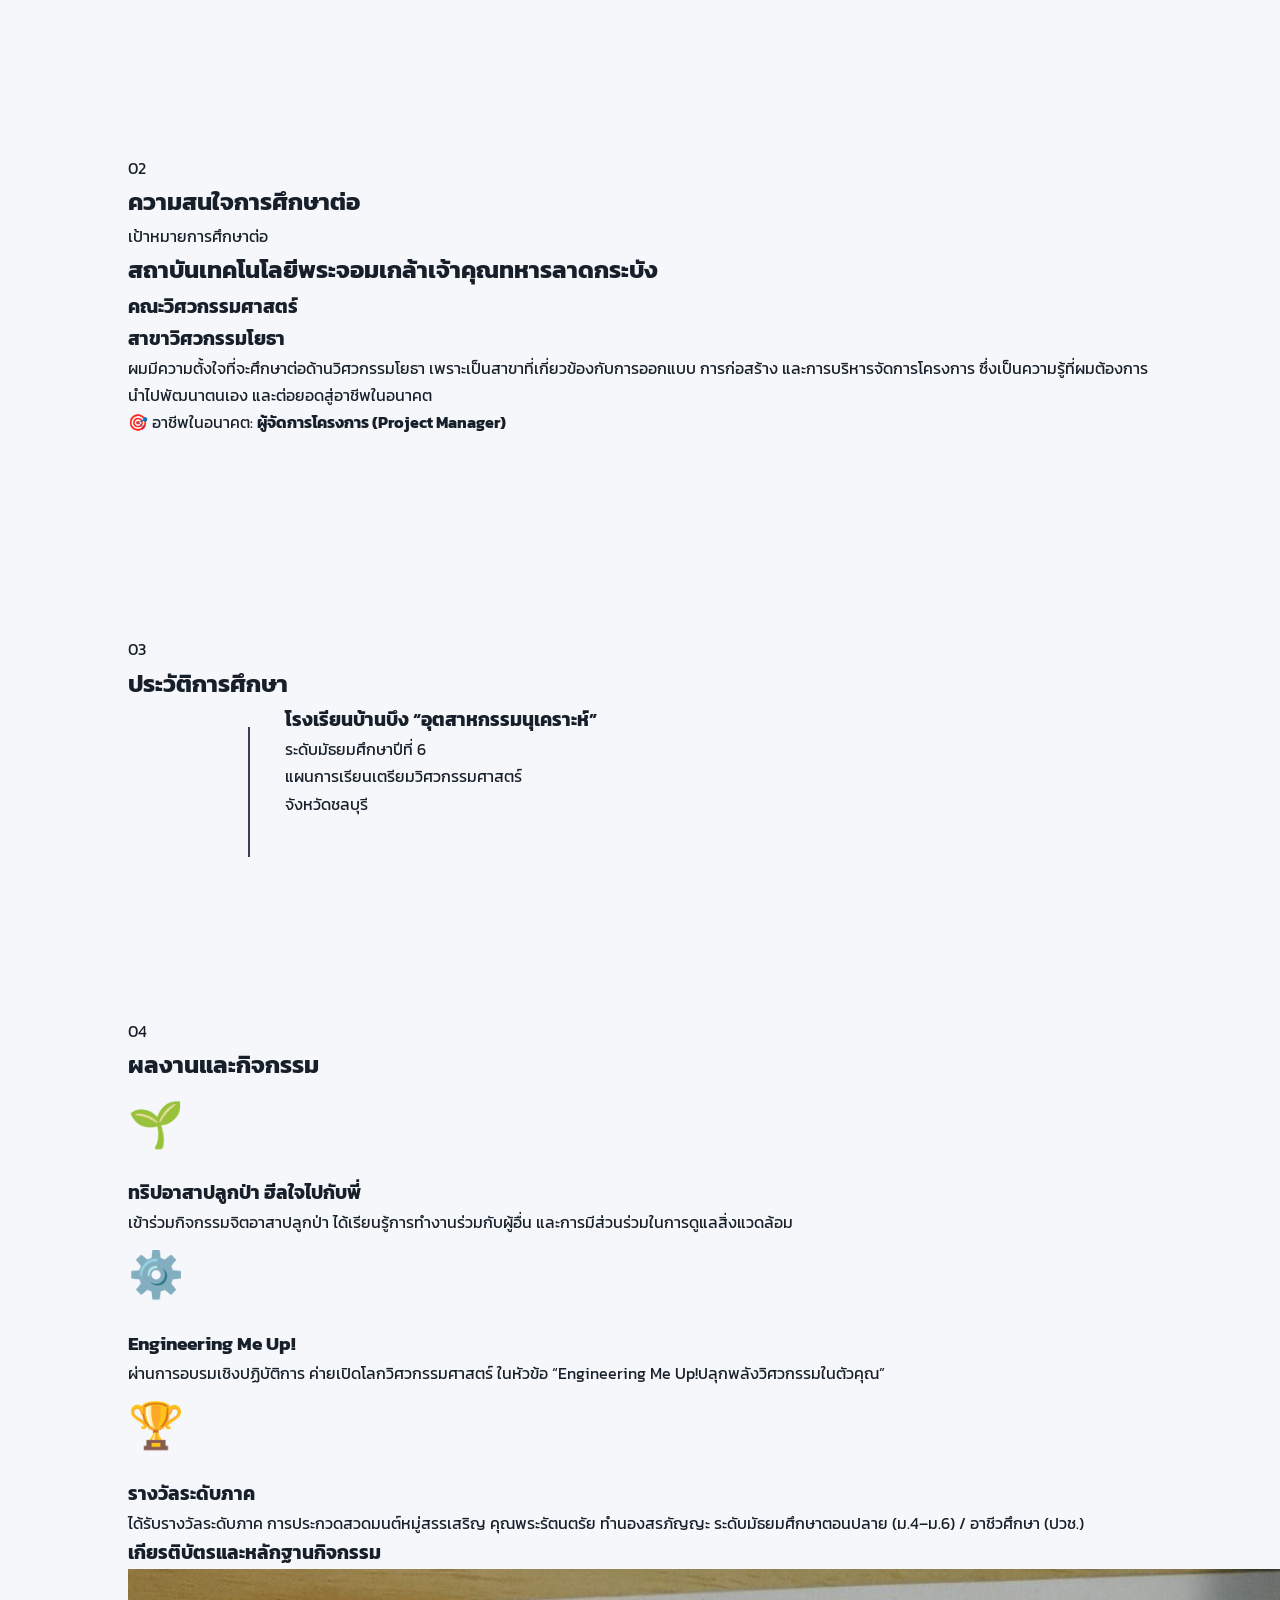
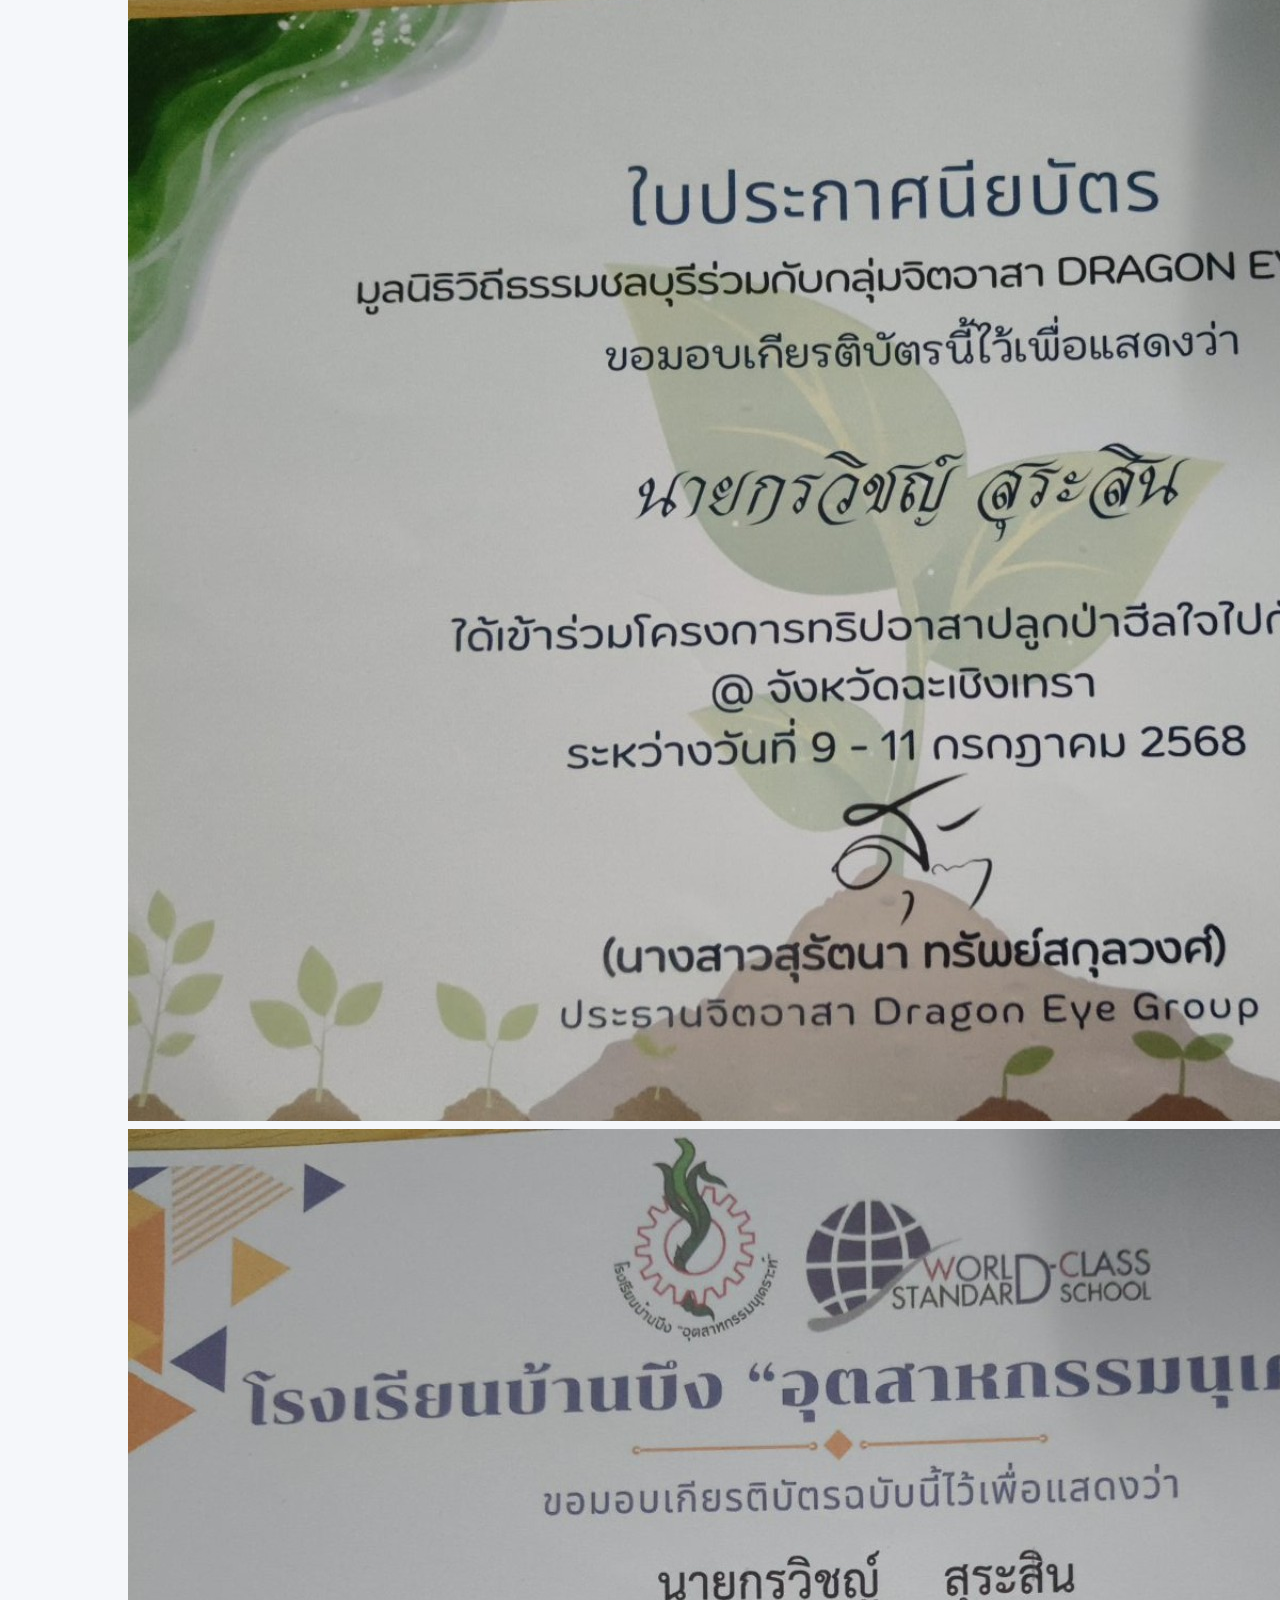
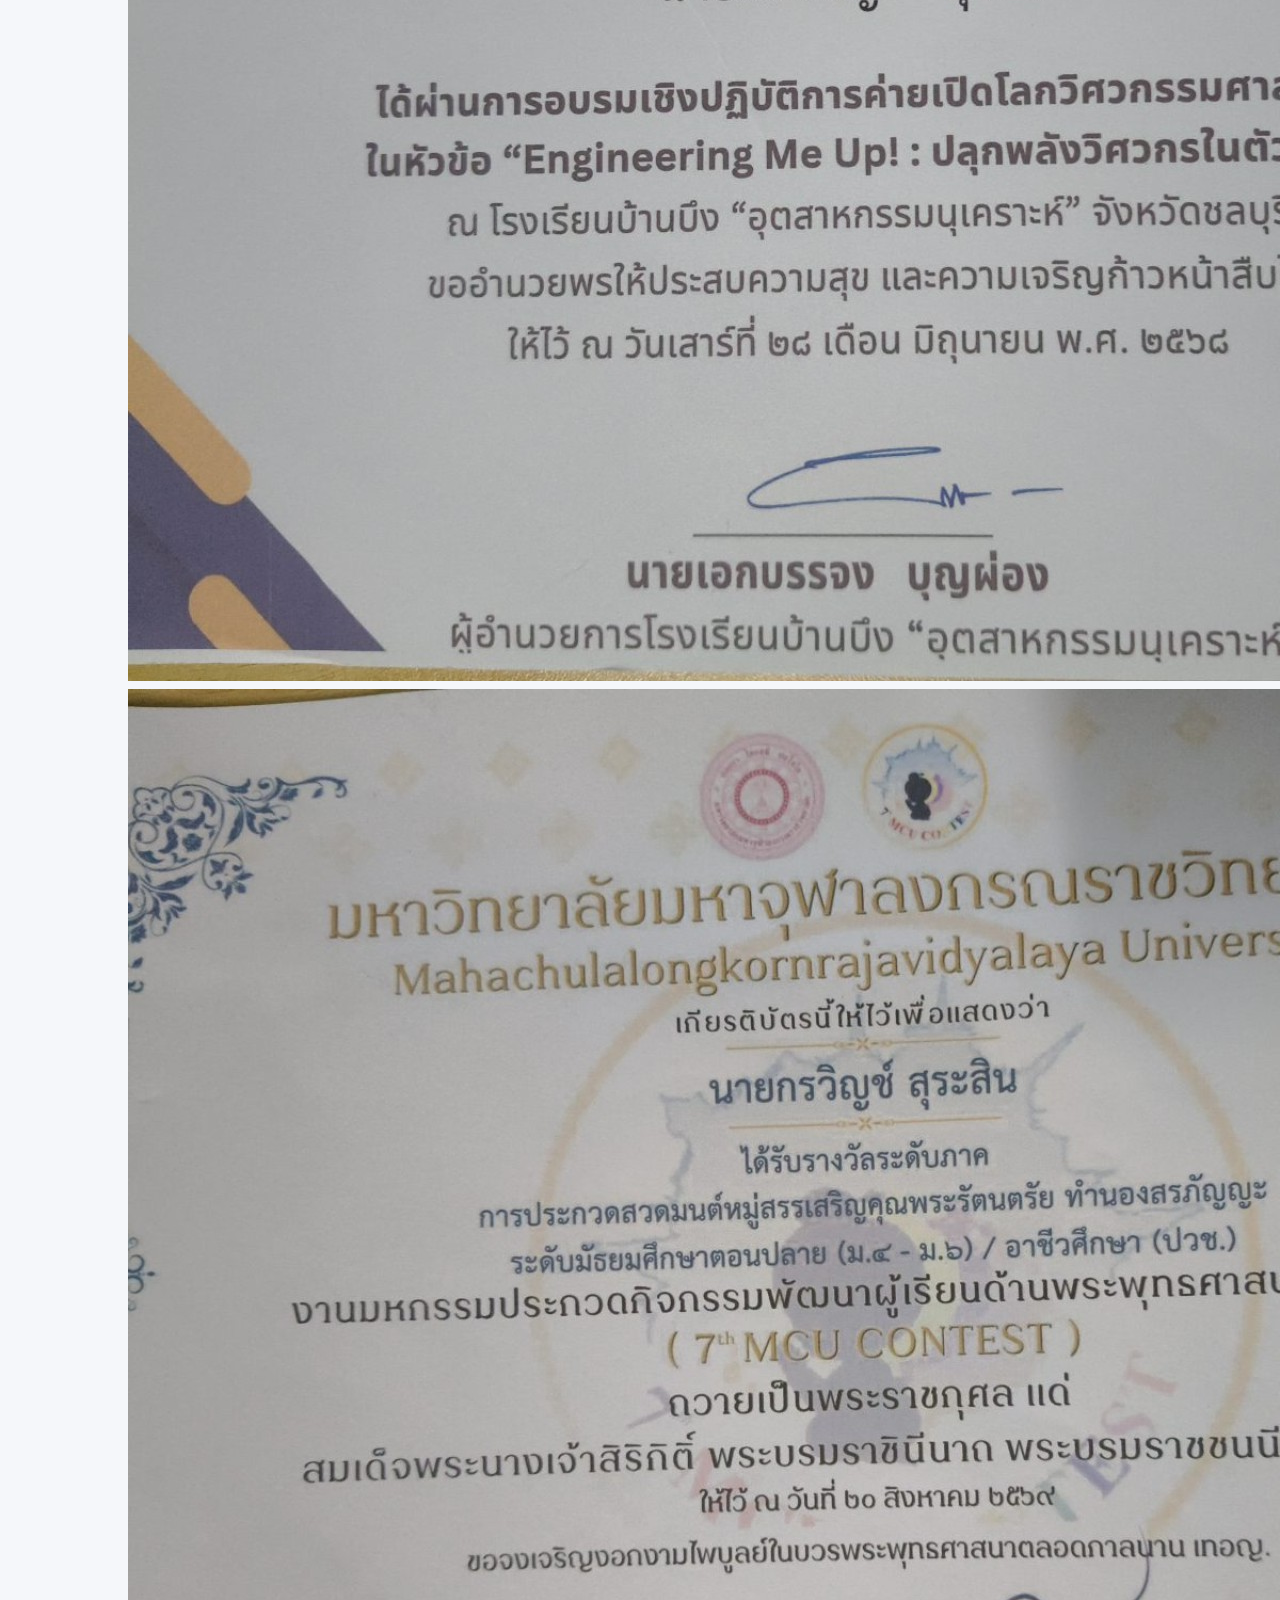
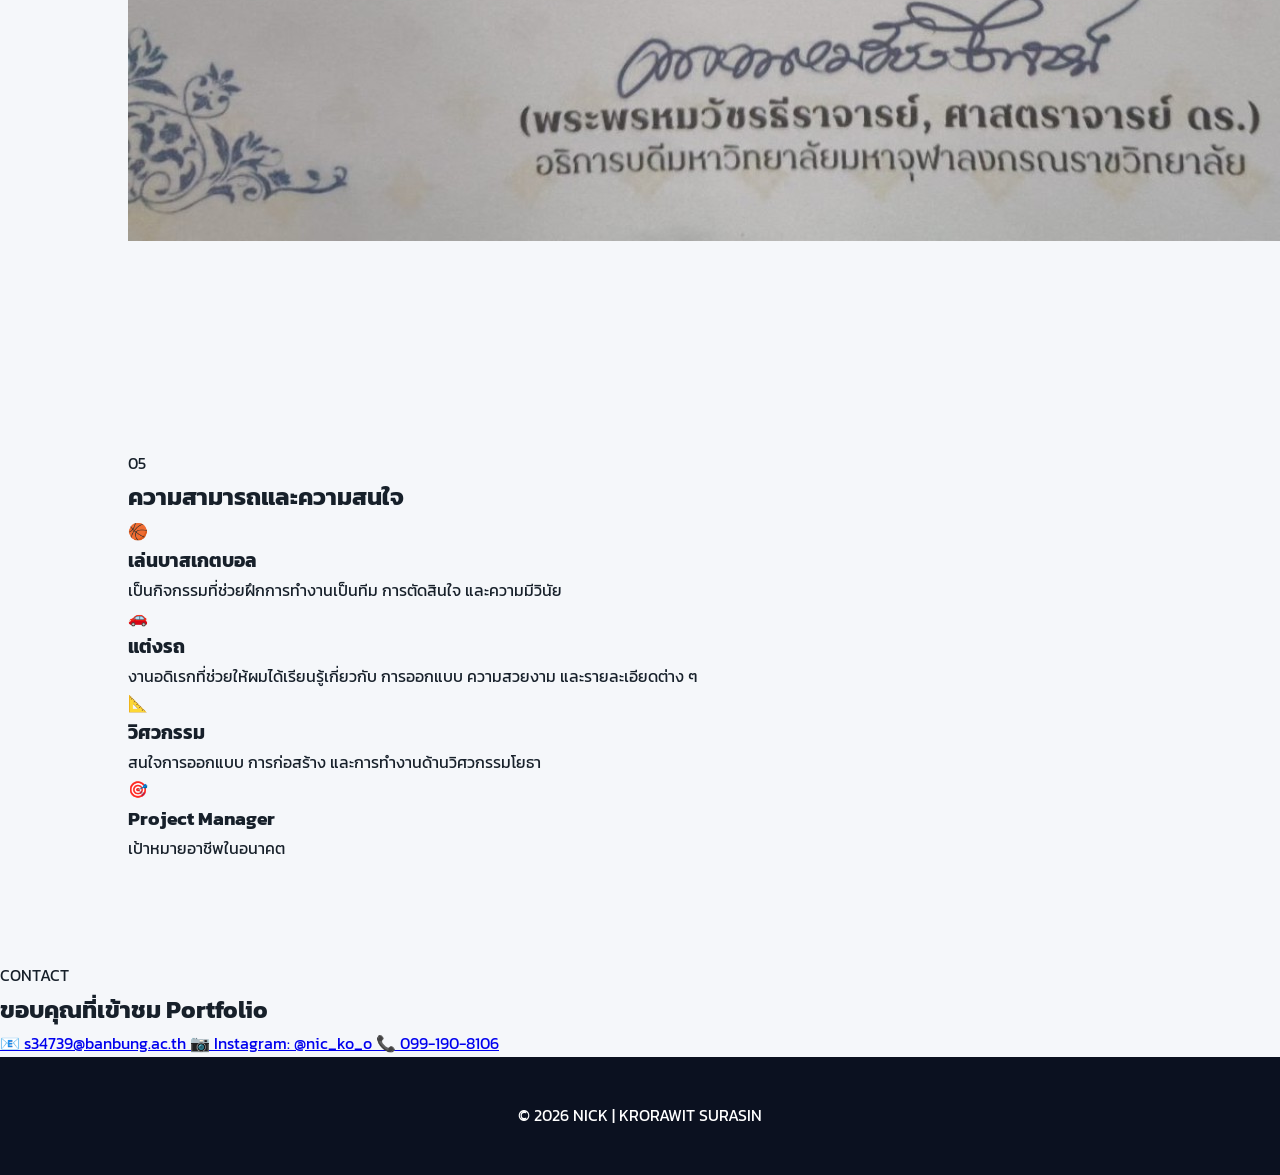
==== commit fd4d5800: "Update index.html" ====
--- a/index.html
+++ b/index.html
@@ -320,8 +320,8 @@
             </h3>
 
             <p>
-                มีความสามารถในการเล่นบาสเกตบอล
-                และชอบการทำงานเป็นทีม
+                เป็นกิจกรรมที่ช่วยฝึกการทำงานเป็นทีม
+                    การตัดสินใจ และความมีวินัย
             </p>
 
         </div>
@@ -337,8 +337,8 @@
             </h3>
 
             <p>
-                งานอดิเรกที่ชื่นชอบ
-                และสนใจด้านการออกแบบ
+                งานอดิเรกที่ช่วยให้ผมได้เรียนรู้เกี่ยวกับ
+                    การออกแบบ ความสวยงาม และรายละเอียดต่าง ๆ
             </p>
 
         </div>
@@ -354,8 +354,8 @@
             </h3>
 
             <p>
-                สนใจงานออกแบบ
-                การก่อสร้าง และการวางแผน
+                สนใจการออกแบบ การก่อสร้าง
+                    และการทำงานด้านวิศวกรรมโยธา
             </p>
 
         </div>
